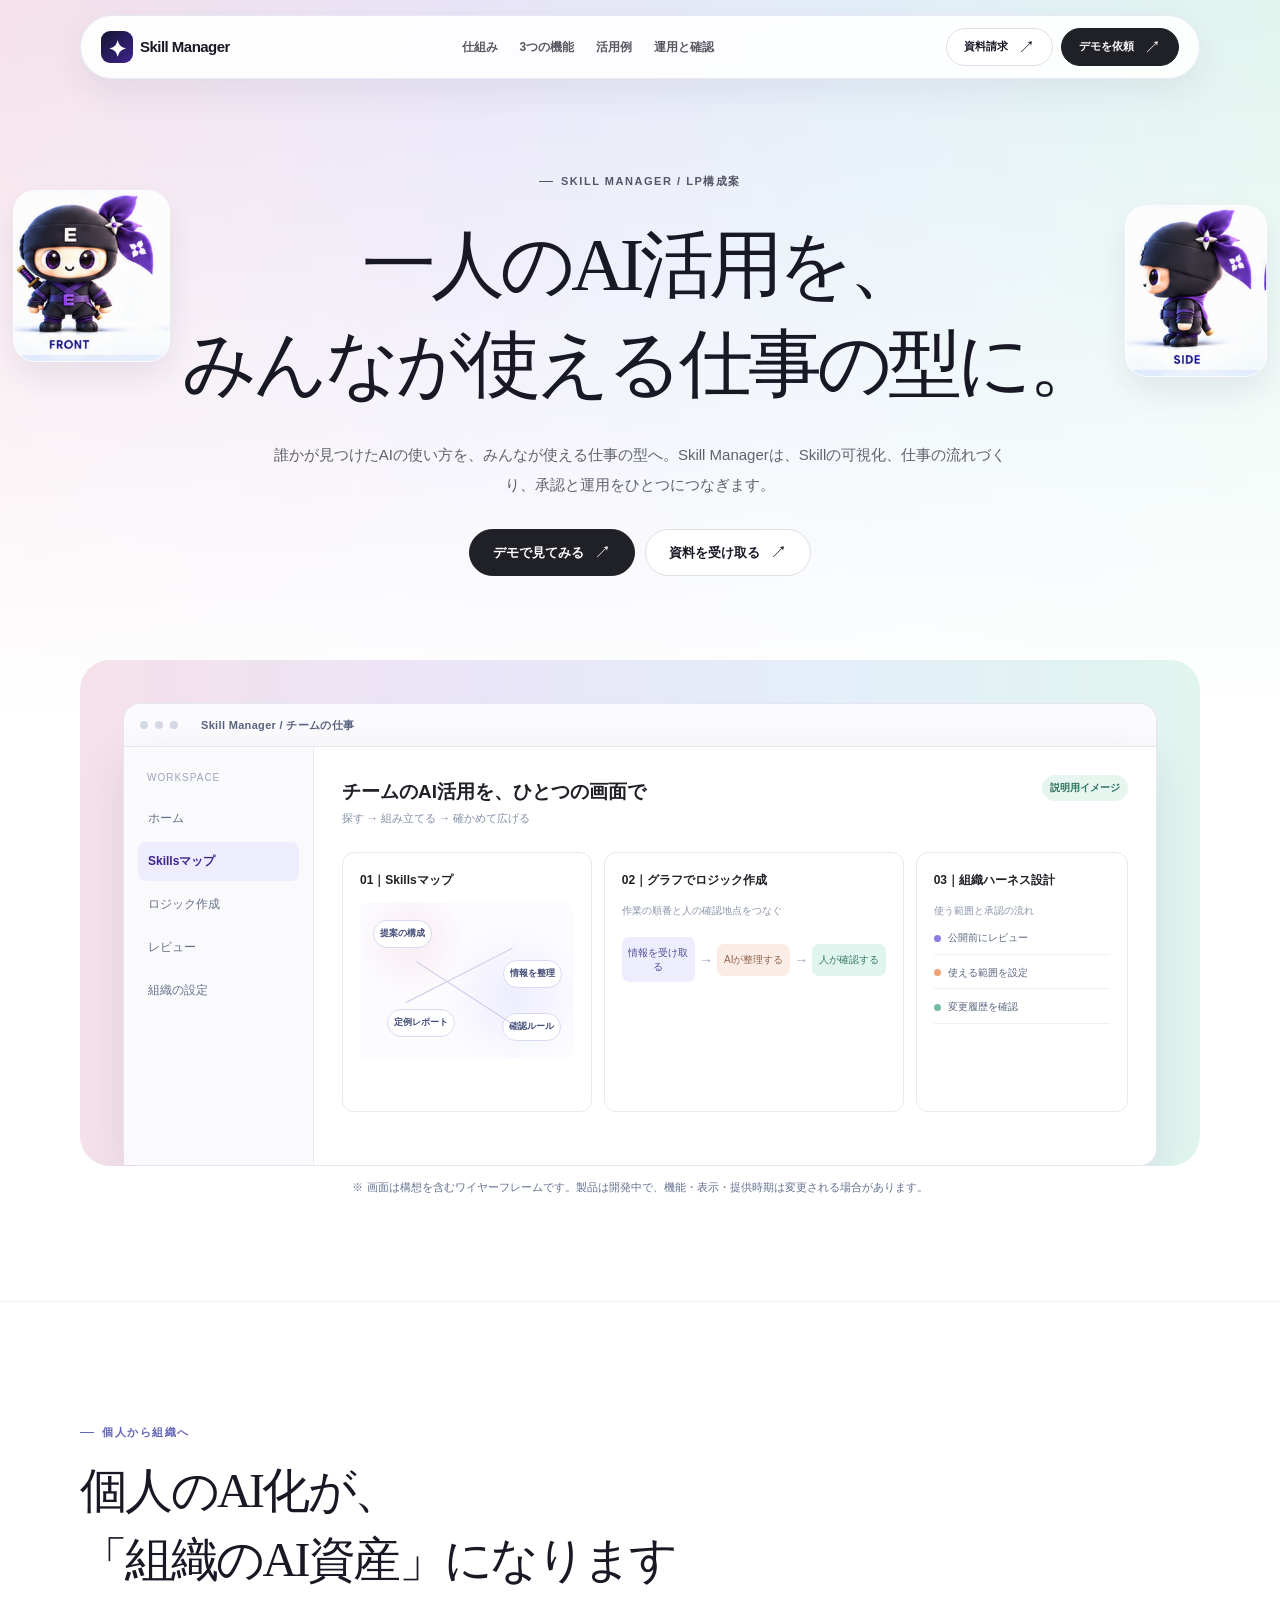
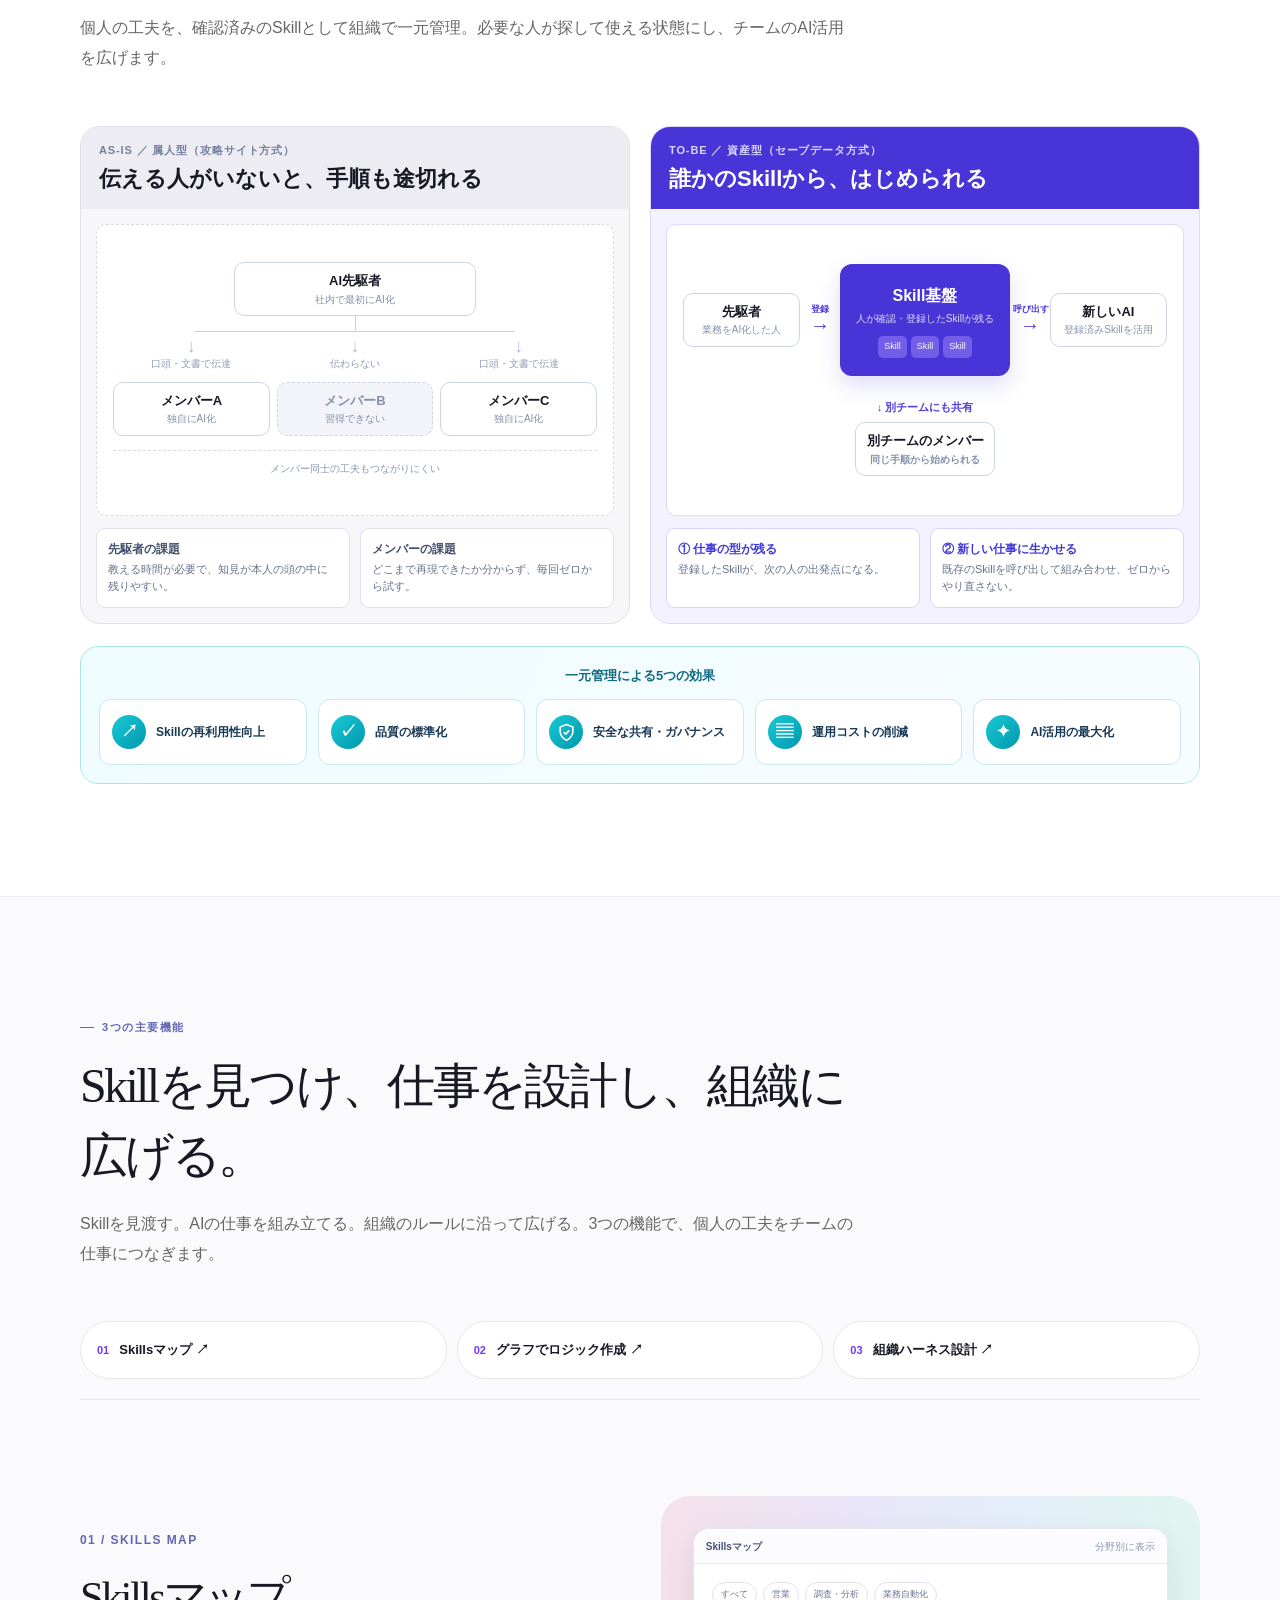
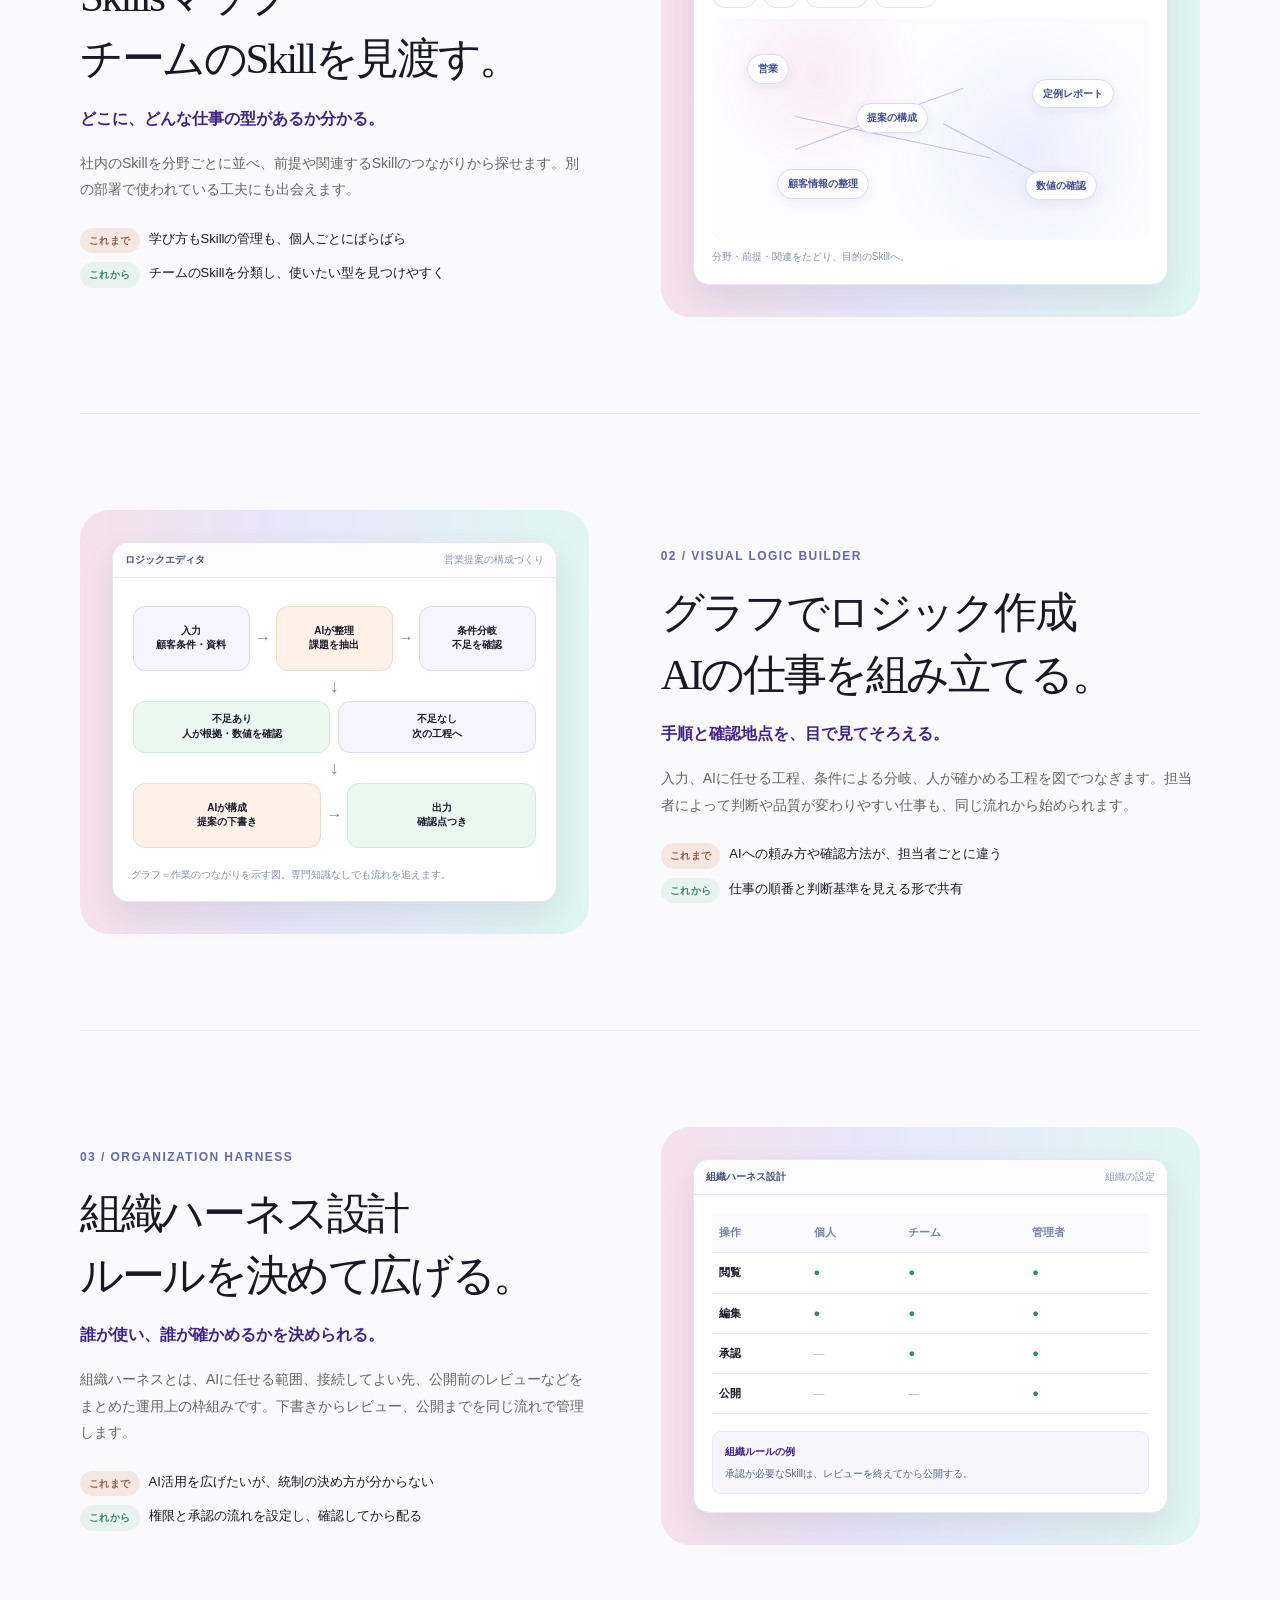
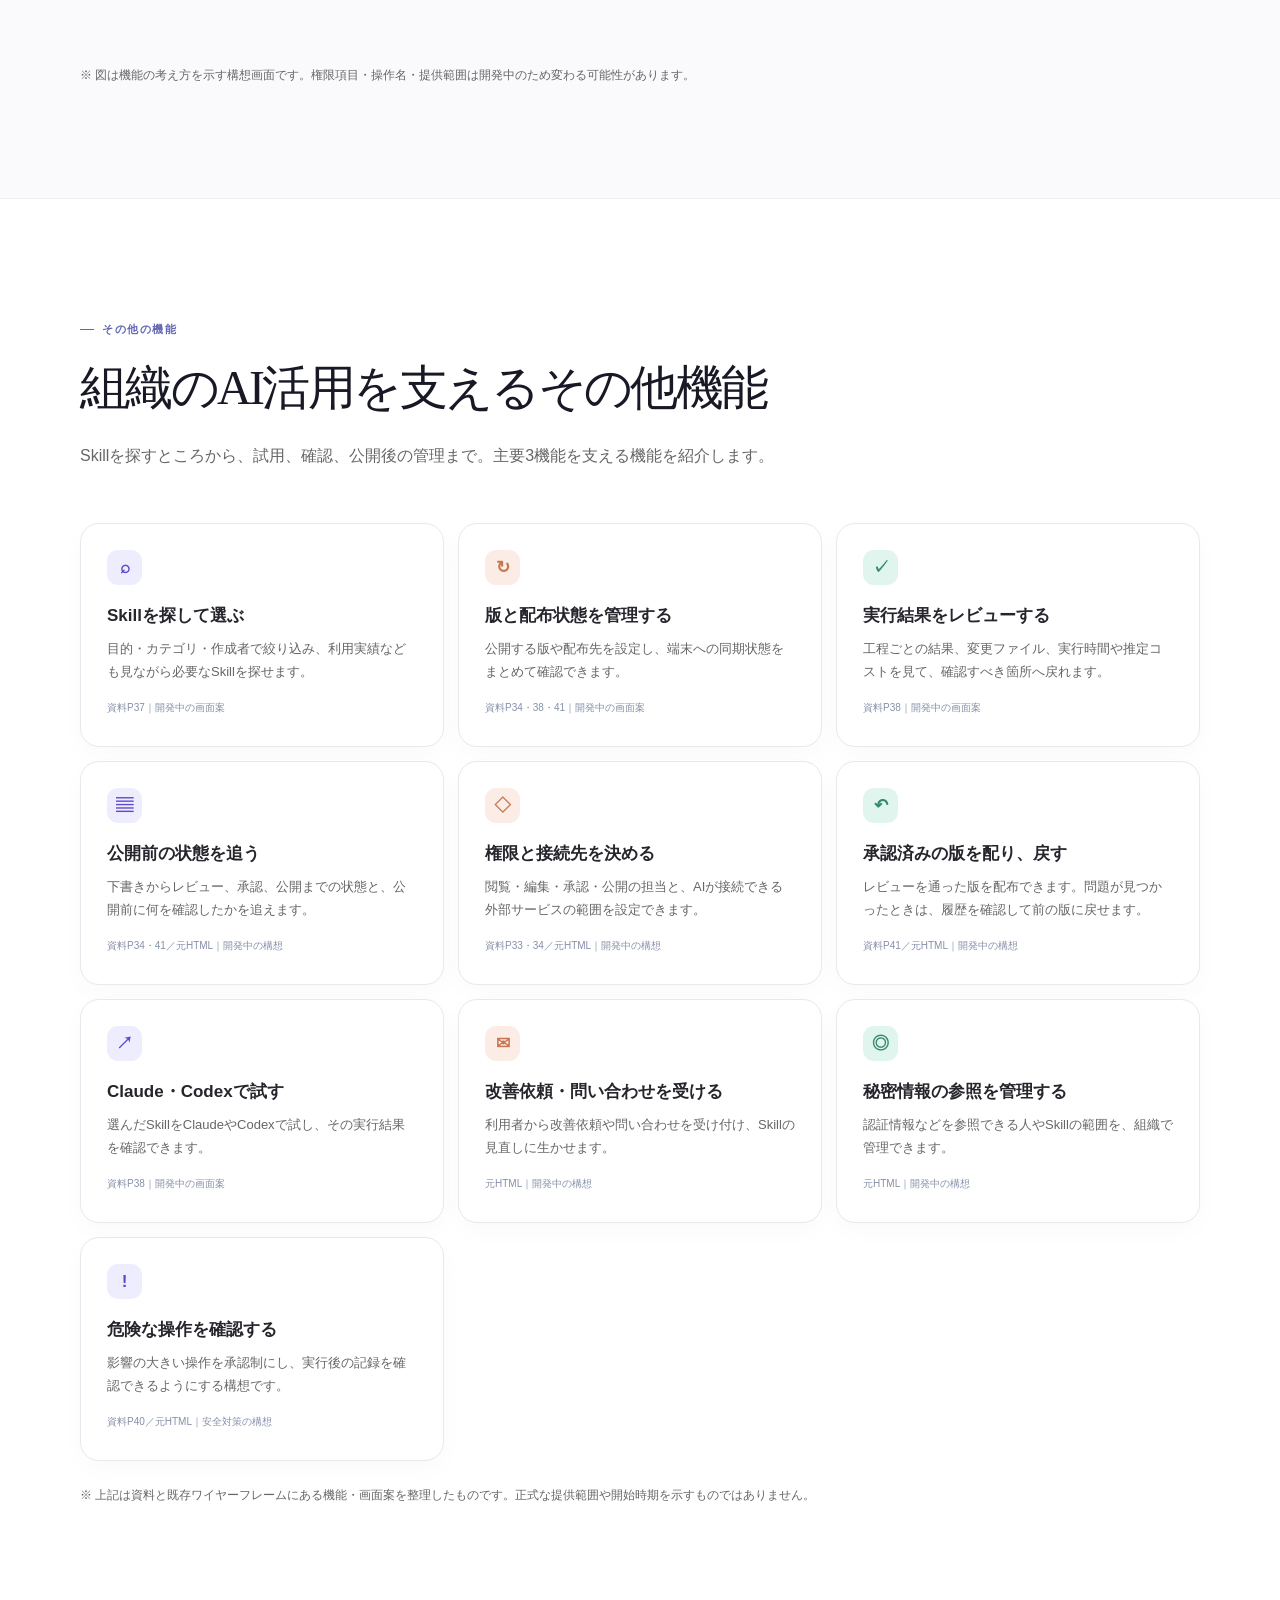
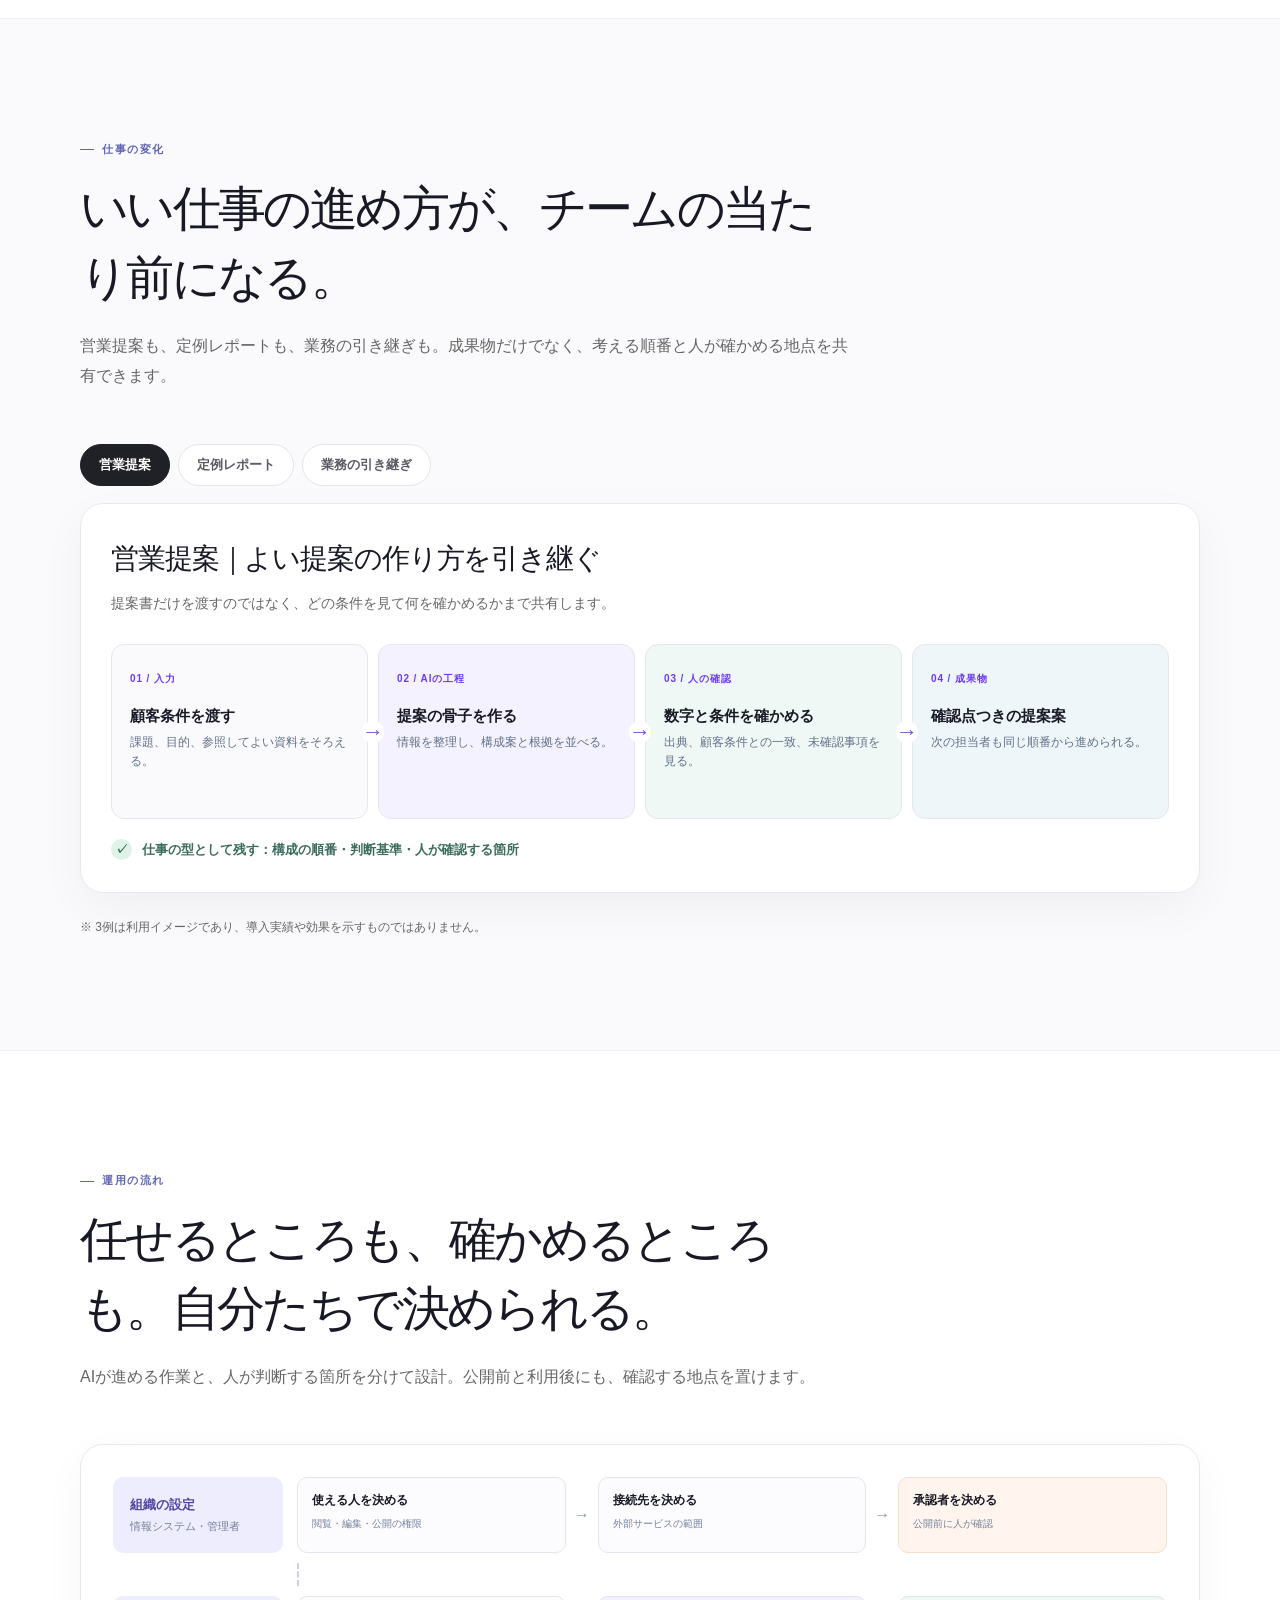
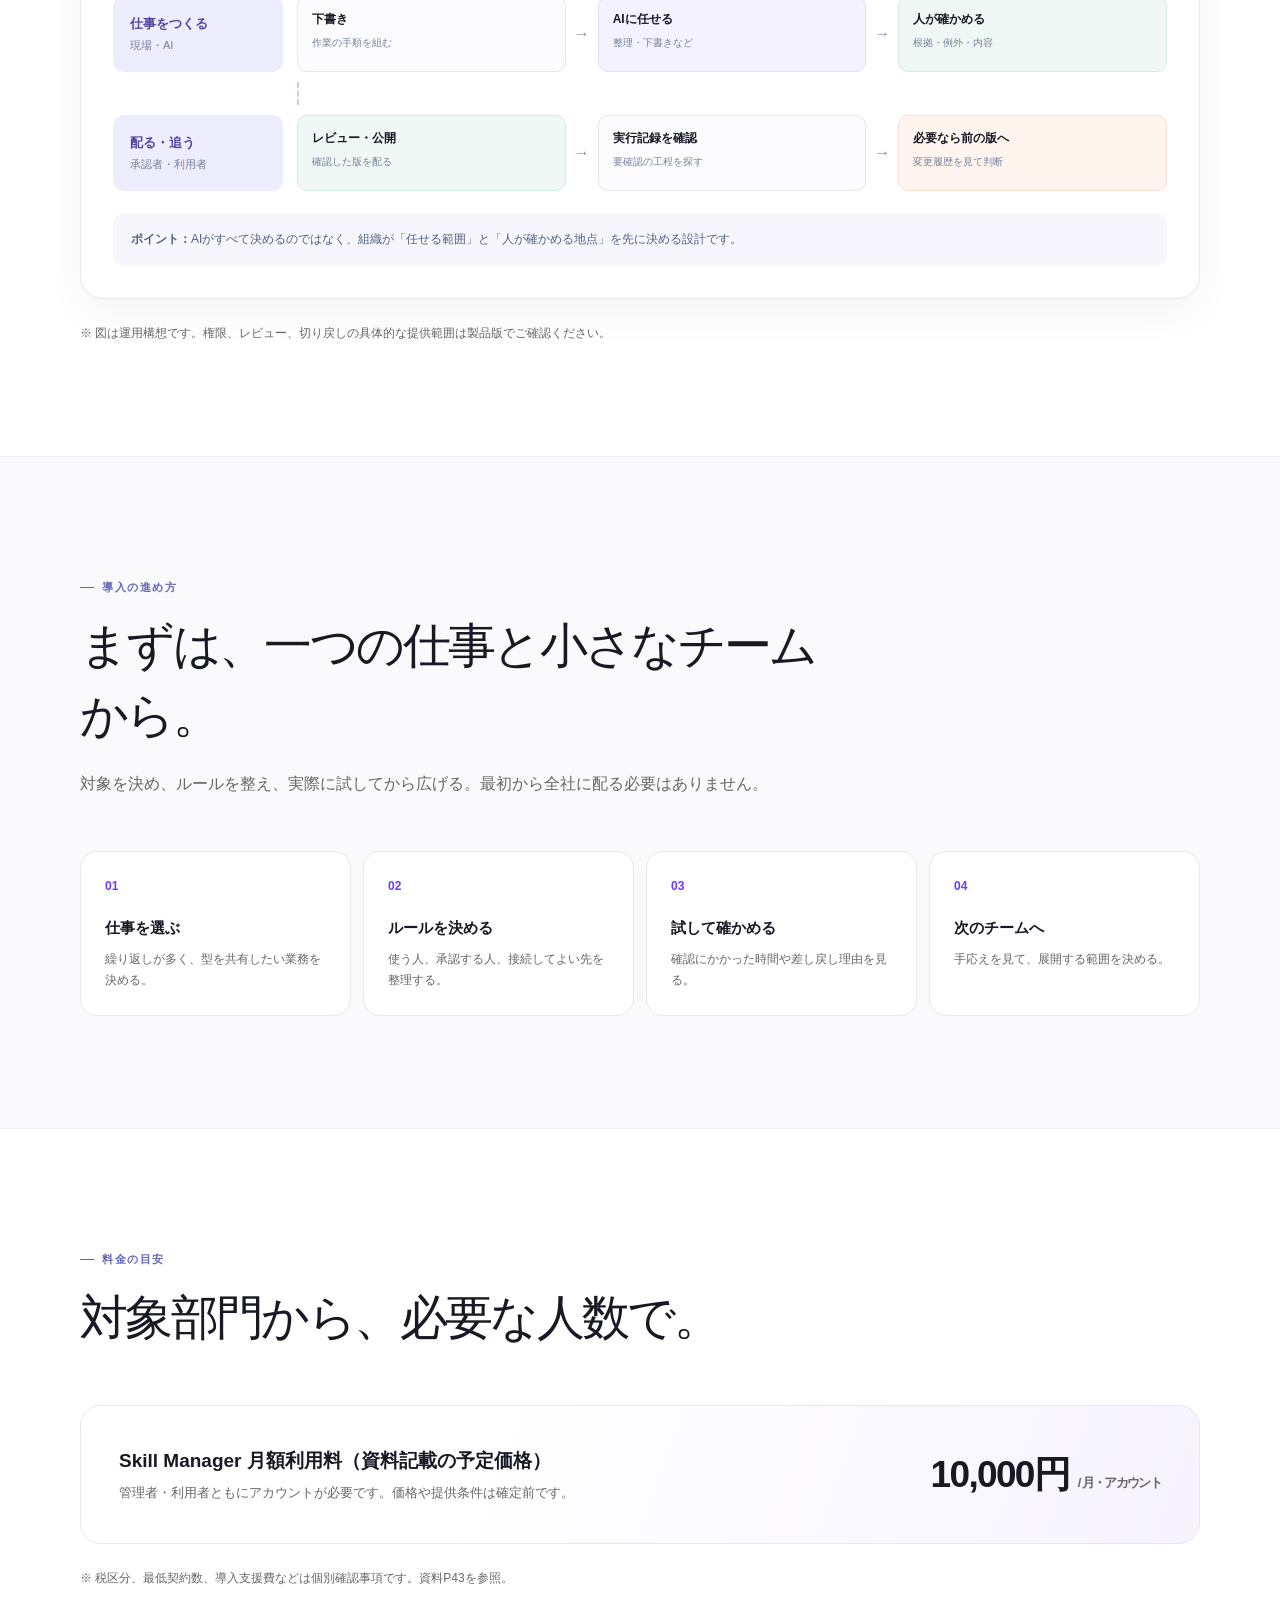
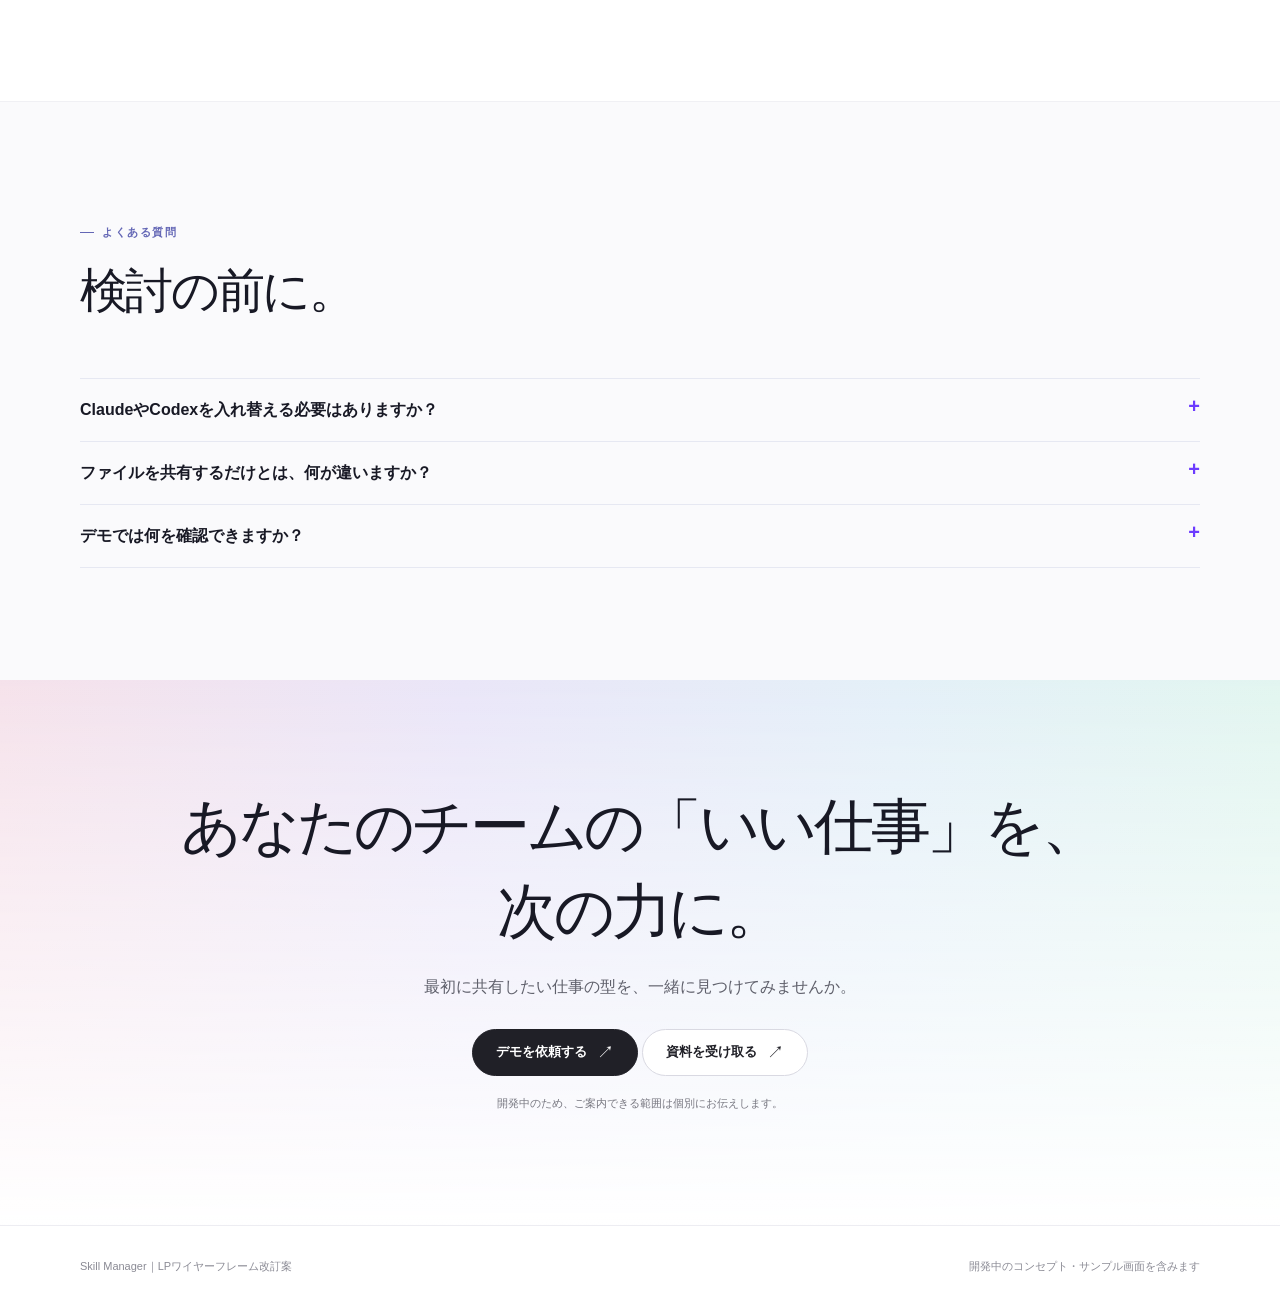
==== docs/skill-manager-lp-revised.html @ 6590eda2 "Add revised Skill Manager LP preview" ====
<!doctype html>
<html lang="ja">
<head>
  <meta charset="utf-8">
  <meta name="viewport" content="width=device-width, initial-scale=1">
  <meta name="description" content="Skill Managerは、チームのSkillを見渡し、AIの仕事の流れを組み立て、組織のルールに沿って運用するための管理基盤です。">
  <title>Skill Manager | LPワイヤーフレーム改訂案</title>
  <style>
    :root{--ink:#181925;--muted:#666;--blue:#6c3bff;--blue-dark:#3f238d;--lilac:#eeedfe;--peach:#fcece6;--mint:#e1f5ef;--sky:#e3eff8;--line:#e6e8f2;--surface:#fff;--soft:#fafafc;--shadow:0 18px 50px rgba(33,30,68,.07);--display:"Hiragino Mincho ProN","Yu Mincho","Noto Serif JP",serif;--field:linear-gradient(90deg,#f5e1ea 0%,#e9e5f8 36%,#e3eff8 70%,#e1f5ef 100%)}
    *{box-sizing:border-box}
    html{scroll-behavior:smooth;scroll-padding-top:82px}
    body{margin:0;color:var(--ink);background:#fff;font-family:Inter,"Noto Sans JP","Hiragino Kaku Gothic ProN",Meiryo,sans-serif;line-height:1.7}
    h1,h2,h3,h4,p,figure{margin:0}
    a{color:inherit;text-decoration:none}
    button{font:inherit}
    .wrap{width:min(1120px,calc(100% - 48px));margin-inline:auto}
    .eyebrow{display:inline-flex;align-items:center;gap:8px;color:var(--blue);font-size:12px;font-weight:800;letter-spacing:.13em;text-transform:uppercase}
    .eyebrow::before{content:"";width:18px;height:2px;background:currentColor}
    .muted{color:var(--muted)}
    .section{padding:112px 0;border-top:1px solid var(--line)}
    .section.soft{background:var(--soft)}
    .section-head{max-width:780px;margin-bottom:42px}
    .section-head h2{font-size:clamp(30px,3.8vw,52px);line-height:1.35;letter-spacing:-.04em;margin-top:14px}
    .section-head p{font-size:17px;color:var(--muted);margin-top:18px}
    .section-note{color:var(--muted);font-size:12px;margin-top:24px}
    .btn{display:inline-flex;align-items:center;justify-content:center;gap:10px;min-height:48px;padding:11px 20px;border-radius:11px;font-weight:800;font-size:14px;border:1px solid var(--line);background:#fff;transition:transform .2s,box-shadow .2s}
    .btn:hover{transform:translateY(-2px);box-shadow:0 8px 20px rgba(49,59,117,.12)}
    .btn.primary{background:var(--blue);border-color:var(--blue);color:#fff}
    .btn.primary:hover{background:var(--blue-dark)}
    .btn .arrow{font-size:18px;line-height:1}
    .nav{height:72px;background:rgba(255,255,255,.94);border-bottom:1px solid var(--line);position:sticky;top:0;z-index:10;backdrop-filter:blur(14px)}
    .nav-inner{height:100%;display:flex;align-items:center;justify-content:space-between;gap:20px}
    .brand{display:flex;align-items:center;gap:10px;font-size:18px;font-weight:900;white-space:nowrap}
    .brand-mark{width:29px;height:29px;border-radius:8px;background:linear-gradient(135deg,#2c3aa8 10%,#755fe2 70%,#b7a1f8);transform:rotate(14deg);display:inline-block;position:relative}
    .brand-mark::after{content:"✦";color:#fff;position:absolute;inset:0;display:grid;place-items:center;transform:rotate(-14deg);font-size:20px}
    .nav-links{display:flex;align-items:center;gap:30px;font-size:13px;font-weight:700;color:var(--muted)}
    .nav-links a:hover{color:var(--blue)}
    .mobile-nav{display:none;position:relative}
    .mobile-nav summary{list-style:none;cursor:pointer;width:38px;height:38px;border:1px solid var(--line);border-radius:9px;display:grid;place-items:center;background:#fff;color:var(--blue);font-size:20px;line-height:1}
    .mobile-nav summary::-webkit-details-marker{display:none}
    .mobile-nav nav{position:absolute;right:0;top:45px;min-width:190px;background:#fff;border:1px solid var(--line);border-radius:12px;box-shadow:var(--shadow);padding:9px;display:grid;gap:3px}
    .mobile-nav nav a{font-size:13px;font-weight:700;padding:8px 10px;border-radius:6px}
    .mobile-nav nav a:hover{background:var(--lilac)}
    .nav-actions{display:flex;align-items:center;gap:8px}
    .nav .btn{min-height:39px;padding:7px 14px;font-size:12px}
    .hero{overflow:hidden;padding:82px 0 96px;background:linear-gradient(150deg,#f8e9ee 0%,#f0edff 35%,#e7f3fb 68%,#e9f8ef 100%);position:relative}
    .hero::after{content:"";position:absolute;width:700px;height:700px;right:-340px;top:-350px;border:1px solid rgba(91,101,190,.14);border-radius:50%;box-shadow:0 0 0 70px rgba(255,255,255,.07),0 0 0 140px rgba(255,255,255,.05);pointer-events:none}
    .hero-copy{text-align:center;position:relative;z-index:1}
    .hero .eyebrow{justify-content:center}
    .hero h1{max-width:1040px;margin:16px auto 0;font-size:clamp(37px,5.6vw,78px);line-height:1.25;letter-spacing:-.055em;font-weight:900}
    .hero h1 span{background:linear-gradient(95deg,#384fc5,#9365d4 52%,#e48f70);background-clip:text;color:transparent}
    .hero-lead{font-size:clamp(15px,1.8vw,19px);max-width:790px;margin:24px auto 0;color:#425070}
    .hero-actions{display:flex;justify-content:center;gap:12px;flex-wrap:wrap;margin-top:28px}
    .hero-demo{margin-top:62px;position:relative;z-index:1;box-shadow:0 35px 90px rgba(65,72,145,.2)}
    .app-window{border:1px solid #d5daf0;border-radius:20px;background:#fff;overflow:hidden;box-shadow:var(--shadow)}
    .app-top{height:41px;background:#fafbfe;border-bottom:1px solid var(--line);display:flex;align-items:center;gap:7px;padding:0 16px}
    .app-dot{width:8px;height:8px;border-radius:50%;background:#d4d8e6}
    .app-top strong{margin-left:16px;font-size:11px;color:#59637f;letter-spacing:.03em}
    .app-shell{display:grid;grid-template-columns:190px minmax(0,1fr);min-height:420px}
    .app-side{background:#f7f8fd;border-right:1px solid var(--line);padding:22px 14px}
    .app-side .side-title{font-size:10px;color:#9ca5bb;letter-spacing:.1em;margin:0 9px 12px}
    .app-side div.item{padding:9px 10px;border-radius:8px;font-size:12px;color:#65708c;margin-bottom:4px}
    .app-side div.item.active{background:#e9eafd;color:var(--blue-dark);font-weight:800}
    .app-content{padding:28px;min-width:0}
    .app-content-header{display:flex;justify-content:space-between;gap:16px;align-items:start;margin-bottom:24px}
    .app-content-header h3{font-size:19px}
    .app-content-header p{font-size:11px;color:#8390a8}
    .demo-pill{font-size:10px;color:#2d715c;background:#e6f6ee;padding:4px 8px;border-radius:99px;font-weight:700;white-space:nowrap}
    .hero-preview-grid{display:grid;grid-template-columns:1fr 1.2fr .85fr;gap:12px;min-height:260px}
    .preview-panel{background:#fff;border:1px solid var(--line);border-radius:13px;padding:17px;min-width:0}
    .preview-panel h4{font-size:12px;margin-bottom:11px}
    .preview-sub{font-size:10px;color:#8a94aa;margin-bottom:10px}
    .map-mini{height:157px;background:radial-gradient(circle at 24% 25%,#fff1e8,transparent 28%),radial-gradient(circle at 70% 57%,#ededff,transparent 39%),#fbfbff;border-radius:9px;position:relative;overflow:hidden}
    .map-mini::before,.map-mini::after{content:"";position:absolute;width:120px;height:1px;background:#c8c8e8;transform:rotate(-27deg);top:73px;left:39px}
    .map-mini::after{transform:rotate(33deg);top:92px;left:47px}
    .map-mini b{position:absolute;font-size:9px;font-weight:700;color:#444d79;border:1px solid #d8daf2;background:#fff;padding:5px 6px;border-radius:99px;white-space:nowrap}
    .map-mini b:nth-child(1){top:18px;left:13px}.map-mini b:nth-child(2){top:58px;right:12px}.map-mini b:nth-child(3){bottom:22px;left:27px}.map-mini b:nth-child(4){bottom:18px;right:13px}
    .mini-flow{display:flex;align-items:center;gap:4px;margin-top:18px;overflow:hidden}
    .mini-flow span{background:#eef1fc;color:#485595;border-radius:7px;padding:9px 6px;font-size:10px;text-align:center;flex:1;line-height:1.35}
    .mini-flow span:nth-of-type(2){background:#fff0e7;color:#a46238}.mini-flow span:nth-of-type(3){background:#e9f7f2;color:#387a68}
    .mini-flow i{color:#9aa4bf;font-style:normal;font-size:14px}
    .approval-list{font-size:10px;color:#59657f;display:grid;gap:9px}
    .approval-list div{display:flex;align-items:center;gap:7px;border-bottom:1px solid #eef0f7;padding-bottom:7px}
    .approval-list em{width:7px;height:7px;border-radius:50%;background:#8d7be0;flex:none}
    .approval-list div:nth-child(2) em{background:#f0a271}.approval-list div:nth-child(3) em{background:#76bba2}
    .demo-caption{font-size:11px;color:#64718f;margin-top:12px;text-align:center}
    .asset-compare{display:grid;grid-template-columns:1fr 1fr;gap:18px}
    .asset-panel{border:1px solid #cad1e2;border-radius:17px;overflow:hidden;background:#f1f3f9;min-width:0}
    .asset-panel.future{border-color:#d0ccff;background:#f1efff}
    .asset-panel-head{padding:14px 18px;background:#e5e8f1}
    .asset-panel.future .asset-panel-head{background:#4139d9;color:#fff}
    .asset-panel-head span{display:block;font-size:11px;font-weight:900;letter-spacing:.08em;color:#73809e}
    .asset-panel.future .asset-panel-head span{color:#d9d6ff}
    .asset-panel-head h3{font-size:clamp(17px,2vw,22px);line-height:1.4;margin-top:4px}
    .asset-panel-body{padding:15px;display:grid;gap:12px}
    .asset-diagram{height:292px;border:1px dashed #cbd3e4;border-radius:10px;background:#fff;position:relative;padding:16px;display:flex;flex-direction:column;justify-content:center}
    .asset-panel.future .asset-diagram{border-style:solid;border-color:#d5d2ff}
    .asset-person{background:#fff;border:1px solid #cdd5e5;border-radius:10px;padding:9px 6px;text-align:center;min-width:0;line-height:1.35}
    .asset-person b{display:block;font-size:13px}.asset-person small{display:block;color:#8390a9;font-size:10px;margin-top:3px}
    .asset-origin{width:50%;margin:0 auto;position:relative}
    .asset-origin::after{content:"";position:absolute;left:50%;top:100%;height:15px;border-left:1px solid #c6cfdf}
    .asset-route-labels,.asset-members{display:grid;grid-template-columns:repeat(3,1fr);gap:7px;text-align:center}
    .asset-route-labels{margin:15px 0 9px;padding-top:6px;color:#8e9ab2;font-size:10px;position:relative}
    .asset-route-labels::before{content:"";position:absolute;top:0;left:17%;right:17%;border-top:1px solid #c6cfdf}
    .asset-route-labels span::before{content:"↓";display:block;font-size:18px;line-height:1;color:#b5bfd1}
    .asset-person.missing{background:#f2f4f9;border-style:dashed;color:#8491a9}
    .asset-disconnect{text-align:center;color:#8895ad;font-size:10px;margin-top:14px;padding-top:9px;border-top:1px dashed #d4dbe9}
    .asset-network{display:grid;grid-template-columns:minmax(0,1fr) 34px minmax(0,1.45fr) 34px minmax(0,1fr);align-items:center;gap:3px}
    .asset-arrow{text-align:center;color:#453bdf;font-size:20px;font-weight:900;line-height:1}
    .asset-arrow small{display:block;font-size:9px;font-weight:800;line-height:1.25;white-space:nowrap}
    .asset-arrow .mobile-arrow{display:none}
    .asset-hub{min-width:0;background:#4239de;color:#fff;border-radius:12px;padding:18px 6px;text-align:center;box-shadow:0 10px 22px rgba(64,54,212,.16)}
    .asset-hub b{display:block;font-size:16px}.asset-hub small{display:block;font-size:10px;color:#dfdcff}
    .asset-chips{display:flex;gap:4px;justify-content:center;margin-top:9px}
    .asset-chips span{font-size:9px;padding:3px 6px;border-radius:5px;background:#716af0}
    .asset-reuse{margin-top:22px;align-self:center;text-align:center;color:#453bdf;font-size:11px;font-weight:800}
    .asset-reuse .asset-person{margin-top:5px;min-width:140px;color:var(--ink)}
    .asset-callouts{display:grid;grid-template-columns:1fr 1fr;gap:10px}
    .asset-callouts div{background:#fff;border:1px solid #dce1ed;border-radius:9px;padding:11px;font-size:11px;color:#65728d;line-height:1.55}
    .asset-panel.future .asset-callouts div{border-color:#d8d4ff}
    .asset-callouts b{display:block;color:#44506b;font-size:12px;margin-bottom:3px}
    .asset-panel.future .asset-callouts b{color:#4139d9}
    .asset-summary{border-radius:9px;padding:12px 13px;background:#e0e5f0;color:#47536e;font-size:12px;font-weight:800;line-height:1.6}
    .asset-panel.future .asset-summary{background:#4139d9;color:#fff}
    .asset-benefits{margin-top:22px;padding:18px;border:1px solid #a9e4ed;border-radius:18px;background:linear-gradient(110deg,#effcff,#f7fcff)}
    .asset-benefits h3{margin:0 0 12px;text-align:center;color:#116b82;font-size:13px;font-weight:800}
    .asset-benefits ul{display:grid;grid-template-columns:repeat(5,minmax(0,1fr));gap:11px;padding:0;margin:0;list-style:none}
    .asset-benefits li{display:flex;align-items:center;gap:10px;min-height:66px;padding:11px 12px;border:1px solid #c9e8f0;border-radius:12px;background:#fff;color:#173956;font-size:12px;font-weight:700;line-height:1.45}
    .asset-benefits li span{width:34px;height:34px;flex:none;display:grid;place-items:center;border-radius:50%;background:linear-gradient(135deg,#19cad6,#0097ad);color:#fff;font-size:17px;font-weight:800}
    .asset-benefits li svg{width:19px;height:19px;stroke:currentColor;stroke-width:2;fill:none;stroke-linecap:round;stroke-linejoin:round}
    .feature-index{display:grid;grid-template-columns:repeat(3,1fr);gap:12px;margin-bottom:26px}
    .feature-index a{border:1px solid var(--line);background:#fff;border-radius:12px;padding:14px 16px;display:flex;gap:10px;align-items:center;font-size:13px;font-weight:800}
    .feature-index a:hover{border-color:var(--blue);color:var(--blue)}
    .feature-index span{font-size:11px;color:var(--blue)}
    .feature{display:grid;grid-template-columns:1fr 1.06fr;gap:54px;align-items:center;padding:70px 0;border-top:1px solid var(--line)}
    .feature.reverse .feature-copy{order:2}.feature.reverse .feature-visual{order:1}
    .feature-copy .number{font-size:12px;color:var(--blue);font-weight:900;letter-spacing:.12em}
    .feature-copy h3{font-size:clamp(27px,3.1vw,42px);line-height:1.32;letter-spacing:-.04em;margin-top:13px}
    .feature-copy .one-line{margin-top:14px;font-size:18px;font-weight:800;color:#4353a7}
    .feature-copy p{margin-top:17px;color:var(--muted);font-size:15px}
    .before-after{display:grid;gap:9px;margin-top:25px;font-size:13px}
    .before-after div{display:flex;gap:9px;align-items:start}
    .before-after b{min-width:58px;text-transform:uppercase;font-size:10px;letter-spacing:.04em;border-radius:5px;padding:4px 6px;text-align:center;background:#f4e7e2;color:#925f4a}
    .before-after div:last-child b{background:#e8f3ef;color:#3c826d}
    .feature-visual{border:1px solid #dde1ef;border-radius:24px;background:linear-gradient(135deg,#f3edff,#f6fbff);padding:28px;box-shadow:var(--shadow);min-width:0}
    .visual-window{border:1px solid #dfe3ee;border-radius:13px;background:#fff;box-shadow:0 14px 35px rgba(52,62,128,.12);overflow:hidden}
    .visual-bar{height:35px;padding:0 12px;background:#fafbff;border-bottom:1px solid var(--line);display:flex;align-items:center;justify-content:space-between;font-size:10px;color:#8e97ae}
    .visual-bar strong{font-size:10px;color:#46517d}
    .visual-inner{padding:18px;min-height:286px}
    .visual-inner .filter-row{display:flex;gap:6px;flex-wrap:wrap;margin-bottom:11px}
    .visual-inner .filter-row span{border:1px solid #dfe3f1;border-radius:99px;padding:4px 8px;font-size:9px;color:#6a7592}
    .map-large{height:221px;border-radius:9px;background:radial-gradient(circle at 25% 25%,#fff2e9 0 10%,transparent 28%),radial-gradient(circle at 70% 55%,#ecebff 0 16%,transparent 34%),#fbfcff;position:relative;overflow:hidden}
    .map-line{position:absolute;height:1px;background:#bfc3e9;transform-origin:left center}
    .map-line.a{width:46%;top:44%;left:19%;transform:rotate(12deg)}.map-line.b{width:41%;top:59%;left:19%;transform:rotate(-20deg)}.map-line.c{width:30%;top:47%;left:53%;transform:rotate(28deg)}
    .map-node{position:absolute;padding:5px 10px;border-radius:99px;background:#fff;border:1px solid #d9dcf4;box-shadow:0 3px 11px rgba(63,68,126,.08);color:#404d8c;font-size:10px;font-weight:800;white-space:nowrap}
    .map-node.a{top:16%;left:8%}.map-node.b{top:38%;left:33%}.map-node.c{top:68%;left:15%}.map-node.d{top:27%;right:8%}.map-node.e{bottom:18%;right:12%}
    .visual-help{font-size:10px;color:#8490ac;margin-top:8px}
    .graph-flow{display:grid;gap:6px;padding:10px 2px}
    .graph-row{display:flex;align-items:center;gap:5px}
    .graph-row .graph-node{flex:1;min-width:0}
    .graph-arrow{color:#7885ba;font-size:16px;font-weight:900;flex:none}
    .graph-down{text-align:center;color:#7885ba;font-size:18px;line-height:1}
    .graph-branches{display:grid;grid-template-columns:1fr 1fr;gap:8px}
    .graph-branches .graph-node{min-height:52px}
    .graph-node{min-height:65px;border-radius:12px;border:1px solid #d8dcf2;display:grid;place-items:center;text-align:center;font-size:10px;font-weight:800;line-height:1.45;background:#f6f6ff;padding:7px}
    .graph-node.orange{background:#fff1e8;border-color:#f1dac8}.graph-node.green{background:#ebf8f2;border-color:#cfebdb}
    .graph-label{text-align:center;color:#7d89a4;font-size:10px}
    .harness-table{width:100%;border-collapse:collapse;font-size:11px}
    .harness-table th,.harness-table td{padding:10px 7px;border-bottom:1px solid #e9ebf3;text-align:left}
    .harness-table th{color:#7a859f;font-weight:700;background:#fbfbfe}
    .harness-table td:first-child{font-weight:700}
    .check{color:#27916c;font-weight:900}.dash{color:#b3b7ca}
    .policy-row{margin-top:17px;background:#f7f6ff;border:1px solid #e8e7fb;border-radius:9px;padding:11px 12px;font-size:10px;color:#576288}
    .policy-row strong{display:block;color:var(--blue-dark);margin-bottom:4px}
    .support-grid{display:grid;grid-template-columns:repeat(3,1fr);gap:14px}
    .support-card{border:1px solid var(--line);border-radius:17px;background:#fff;padding:24px;min-height:225px}
    .support-icon{width:35px;height:35px;border-radius:10px;display:grid;place-items:center;background:var(--lilac);color:var(--blue);font-size:17px;font-weight:900;margin-bottom:16px}
    .support-card:nth-child(3n+2) .support-icon{background:var(--peach);color:#c47750}.support-card:nth-child(3n+3) .support-icon{background:var(--mint);color:#368871}
    .support-card h3{font-size:17px;margin-bottom:7px}.support-card p{font-size:13px;color:var(--muted)}
    .support-card small{display:block;margin-top:15px;color:#8590a8;font-size:10px}
    .case-tabs{display:flex;gap:8px;flex-wrap:wrap;margin-bottom:17px}
    .case-tabs button{cursor:pointer;background:#fff;border:1px solid var(--line);border-radius:99px;padding:8px 16px;color:#64708b;font-weight:800;font-size:13px}
    .case-tabs button[aria-selected="true"]{background:var(--blue);border-color:var(--blue);color:#fff}
    .case-panel{border:1px solid #dfe2f0;border-radius:20px;background:#fff;padding:30px;box-shadow:var(--shadow)}
    .case-panel[hidden]{display:none}
    .case-panel h3{font-size:23px;margin-bottom:8px}
    .case-panel>p{color:var(--muted);font-size:14px;margin-bottom:28px}
    .work-flow{display:grid;grid-template-columns:repeat(4,1fr);gap:10px}
    .work-step{position:relative;padding:18px;border:1px solid #dfe3f0;border-radius:13px;background:#fbfbff;min-height:175px}
    .work-step:nth-child(2){background:#f5f2ff}.work-step:nth-child(3){background:#ecf8f3}.work-step:nth-child(4){background:#edf5ff}
    .work-step:not(:last-child)::after{content:"→";position:absolute;right:-17px;top:44%;z-index:2;font-size:22px;font-weight:900;color:#7180b6;background:#fff;border-radius:50%;line-height:1}
    .work-step .step-no{font-size:10px;color:var(--blue);font-weight:900;letter-spacing:.09em}
    .work-step h4{font-size:15px;line-height:1.4;margin:14px 0 7px}.work-step p{font-size:12px;color:#62708a;line-height:1.6}
    .case-outcome{margin-top:20px;display:flex;gap:10px;align-items:start;color:#3b6c5d;font-size:13px;font-weight:800}
    .case-outcome::before{content:"✓";display:grid;place-items:center;width:21px;height:21px;border-radius:50%;background:#dff3e8;flex:none}
    .governance-diagram{background:#fff;border:1px solid var(--line);box-shadow:var(--shadow);border-radius:22px;padding:32px}
    .governance-lanes{display:grid;grid-template-columns:170px 1fr;gap:14px}
    .lane-name{background:#f2f3fb;border-radius:10px;padding:17px;display:flex;flex-direction:column;justify-content:center;font-size:13px;font-weight:900;color:#435293}
    .lane-name small{font-size:11px;font-weight:400;color:#75809a}
    .lane-flow{display:flex;align-items:stretch;gap:8px;min-width:0}
    .lane-box{flex:1;min-width:0;border:1px solid #dfe3ef;border-radius:10px;padding:14px;background:#fbfcff;font-size:12px;font-weight:800;line-height:1.45}
    .lane-box small{display:block;font-weight:400;color:#75809b;font-size:10px;margin-top:7px}
    .lane-flow .flow-arrow{align-self:center;color:#8791b1;font-weight:900}
    .lane-box.ai{background:#f4f3ff;border-color:#e2dffd}.lane-box.human{background:#eaf8f1;border-color:#d5eddf}.lane-box.alert{background:#fff3eb;border-color:#f5dfd0}
    .diagram-divider{height:23px;margin:10px 0 10px 184px;border-left:2px dashed #cbd0e6}
    .governance-callout{background:#f4f5fd;border-radius:12px;margin-top:22px;padding:16px 18px;color:#526080;font-size:12px}
    .start-grid{display:grid;grid-template-columns:repeat(4,1fr);gap:12px}
    .start-step{padding:21px;border:1px solid var(--line);border-radius:14px;background:#fff}
    .start-step b{display:block;color:var(--blue);font-size:12px;margin-bottom:18px}.start-step h3{font-size:15px;margin-bottom:8px}.start-step p{font-size:12px;color:var(--muted)}
    .price-card{display:flex;justify-content:space-between;gap:20px;align-items:center;padding:32px;border:1px solid var(--line);border-radius:18px;background:#fff}
    .price-card h3{font-size:19px}.price-card p{color:var(--muted);font-size:13px;margin-top:5px}
    .price-card strong{font-size:37px;line-height:1;white-space:nowrap}.price-card strong small{font-size:13px;color:var(--muted);font-weight:600}
    .faq-list{border-top:1px solid var(--line)}
    .faq-list details{border-bottom:1px solid var(--line);padding:17px 0}
    .faq-list summary{font-weight:800;cursor:pointer;list-style:none;padding-right:20px;position:relative}
    .faq-list summary::after{content:"+";position:absolute;right:0;top:0;color:var(--blue);font-size:20px;line-height:1}
    .faq-list details[open] summary::after{content:"−"}
    .faq-list p{font-size:13px;color:var(--muted);margin-top:10px}
    .contact{background:linear-gradient(135deg,#29368d,#5352b3 55%,#8668c7);color:#fff;padding:92px 0;text-align:center}
    .contact h2{font-size:clamp(31px,4vw,56px);line-height:1.3;letter-spacing:-.04em}
    .contact p{margin:18px auto 0;color:#e1e5ff;max-width:650px}
    .contact .btn{margin-top:28px;color:var(--blue-dark);border:0}
    .contact-note{font-size:11px!important;color:#c8cef5!important}
    footer{padding:31px 0;background:#f8f9fd;color:#7a849b;font-size:11px}
    footer .wrap{display:flex;justify-content:space-between;gap:12px;flex-wrap:wrap}
    @media(max-width:900px){.nav-links{display:none}.asset-compare{grid-template-columns:1fr}.mobile-nav{display:block}.hero-preview-grid{grid-template-columns:1fr 1fr}.hero-preview-grid .preview-panel:last-child{grid-column:1/3}.feature{gap:25px}.support-grid{grid-template-columns:repeat(2,1fr)}.work-step{min-height:190px}.governance-lanes{grid-template-columns:125px 1fr}.diagram-divider{margin-left:139px}}
    @media(max-width:680px){.wrap{width:min(100% - 30px,1120px)}html{scroll-padding-top:119px}.nav{height:111px}.nav-inner{flex-wrap:wrap;gap:7px;align-content:center}.brand{font-size:15px;margin-right:auto}.mobile-nav{order:2}.nav-actions{order:3;width:100%;display:grid;grid-template-columns:1fr 1fr;gap:8px}.nav .btn{font-size:11px;width:100%}.hero{padding:58px 0 66px}.hero h1{font-size:clamp(33px,9vw,49px)}.hero-lead{font-size:14px}.hero-demo{margin-top:40px}.app-shell{grid-template-columns:1fr;min-height:0}.app-side{display:none}.app-content{padding:15px}.hero-preview-grid{grid-template-columns:1fr;min-height:0}.hero-preview-grid .preview-panel:last-child{grid-column:auto}.map-mini{height:145px}.section{padding:72px 0}.section-head{margin-bottom:28px}.section-head h2{font-size:clamp(29px,7.8vw,40px)}.section-head p{font-size:14px}.asset-compare{grid-template-columns:1fr}.asset-panel-body{padding:12px}.asset-diagram{height:auto;min-height:290px}.asset-network{grid-template-columns:1fr;gap:5px}.asset-arrow .desktop-arrow{display:none}.asset-arrow .mobile-arrow{display:block}.asset-arrow small{white-space:normal}.asset-reuse{margin-top:16px}.asset-callouts{grid-template-columns:1fr}.feature-index{grid-template-columns:1fr;gap:8px}.feature{grid-template-columns:1fr;gap:23px;padding:48px 0}.feature.reverse .feature-copy,.feature.reverse .feature-visual{order:initial}.feature-copy h3{font-size:31px}.feature-visual{padding:15px}.support-grid{grid-template-columns:1fr}.support-card{min-height:0}.case-panel{padding:20px}.work-flow{grid-template-columns:1fr;gap:20px}.work-step{min-height:0}.work-step:not(:last-child)::after{top:auto;bottom:-26px;right:calc(50% - 11px);transform:rotate(90deg)}.governance-diagram{padding:15px}.governance-lanes{grid-template-columns:1fr;gap:8px}.lane-name{padding:9px 12px}.lane-flow{flex-direction:column;gap:5px}.lane-box{padding:10px 12px}.lane-box small{margin-top:2px}.lane-flow .flow-arrow{transform:rotate(90deg)}.diagram-divider{margin:9px 0 9px 22px;height:18px}.start-grid{grid-template-columns:1fr 1fr}.price-card{align-items:start;flex-direction:column}.price-card strong{font-size:31px}.contact{padding:70px 0}}
    @media(max-width:420px){.start-grid{grid-template-columns:1fr}.hero h1{font-size:clamp(25px,7vw,29px);line-height:1.4}.hero .btn{width:100%}.hero-actions{flex-direction:column}.feature-visual{padding:11px}.visual-inner{padding:12px}.harness-table{font-size:9px}.harness-table th,.harness-table td{padding:8px 3px}}
    @media(prefers-reduced-motion:reduce){html{scroll-behavior:auto}.btn{transition:none}}
    /* Atlas LP visual language: the existing sections, copy, links and diagrams stay in place. */
    body{font-family:Inter,"Hiragino Sans","Noto Sans JP",sans-serif;line-height:1.75}
    html{scroll-padding-top:100px}
    .eyebrow{color:#6366b5;font-size:11px;font-weight:700;letter-spacing:.14em}
    .eyebrow::before{width:14px;height:1px}
    .section{padding:112px 0;border-top:1px solid #f0f0f4}
    .section-head{margin-bottom:52px}
    .section-head h2,.contact h2{font-family:var(--display);font-weight:400;letter-spacing:-.055em}
    .section-head h2{font-size:clamp(34px,4vw,48px);line-height:1.45}
    .section-head p{color:#666;font-size:16px;line-height:1.9}
    .btn{min-height:47px;padding:11px 23px;border:1px solid #dedee5;border-radius:999px;font-size:13px;font-weight:600;box-shadow:none;transition:transform .2s,box-shadow .2s,background .2s}
    .btn:hover{box-shadow:0 9px 20px rgba(30,30,44,.1)}
    .btn.primary,.nav .btn.primary{background:#202027;border-color:#202027;color:#fff}
    .btn.primary:hover,.nav .btn.primary:hover{background:#3c3b45}
    .btn .arrow{font-size:17px;font-weight:400}
    .nav{width:min(1120px,calc(100% - 40px));height:64px;margin:15px auto -79px;top:15px;border:1px solid rgba(230,232,242,.92);border-radius:999px;background:rgba(255,255,255,.9);box-shadow:0 12px 34px rgba(45,42,68,.07)}
    .nav-inner{width:100%;padding:0 20px}
    .brand{gap:7px;color:#181925;font-size:15px;font-weight:800;letter-spacing:-.035em}
    .brand-mark{width:32px;height:32px;border-radius:9px;transform:none;background:linear-gradient(135deg,#141532,#3f238d)}
    .brand-mark::after{content:"✦";color:#fff;position:absolute;inset:0;display:grid;place-items:center;transform:none;font-size:22px}
    .nav-links{gap:22px;color:#585963;font-size:12px;font-weight:600}
    .nav-links a:hover{color:var(--blue)}
    .nav .btn{min-height:38px;padding:8px 17px;font-size:11px}
    .mobile-nav summary{color:#24242b;border-radius:50%}
    .mobile-nav nav{border-radius:18px;box-shadow:0 15px 40px rgba(30,30,44,.12)}
    .hero{padding:163px 0 103px;background:linear-gradient(to bottom,transparent 0,#fff 720px),var(--field)}
    .hero::before,.hero::after{content:"";position:absolute;display:block;width:155px;height:170px;border:1px solid rgba(255,255,255,.86);border-radius:22px;box-shadow:0 15px 34px rgba(40,35,81,.09);background-color:#f8faff;background-image:url("./assets/character-design-reference-v6.png");background-size:1039.5px 741.3px;background-repeat:no-repeat;pointer-events:none;opacity:.98}
    .hero::before{left:max(1%,calc((100vw - 1370px)/2));top:190px;background-position:-280px -374.5px}
    .hero::after{right:max(1%,calc((100vw - 1370px)/2));top:205px;width:140px;background-position:-427px -374.5px}
    .hero .eyebrow{color:#555568}
    .hero h1{max-width:960px;margin-top:25px;font-family:var(--display);font-size:clamp(48px,5.8vw,74px);font-weight:400;line-height:1.34;letter-spacing:-.065em}
    .hero h1 span{background:none;color:inherit}
    .hero-lead{max-width:740px;margin-top:26px;color:#60616b;font-size:15px;line-height:2}
    .hero-actions{gap:10px;margin-top:29px}
    .hero-demo.app-window{margin-top:84px;padding:43px 43px 0;border:0;border-radius:30px;background:var(--field);box-shadow:none;overflow:hidden}
    .hero-demo .app-top{height:43px;border:1px solid #e5e6ef;border-bottom:0;border-radius:17px 17px 0 0;background:#fbfbfd}
    .hero-demo .app-shell{border:1px solid #e5e6ef;border-radius:0 0 17px 17px;background:#fff;box-shadow:0 16px 45px rgba(46,40,83,.1)}
    .app-side{background:#fafafc}
    .app-side div.item.active{background:#eeedfe;color:#3f238d}
    .app-content-header h3,.preview-panel h4{color:#202027}
    .preview-panel{border-color:#e8e8ee;border-radius:12px}
    .map-mini,.map-large{background:radial-gradient(circle at 24% 25%,#f9ecf2,transparent 29%),radial-gradient(circle at 72% 60%,#eeedfe,transparent 41%),#fcfcff}
    .mini-flow span{background:#eeedfe;color:#504d93}
    .mini-flow span:nth-of-type(2){background:#fcece6;color:#90654f}
    .mini-flow span:nth-of-type(3){background:#e1f5ef;color:#397866}
    .asset-compare{gap:20px}
    .asset-panel{border-color:#dfe1e9;border-radius:20px;background:#f7f7fa}
    .asset-panel.future{border-color:#dcd8fc;background:#f4f2ff}
    .asset-panel-head{background:#ececf2}
    .asset-panel.future .asset-panel-head,.asset-panel.future .asset-summary,.asset-hub{background:#4934d7}
    .asset-panel-head h3{font-weight:700}
    .asset-diagram{border-color:#d6d9e7}
    .asset-panel.future .asset-diagram{border-color:#dedafb}
    .asset-arrow,.asset-reuse{color:#513bdc}
    .asset-chips span{background:#725ee8}
    .feature-index{gap:10px;margin-bottom:20px}
    .feature-index a{min-height:58px;border-color:#e8e8ee;border-radius:999px;font-weight:600;background:#fff;transition:background .2s,border-color .2s}
    .feature-index a:hover{background:#f4f2ff;border-color:#dcd5fa}
    .feature-index span{color:#6c3bff}
    .feature{gap:72px;padding:96px 0}
    .feature-copy .number{color:#6366b5;font-weight:700}
    .feature-copy h3{font-family:var(--display);font-weight:400;font-size:clamp(31px,3.35vw,43px);line-height:1.45;letter-spacing:-.055em}
    .feature-copy .one-line{color:#3f238d;font-size:16px;font-weight:600}
    .feature-copy p{font-size:14px;line-height:1.9}
    .before-after b{border-radius:999px;padding:4px 9px}
    .feature-visual{padding:32px;border:0;border-radius:29px;background:var(--field);box-shadow:none}
    .visual-window{border-color:#e6e6ee;border-radius:16px;box-shadow:0 14px 34px rgba(37,34,70,.09)}
    .visual-bar{background:#fcfcfe}
    .map-node,.graph-node{border-color:#dcdaf4}
    .graph-node{background:#f6f4ff}
    .policy-row{background:#f7f6fd}
    .support-grid{gap:14px}
    .support-card{min-height:224px;padding:26px;border-color:#e8e8ee;border-radius:19px;box-shadow:0 8px 24px rgba(30,30,44,.025)}
    .support-icon{border-radius:11px;color:#6047cc}
    .support-card h3{color:#25252c}
    .support-card p{line-height:1.75}
    .case-tabs button{padding:9px 18px;border-color:#e4e4eb;color:#595a63;font-weight:600}
    .case-tabs button[aria-selected="true"]{background:#202027;border-color:#202027}
    .case-panel{border-color:#e8e8ee;border-radius:23px;box-shadow:0 16px 45px rgba(30,30,44,.045)}
    .case-panel h3{font-family:var(--display);font-size:28px;font-weight:400;letter-spacing:-.04em}
    .work-step{background:#fafafc;border-color:#e6e6ee;border-radius:13px}
    .work-step:nth-child(2){background:#f5f2ff}
    .work-step:nth-child(3){background:#eff8f4}
    .work-step:nth-child(4){background:#eef6fa}
    .work-step:not(:last-child)::after{color:#6f5bd5}
    .governance-diagram{border-color:#e8e8ee;border-radius:23px;box-shadow:0 15px 42px rgba(30,30,44,.045)}
    .lane-name{background:#eeedfe;color:#5145a0}
    .lane-box{border-color:#e4e5ee;background:#fcfcfe}
    .lane-box.ai{background:#f4f2ff}
    .lane-box.human{background:#eff8f4}
    .lane-box.alert{background:#fff5ee}
    .governance-callout{background:#f7f6fd}
    .start-step{border-color:#e8e8ee;border-radius:17px;padding:24px}
    .start-step b{color:#6c3bff}
    .price-card{border-color:#e8e8ee;border-radius:21px;padding:38px;background:linear-gradient(110deg,#fff 35%,#f6f3ff)}
    .price-card strong{font-weight:600;letter-spacing:-.045em}
    .faq-list summary{font-weight:600}
    .contact{padding:105px 0 112px;background:linear-gradient(to bottom,rgba(255,255,255,.04),#fff 100%),var(--field);color:#181925}
    .contact h2{font-size:clamp(37px,4.8vw,60px);line-height:1.42}
    .contact p{color:#5f606b}
    .contact .btn{border:1px solid #d9d9e2;color:#202027;background:#fff}
    .contact .btn:first-of-type{background:#202027;border-color:#202027;color:#fff}
    .contact-note{color:#777780!important}
    footer{background:#fff;border-top:1px solid #ededf2;color:#8b8b95}
    @media(max-width:1080px){.hero::before,.hero::after{width:133px;height:146px;top:225px;opacity:.8;background-size:891px 635.4px}.hero::before{left:0;background-position:-240px -321px}.hero::after{right:0;width:120px;background-position:-366px -321px}}
    @media(max-width:900px){.hero::before,.hero::after{display:none}.nav{width:calc(100% - 30px)}.feature{gap:32px}}
    @media(max-width:900px){.asset-benefits ul{grid-template-columns:repeat(3,minmax(0,1fr))}}
    @media(max-width:680px){
      html{scroll-padding-top:140px}
      .nav{height:111px;top:8px;margin:8px auto -119px;border-radius:25px}
      .nav-inner{padding:10px 14px}
      .brand{font-size:14px}.brand-mark{width:30px;height:30px}
      .nav .btn{min-height:36px}
      .hero{padding:178px 0 68px}
      .hero h1{font-size:clamp(36px,9vw,48px);line-height:1.4}
      .hero-lead{font-size:14px;line-height:1.9}
      .hero-demo.app-window{margin-top:46px;padding:15px 15px 0;border-radius:20px}
      .section{padding:78px 0}
      .section-head{margin-bottom:33px}
      .section-head h2{font-size:clamp(32px,8vw,41px)}
      .feature{padding:58px 0}
      .feature-copy h3{font-size:clamp(31px,7.8vw,39px)}
      .feature-visual{padding:16px;border-radius:20px}
      .case-panel h3{font-size:25px}
      .contact{padding:78px 0 88px}
      .asset-benefits{padding:14px}
      .asset-benefits ul{grid-template-columns:repeat(2,minmax(0,1fr))}
      .asset-benefits li{min-height:72px;font-size:11px}
      .asset-benefits li:last-child{grid-column:1/-1}
    }
    @media(max-width:420px){.hero h1{font-size:clamp(32px,8.2vw,36px)}.hero-demo.app-window{padding:10px 10px 0}.feature-visual{padding:11px}}
  </style>
</head>
<body>
  <header class="nav">
    <div class="wrap nav-inner">
      <a class="brand" href="#top" aria-label="Skill Manager トップ"><span class="brand-mark" aria-hidden="true"></span>Skill Manager</a>
      <nav class="nav-links" aria-label="ページ内ナビゲーション"><a href="#concept">仕組み</a><a href="#features">3つの機能</a><a href="#cases">活用例</a><a href="#governance">運用と確認</a></nav>
      <details class="mobile-nav"><summary aria-label="ページ内メニューを開く">☰</summary><nav aria-label="モバイルのページ内ナビゲーション"><a href="#concept">仕組み</a><a href="#features">3つの機能</a><a href="#support">その他の機能</a><a href="#cases">活用例</a><a href="#governance">運用と確認</a><a href="#start">導入の流れ</a></nav></details>
      <div class="nav-actions"><a class="btn" href="https://skill-manager-lp.hbtatsu.workers.dev/request.html?type=material">資料請求 <span class="arrow" aria-hidden="true">↗</span></a><a class="btn primary" href="https://skill-manager-lp.hbtatsu.workers.dev/request.html?type=demo">デモを依頼 <span class="arrow" aria-hidden="true">↗</span></a></div>
    </div>
  </header>

  <main id="top">
    <section class="hero" aria-labelledby="hero-title">
      <div class="wrap">
        <div class="hero-copy">
          <span class="eyebrow">Skill Manager / LP構成案</span>
          <h1 id="hero-title">一人のAI活用を、<br><span>みんなが使える仕事の型に。</span></h1>
          <p class="hero-lead">誰かが見つけたAIの使い方を、みんなが使える仕事の型へ。Skill Managerは、Skillの可視化、仕事の流れづくり、承認と運用をひとつにつなぎます。</p>
          <div class="hero-actions"><a class="btn primary" href="https://skill-manager-lp.hbtatsu.workers.dev/request.html?type=demo">デモで見てみる <span class="arrow" aria-hidden="true">↗</span></a><a class="btn" href="https://skill-manager-lp.hbtatsu.workers.dev/request.html?type=material">資料を受け取る <span class="arrow" aria-hidden="true">↗</span></a></div>
        </div>
        <figure class="hero-demo app-window" aria-label="Skill Managerの3機能をまとめた説明用画面">
          <div class="app-top"><i class="app-dot"></i><i class="app-dot"></i><i class="app-dot"></i><strong>Skill Manager / チームの仕事</strong></div>
          <div class="app-shell">
            <aside class="app-side" aria-hidden="true"><p class="side-title">WORKSPACE</p><div class="item">ホーム</div><div class="item active">Skillsマップ</div><div class="item">ロジック作成</div><div class="item">レビュー</div><div class="item">組織の設定</div></aside>
            <div class="app-content">
              <div class="app-content-header"><div><h3>チームのAI活用を、ひとつの画面で</h3><p>探す → 組み立てる → 確かめて広げる</p></div><span class="demo-pill">説明用イメージ</span></div>
              <div class="hero-preview-grid">
                <div class="preview-panel"><h4>01｜Skillsマップ</h4><div class="map-mini" aria-hidden="true"><b>提案の構成</b><b>情報を整理</b><b>定例レポート</b><b>確認ルール</b></div></div>
                <div class="preview-panel"><h4>02｜グラフでロジック作成</h4><div class="preview-sub">作業の順番と人の確認地点をつなぐ</div><div class="mini-flow" aria-hidden="true"><span>情報を受け取る</span><i>→</i><span>AIが整理する</span><i>→</i><span>人が確認する</span></div></div>
                <div class="preview-panel"><h4>03｜組織ハーネス設計</h4><div class="preview-sub">使う範囲と承認の流れ</div><div class="approval-list" aria-hidden="true"><div><em></em>公開前にレビュー</div><div><em></em>使える範囲を設定</div><div><em></em>変更履歴を確認</div></div></div>
              </div>
            </div>
          </div>
        </figure>
        <p class="demo-caption">※ 画面は構想を含むワイヤーフレームです。製品は開発中で、機能・表示・提供時期は変更される場合があります。</p>
      </div>
    </section>

    <section id="concept" class="section" aria-labelledby="concept-title">
      <div class="wrap">
        <div class="section-head"><span class="eyebrow">個人から組織へ</span><h2 id="concept-title">個人のAI化が、<br>「組織のAI資産」になります</h2><p>個人の工夫を、確認済みのSkillとして組織で一元管理。必要な人が探して使える状態にし、チームのAI活用を広げます。</p></div>
        <div class="asset-compare">
          <article class="asset-panel">
            <div class="asset-panel-head"><span>AS-IS ／ 属人型（攻略サイト方式）</span><h3>伝える人がいないと、手順も途切れる</h3></div>
            <div class="asset-panel-body">
              <div class="asset-diagram" role="img" aria-label="AI先駆者からメンバーへ手順を伝えても、伝わらない人がいて、メンバー同士の工夫もつながらない図">
                <div class="asset-person asset-origin"><b>AI先駆者</b><small>社内で最初にAI化</small></div>
                <div class="asset-route-labels" aria-hidden="true"><span>口頭・文書で伝達</span><span>伝わらない</span><span>口頭・文書で伝達</span></div>
                <div class="asset-members"><div class="asset-person"><b>メンバーA</b><small>独自にAI化</small></div><div class="asset-person missing"><b>メンバーB</b><small>習得できない</small></div><div class="asset-person"><b>メンバーC</b><small>独自にAI化</small></div></div>
                <div class="asset-disconnect">メンバー同士の工夫もつながりにくい</div>
              </div>
              <div class="asset-callouts"><div><b>先駆者の課題</b>教える時間が必要で、知見が本人の頭の中に残りやすい。</div><div><b>メンバーの課題</b>どこまで再現できたか分からず、毎回ゼロから試す。</div></div>
            </div>
          </article>
          <article class="asset-panel future">
            <div class="asset-panel-head"><span>TO-BE ／ 資産型（セーブデータ方式）</span><h3>誰かのSkillから、はじめられる</h3></div>
            <div class="asset-panel-body">
              <div class="asset-diagram" role="img" aria-label="先駆者が確認済みのSkillを登録し、別チームのメンバーや新しいAIがSkill基盤から同じ手順を利用する図">
                <div class="asset-network">
                  <div class="asset-person"><b>先駆者</b><small>業務をAI化した人</small></div>
                  <div class="asset-arrow" aria-hidden="true"><small>登録</small><span class="desktop-arrow">→</span><span class="mobile-arrow">↓</span></div>
                  <div class="asset-hub"><b>Skill基盤</b><small>人が確認・登録したSkillが残る</small><div class="asset-chips"><span>Skill</span><span>Skill</span><span>Skill</span></div></div>
                  <div class="asset-arrow" aria-hidden="true"><small>呼び出す</small><span class="desktop-arrow">→</span><span class="mobile-arrow">↓</span></div>
                  <div class="asset-person"><b>新しいAI</b><small>登録済みSkillを活用</small></div>
                </div>
                <div class="asset-reuse"><span aria-hidden="true">↓</span> 別チームにも共有<div class="asset-person"><b>別チームのメンバー</b><small>同じ手順から始められる</small></div></div>
              </div>
              <div class="asset-callouts"><div><b>① 仕事の型が残る</b>登録したSkillが、次の人の出発点になる。</div><div><b>② 新しい仕事に生かせる</b>既存のSkillを呼び出して組み合わせ、ゼロからやり直さない。</div></div>
            </div>
          </article>
        </div>
        <div class="asset-benefits" aria-labelledby="asset-benefits-title">
          <h3 id="asset-benefits-title">一元管理による5つの効果</h3>
          <ul>
            <li><span aria-hidden="true">↗</span>Skillの再利用性向上</li>
            <li><span aria-hidden="true">✓</span>品質の標準化</li>
            <li><span aria-hidden="true"><svg viewBox="0 0 24 24"><path d="M12 2 20 5v6c0 5-3 8-8 11-5-3-8-6-8-11V5z"/><path d="m9 12 2 2 4-4"/></svg></span>安全な共有・ガバナンス</li>
            <li><span aria-hidden="true">▤</span>運用コストの削減</li>
            <li><span aria-hidden="true">✦</span>AI活用の最大化</li>
          </ul>
        </div>
      </div>
    </section>

    <section id="features" class="section soft" aria-labelledby="features-title">
      <div class="wrap">
        <div class="section-head"><span class="eyebrow">3つの主要機能</span><h2 id="features-title">Skillを見つけ、仕事を設計し、組織に広げる。</h2><p>Skillを見渡す。AIの仕事を組み立てる。組織のルールに沿って広げる。3つの機能で、個人の工夫をチームの仕事につなぎます。</p></div>
        <div class="feature-index"><a href="#feature-map"><span>01</span> Skillsマップ ↗</a><a href="#feature-graph"><span>02</span> グラフでロジック作成 ↗</a><a href="#feature-harness"><span>03</span> 組織ハーネス設計 ↗</a></div>

        <article id="feature-map" class="feature">
          <div class="feature-copy"><span class="number">01 / SKILLS MAP</span><h3>Skillsマップ<br>チームのSkillを見渡す。</h3><div class="one-line">どこに、どんな仕事の型があるか分かる。</div><p>社内のSkillを分野ごとに並べ、前提や関連するSkillのつながりから探せます。別の部署で使われている工夫にも出会えます。</p><div class="before-after"><div><b>これまで</b><span>学び方もSkillの管理も、個人ごとにばらばら</span></div><div><b>これから</b><span>チームのSkillを分類し、使いたい型を見つけやすく</span></div></div></div>
          <div class="feature-visual"><div class="visual-window"><div class="visual-bar"><strong>Skillsマップ</strong><span>分野別に表示</span></div><div class="visual-inner"><div class="filter-row"><span>すべて</span><span>営業</span><span>調査・分析</span><span>業務自動化</span></div><div class="map-large" aria-label="提案、情報整理、確認などのSkillの関係を示す図"><i class="map-line a"></i><i class="map-line b"></i><i class="map-line c"></i><span class="map-node a">営業</span><span class="map-node b">提案の構成</span><span class="map-node c">顧客情報の整理</span><span class="map-node d">定例レポート</span><span class="map-node e">数値の確認</span></div><p class="visual-help">分野・前提・関連をたどり、目的のSkillへ。</p></div></div></div>
        </article>

        <article id="feature-graph" class="feature reverse">
          <div class="feature-copy"><span class="number">02 / VISUAL LOGIC BUILDER</span><h3>グラフでロジック作成<br>AIの仕事を組み立てる。</h3><div class="one-line">手順と確認地点を、目で見てそろえる。</div><p>入力、AIに任せる工程、条件による分岐、人が確かめる工程を図でつなぎます。担当者によって判断や品質が変わりやすい仕事も、同じ流れから始められます。</p><div class="before-after"><div><b>これまで</b><span>AIへの頼み方や確認方法が、担当者ごとに違う</span></div><div><b>これから</b><span>仕事の順番と判断基準を見える形で共有</span></div></div></div>
          <div class="feature-visual"><div class="visual-window"><div class="visual-bar"><strong>ロジックエディタ</strong><span>営業提案の構成づくり</span></div><div class="visual-inner"><div class="graph-flow" role="img" aria-label="顧客条件を入力し、AIが課題を整理。不足があれば人が確認し、なければ次へ進む。AIが提案の下書きを作り、確認点つきで出力する流れ"><div class="graph-row"><div class="graph-node">入力<br>顧客条件・資料</div><span class="graph-arrow" aria-hidden="true">→</span><div class="graph-node orange">AIが整理<br>課題を抽出</div><span class="graph-arrow" aria-hidden="true">→</span><div class="graph-node">条件分岐<br>不足を確認</div></div><div class="graph-down" aria-hidden="true">↓</div><div class="graph-branches"><div class="graph-node green">不足あり<br>人が根拠・数値を確認</div><div class="graph-node">不足なし<br>次の工程へ</div></div><div class="graph-down" aria-hidden="true">↓</div><div class="graph-row"><div class="graph-node orange">AIが構成<br>提案の下書き</div><span class="graph-arrow" aria-hidden="true">→</span><div class="graph-node green">出力<br>確認点つき</div></div></div><p class="visual-help">グラフ＝作業のつながりを示す図。専門知識なしでも流れを追えます。</p></div></div></div>
        </article>

        <article id="feature-harness" class="feature">
          <div class="feature-copy"><span class="number">03 / ORGANIZATION HARNESS</span><h3>組織ハーネス設計<br>ルールを決めて広げる。</h3><div class="one-line">誰が使い、誰が確かめるかを決められる。</div><p>組織ハーネスとは、AIに任せる範囲、接続してよい先、公開前のレビューなどをまとめた運用上の枠組みです。下書きからレビュー、公開までを同じ流れで管理します。</p><div class="before-after"><div><b>これまで</b><span>AI活用を広げたいが、統制の決め方が分からない</span></div><div><b>これから</b><span>権限と承認の流れを設定し、確認してから配る</span></div></div></div>
          <div class="feature-visual"><div class="visual-window"><div class="visual-bar"><strong>組織ハーネス設計</strong><span>組織の設定</span></div><div class="visual-inner"><table class="harness-table" aria-label="役割ごとの権限設定例"><thead><tr><th>操作</th><th>個人</th><th>チーム</th><th>管理者</th></tr></thead><tbody><tr><td>閲覧</td><td class="check">●</td><td class="check">●</td><td class="check">●</td></tr><tr><td>編集</td><td class="check">●</td><td class="check">●</td><td class="check">●</td></tr><tr><td>承認</td><td class="dash">—</td><td class="check">●</td><td class="check">●</td></tr><tr><td>公開</td><td class="dash">—</td><td class="dash">—</td><td class="check">●</td></tr></tbody></table><div class="policy-row"><strong>組織ルールの例</strong>承認が必要なSkillは、レビューを終えてから公開する。</div></div></div></div>
        </article>
        <p class="section-note">※ 図は機能の考え方を示す構想画面です。権限項目・操作名・提供範囲は開発中のため変わる可能性があります。</p>
      </div>
    </section>

    <section id="support" class="section" aria-labelledby="support-title">
      <div class="wrap">
        <div class="section-head"><span class="eyebrow">その他の機能</span><h2 id="support-title">組織のAI活用を支えるその他機能</h2><p>Skillを探すところから、試用、確認、公開後の管理まで。主要3機能を支える機能を紹介します。</p></div>
        <div class="support-grid">
          <article class="support-card"><span class="support-icon" aria-hidden="true">⌕</span><h3>Skillを探して選ぶ</h3><p>目的・カテゴリ・作成者で絞り込み、利用実績なども見ながら必要なSkillを探せます。</p><small>資料P37｜開発中の画面案</small></article>
          <article class="support-card"><span class="support-icon" aria-hidden="true">↻</span><h3>版と配布状態を管理する</h3><p>公開する版や配布先を設定し、端末への同期状態をまとめて確認できます。</p><small>資料P34・38・41｜開発中の画面案</small></article>
          <article class="support-card"><span class="support-icon" aria-hidden="true">✓</span><h3>実行結果をレビューする</h3><p>工程ごとの結果、変更ファイル、実行時間や推定コストを見て、確認すべき箇所へ戻れます。</p><small>資料P38｜開発中の画面案</small></article>
          <article class="support-card"><span class="support-icon" aria-hidden="true">▤</span><h3>公開前の状態を追う</h3><p>下書きからレビュー、承認、公開までの状態と、公開前に何を確認したかを追えます。</p><small>資料P34・41／元HTML｜開発中の構想</small></article>
          <article class="support-card"><span class="support-icon" aria-hidden="true">◇</span><h3>権限と接続先を決める</h3><p>閲覧・編集・承認・公開の担当と、AIが接続できる外部サービスの範囲を設定できます。</p><small>資料P33・34／元HTML｜開発中の構想</small></article>
          <article class="support-card"><span class="support-icon" aria-hidden="true">↶</span><h3>承認済みの版を配り、戻す</h3><p>レビューを通った版を配布できます。問題が見つかったときは、履歴を確認して前の版に戻せます。</p><small>資料P41／元HTML｜開発中の構想</small></article>
          <article class="support-card"><span class="support-icon" aria-hidden="true">↗</span><h3>Claude・Codexで試す</h3><p>選んだSkillをClaudeやCodexで試し、その実行結果を確認できます。</p><small>資料P38｜開発中の画面案</small></article>
          <article class="support-card"><span class="support-icon" aria-hidden="true">✉</span><h3>改善依頼・問い合わせを受ける</h3><p>利用者から改善依頼や問い合わせを受け付け、Skillの見直しに生かせます。</p><small>元HTML｜開発中の構想</small></article>
          <article class="support-card"><span class="support-icon" aria-hidden="true">◎</span><h3>秘密情報の参照を管理する</h3><p>認証情報などを参照できる人やSkillの範囲を、組織で管理できます。</p><small>元HTML｜開発中の構想</small></article>
          <article class="support-card"><span class="support-icon" aria-hidden="true">!</span><h3>危険な操作を確認する</h3><p>影響の大きい操作を承認制にし、実行後の記録を確認できるようにする構想です。</p><small>資料P40／元HTML｜安全対策の構想</small></article>
        </div>
        <p class="section-note">※ 上記は資料と既存ワイヤーフレームにある機能・画面案を整理したものです。正式な提供範囲や開始時期を示すものではありません。</p>
      </div>
    </section>

    <section id="cases" class="section soft" aria-labelledby="cases-title">
      <div class="wrap">
        <div class="section-head"><span class="eyebrow">仕事の変化</span><h2 id="cases-title">いい仕事の進め方が、チームの当たり前になる。</h2><p>営業提案も、定例レポートも、業務の引き継ぎも。成果物だけでなく、考える順番と人が確かめる地点を共有できます。</p></div>
        <div class="case-tabs" role="tablist" aria-label="活用例"><button type="button" role="tab" aria-controls="case-sales" aria-selected="true" id="tab-sales">営業提案</button><button type="button" role="tab" aria-controls="case-report" aria-selected="false" id="tab-report" tabindex="-1">定例レポート</button><button type="button" role="tab" aria-controls="case-handoff" aria-selected="false" id="tab-handoff" tabindex="-1">業務の引き継ぎ</button></div>
        <article class="case-panel" id="case-sales" role="tabpanel" aria-labelledby="tab-sales"><h3>営業提案｜よい提案の作り方を引き継ぐ</h3><p>提案書だけを渡すのではなく、どの条件を見て何を確かめるかまで共有します。</p><div class="work-flow"><div class="work-step"><span class="step-no">01 / 入力</span><h4>顧客条件を渡す</h4><p>課題、目的、参照してよい資料をそろえる。</p></div><div class="work-step"><span class="step-no">02 / AIの工程</span><h4>提案の骨子を作る</h4><p>情報を整理し、構成案と根拠を並べる。</p></div><div class="work-step"><span class="step-no">03 / 人の確認</span><h4>数字と条件を確かめる</h4><p>出典、顧客条件との一致、未確認事項を見る。</p></div><div class="work-step"><span class="step-no">04 / 成果物</span><h4>確認点つきの提案案</h4><p>次の担当者も同じ順番から進められる。</p></div></div><div class="case-outcome">仕事の型として残す：構成の順番・判断基準・人が確認する箇所</div></article>
        <article class="case-panel" id="case-report" role="tabpanel" aria-labelledby="tab-report" hidden><h3>定例レポート｜見る数字と確認の順番をそろえる</h3><p>担当者ごとに集計の観点が変わりやすい業務を、共通の流れにします。</p><div class="work-flow"><div class="work-step"><span class="step-no">01 / 入力</span><h4>対象期間とデータ</h4><p>確認する指標と参照先を指定する。</p></div><div class="work-step"><span class="step-no">02 / AIの工程</span><h4>集計・変化を整理</h4><p>前回との違いと気づきをまとめる。</p></div><div class="work-step"><span class="step-no">03 / 人の確認</span><h4>事実と推測を分ける</h4><p>数値の出典と例外を確認する。</p></div><div class="work-step"><span class="step-no">04 / 成果物</span><h4>読みやすい定例報告</h4><p>同じ観点で次回も比較できる。</p></div></div><div class="case-outcome">仕事の型として残す：指標・集計手順・例外の確認方法</div></article>
        <article class="case-panel" id="case-handoff" role="tabpanel" aria-labelledby="tab-handoff" hidden><h3>業務の引き継ぎ｜手順と相談先を一緒に渡す</h3><p>資料はあるのに進められない状態を減らし、迷う箇所を見えるようにします。</p><div class="work-flow"><div class="work-step"><span class="step-no">01 / 入力</span><h4>依頼内容を受け取る</h4><p>対象、期限、前提条件を整理する。</p></div><div class="work-step"><span class="step-no">02 / AIの工程</span><h4>手順を案内する</h4><p>承認された順番で次の作業を示す。</p></div><div class="work-step"><span class="step-no">03 / 人の確認</span><h4>例外を相談する</h4><p>判断が必要なら、決めた担当者へ渡す。</p></div><div class="work-step"><span class="step-no">04 / 成果物</span><h4>引き継いだ業務を完了</h4><p>判断した理由も次回に残せる。</p></div></div><div class="case-outcome">仕事の型として残す：手順・確認する条件・相談先</div></article>
        <p class="section-note">※ 3例は利用イメージであり、導入実績や効果を示すものではありません。</p>
      </div>
    </section>

    <section id="governance" class="section" aria-labelledby="governance-title">
      <div class="wrap">
        <div class="section-head"><span class="eyebrow">運用の流れ</span><h2 id="governance-title">任せるところも、確かめるところも。自分たちで決められる。</h2><p>AIが進める作業と、人が判断する箇所を分けて設計。公開前と利用後にも、確認する地点を置けます。</p></div>
        <div class="governance-diagram" role="img" aria-label="管理者が権限と接続先を設定し、現場がSkillの手順を作成。人がレビューして公開。実行後は記録を確認して必要なら前の版を確認する流れ">
          <div class="governance-lanes"><div class="lane-name">組織の設定<small>情報システム・管理者</small></div><div class="lane-flow"><div class="lane-box">使える人を決める<small>閲覧・編集・公開の権限</small></div><span class="flow-arrow" aria-hidden="true">→</span><div class="lane-box">接続先を決める<small>外部サービスの範囲</small></div><span class="flow-arrow" aria-hidden="true">→</span><div class="lane-box alert">承認者を決める<small>公開前に人が確認</small></div></div></div>
          <div class="diagram-divider" aria-hidden="true"></div>
          <div class="governance-lanes"><div class="lane-name">仕事をつくる<small>現場・AI</small></div><div class="lane-flow"><div class="lane-box">下書き<small>作業の手順を組む</small></div><span class="flow-arrow" aria-hidden="true">→</span><div class="lane-box ai">AIに任せる<small>整理・下書きなど</small></div><span class="flow-arrow" aria-hidden="true">→</span><div class="lane-box human">人が確かめる<small>根拠・例外・内容</small></div></div></div>
          <div class="diagram-divider" aria-hidden="true"></div>
          <div class="governance-lanes"><div class="lane-name">配る・追う<small>承認者・利用者</small></div><div class="lane-flow"><div class="lane-box human">レビュー・公開<small>確認した版を配る</small></div><span class="flow-arrow" aria-hidden="true">→</span><div class="lane-box">実行記録を確認<small>要確認の工程を探す</small></div><span class="flow-arrow" aria-hidden="true">→</span><div class="lane-box alert">必要なら前の版へ<small>変更履歴を見て判断</small></div></div></div>
          <div class="governance-callout"><strong>ポイント：</strong>AIがすべて決めるのではなく、組織が「任せる範囲」と「人が確かめる地点」を先に決める設計です。</div>
        </div>
        <p class="section-note">※ 図は運用構想です。権限、レビュー、切り戻しの具体的な提供範囲は製品版でご確認ください。</p>
      </div>
    </section>

    <section id="start" class="section soft" aria-labelledby="start-title"><div class="wrap"><div class="section-head"><span class="eyebrow">導入の進め方</span><h2 id="start-title">まずは、一つの仕事と小さなチームから。</h2><p>対象を決め、ルールを整え、実際に試してから広げる。最初から全社に配る必要はありません。</p></div><div class="start-grid"><div class="start-step"><b>01</b><h3>仕事を選ぶ</h3><p>繰り返しが多く、型を共有したい業務を決める。</p></div><div class="start-step"><b>02</b><h3>ルールを決める</h3><p>使う人、承認する人、接続してよい先を整理する。</p></div><div class="start-step"><b>03</b><h3>試して確かめる</h3><p>確認にかかった時間や差し戻し理由を見る。</p></div><div class="start-step"><b>04</b><h3>次のチームへ</h3><p>手応えを見て、展開する範囲を決める。</p></div></div></div></section>

    <section id="pricing" class="section" aria-labelledby="pricing-title"><div class="wrap"><div class="section-head"><span class="eyebrow">料金の目安</span><h2 id="pricing-title">対象部門から、必要な人数で。</h2></div><div class="price-card"><div><h3>Skill Manager 月額利用料（資料記載の予定価格）</h3><p>管理者・利用者ともにアカウントが必要です。価格や提供条件は確定前です。</p></div><strong>10,000円 <small>/ 月・アカウント</small></strong></div><p class="section-note">※ 税区分、最低契約数、導入支援費などは個別確認事項です。資料P43を参照。</p></div></section>

    <section id="faq" class="section soft" aria-labelledby="faq-title"><div class="wrap"><div class="section-head"><span class="eyebrow">よくある質問</span><h2 id="faq-title">検討の前に。</h2></div><div class="faq-list"><details><summary>ClaudeやCodexを入れ替える必要はありますか？</summary><p>Skill Managerは、ClaudeやCodexで使うSkillを組織として管理する構想です。対象ツールとの具体的な連携・提供範囲は、デモ時に確認できます。</p></details><details><summary>ファイルを共有するだけとは、何が違いますか？</summary><p>手順の内容だけでなく、分野や関連、仕事の流れ、レビュー状態、公開する版まで同じ運用の中で扱うことを目指しています。</p></details><details><summary>デモでは何を確認できますか？</summary><p>開発中の画面と、現在ご案内できる機能・提供時期をご確認いただけます。詳細は申込後にご案内します。</p></details></div></div></section>

    <section id="contact" class="contact" aria-labelledby="contact-title"><div class="wrap"><h2 id="contact-title">あなたのチームの「いい仕事」を、<br>次の力に。</h2><p>最初に共有したい仕事の型を、一緒に見つけてみませんか。</p><a class="btn" href="https://skill-manager-lp.hbtatsu.workers.dev/request.html?type=demo">デモを依頼する <span class="arrow" aria-hidden="true">↗</span></a> <a class="btn" href="https://skill-manager-lp.hbtatsu.workers.dev/request.html?type=material">資料を受け取る <span class="arrow" aria-hidden="true">↗</span></a><p class="contact-note">開発中のため、ご案内できる範囲は個別にお伝えします。</p></div></section>
  </main>

  <footer><div class="wrap"><span>Skill Manager｜LPワイヤーフレーム改訂案</span><span>開発中のコンセプト・サンプル画面を含みます</span></div></footer>
  <script>
    (() => {
      const tabs = [...document.querySelectorAll('[role="tab"]')];
      const panels = tabs.map(tab => document.getElementById(tab.getAttribute('aria-controls')));
      function selectTab(index, focus = false) {
        tabs.forEach((tab, i) => {
          const active = i === index;
          tab.setAttribute('aria-selected', String(active));
          tab.tabIndex = active ? 0 : -1;
          panels[i].hidden = !active;
        });
        if (focus) tabs[index].focus();
      }
      tabs.forEach((tab, index) => {
        tab.addEventListener('click', () => selectTab(index));
        tab.addEventListener('keydown', event => {
          let next = index;
          if (event.key === 'ArrowRight') next = (index + 1) % tabs.length;
          else if (event.key === 'ArrowLeft') next = (index - 1 + tabs.length) % tabs.length;
          else if (event.key === 'Home') next = 0;
          else if (event.key === 'End') next = tabs.length - 1;
          else return;
          event.preventDefault();
          selectTab(next, true);
        });
      });
    })();
  </script>
</body>
</html>
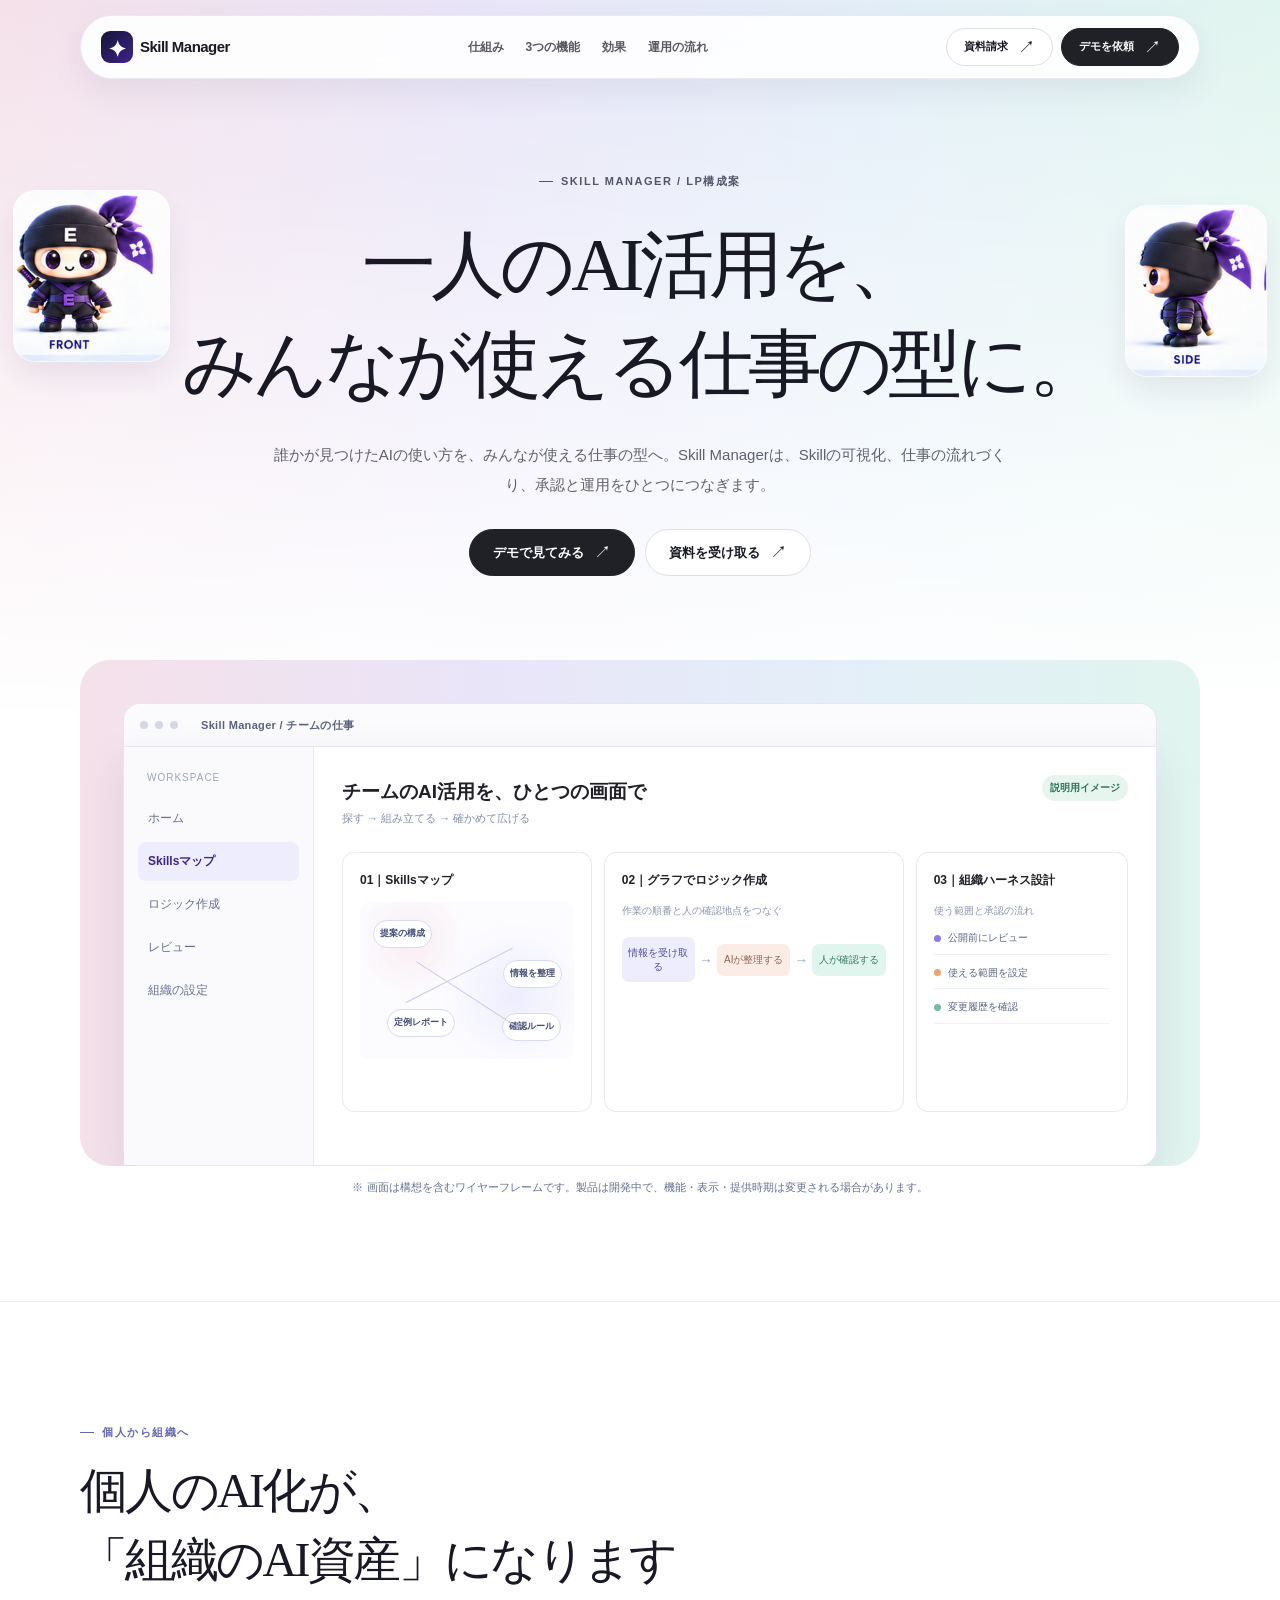
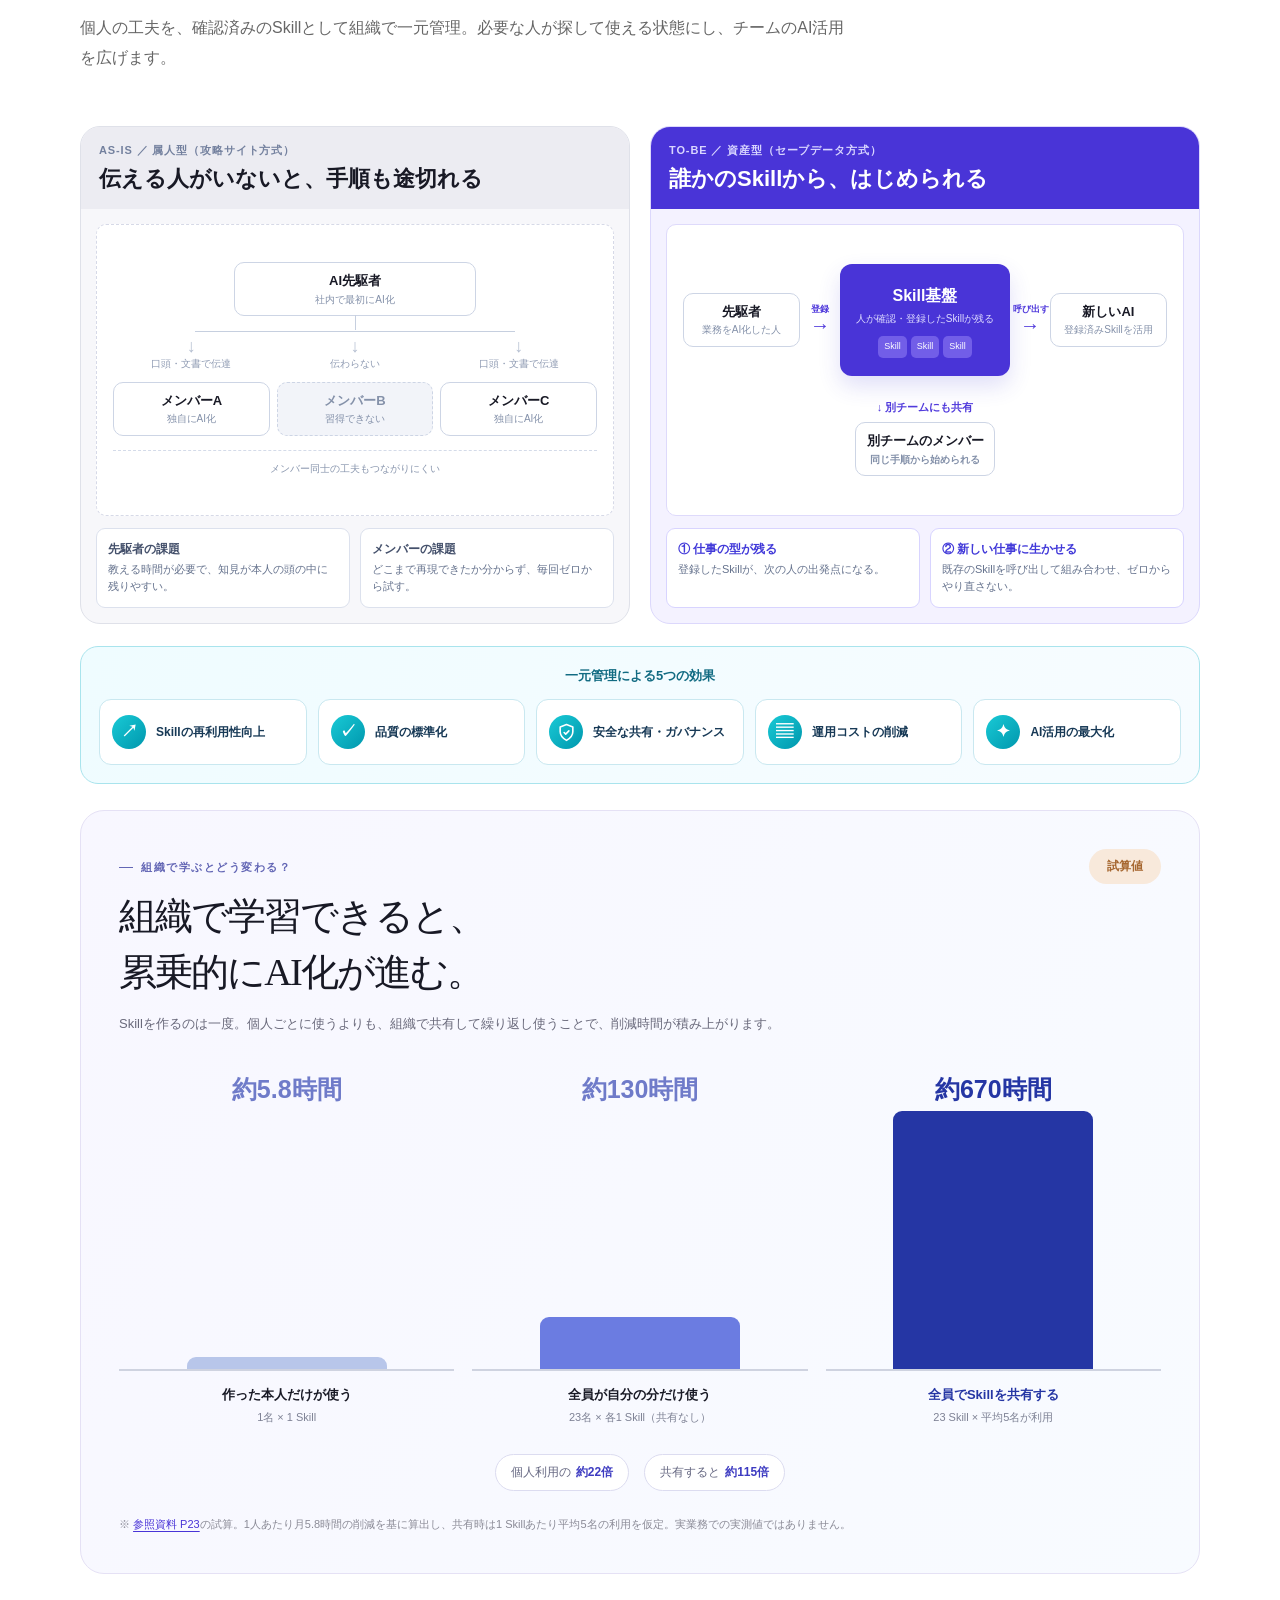
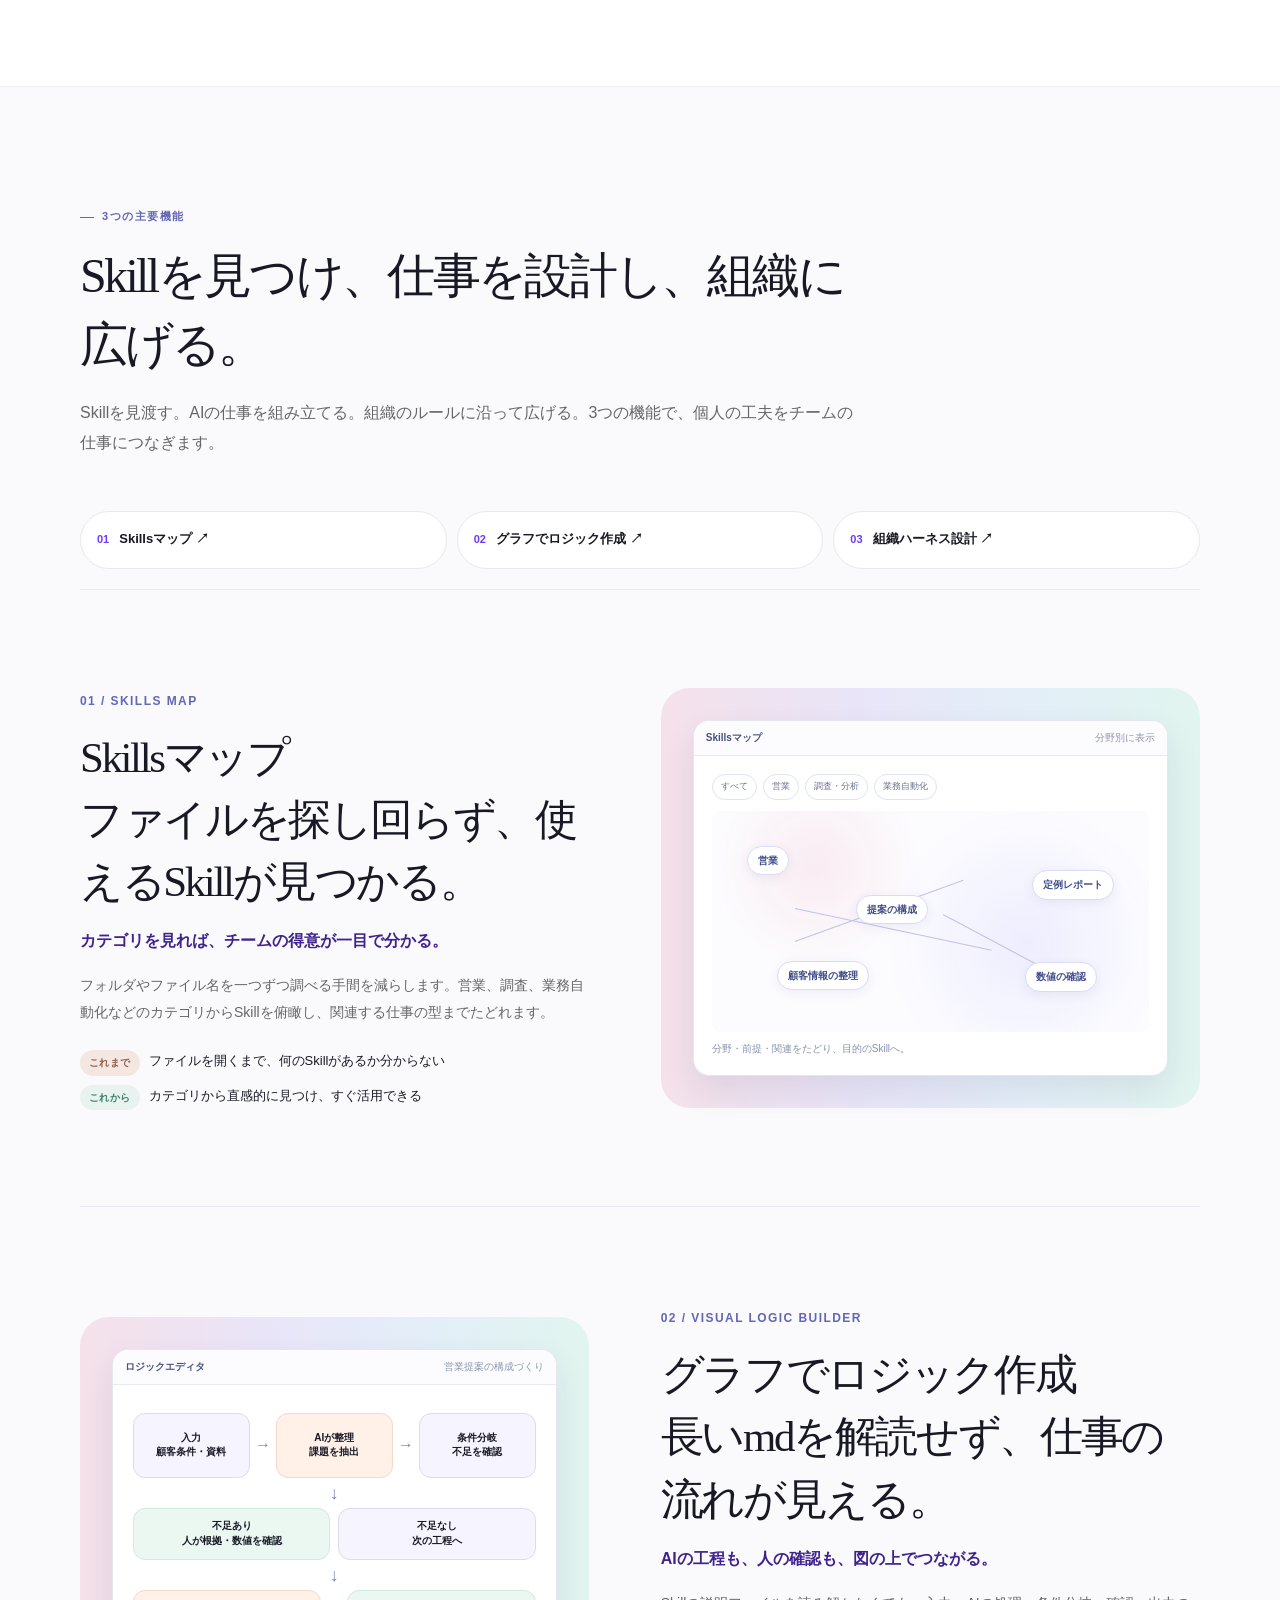
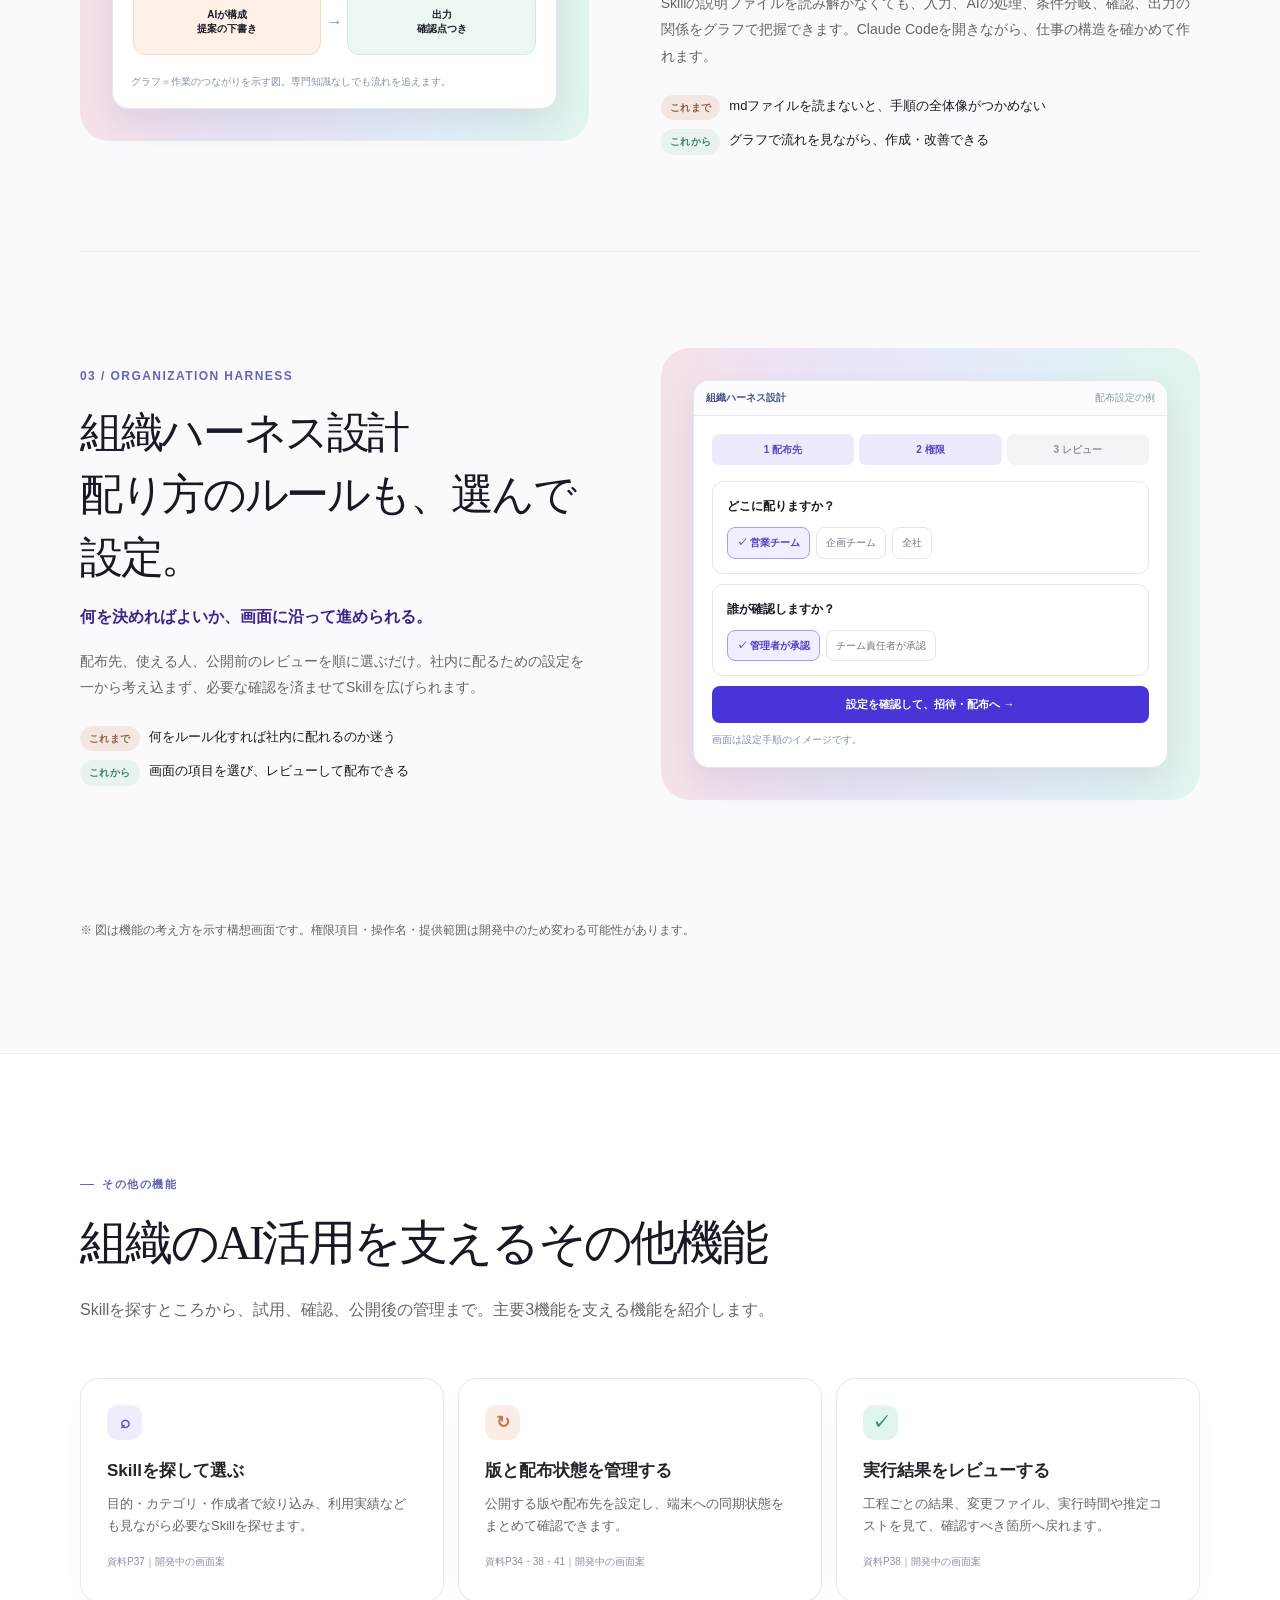
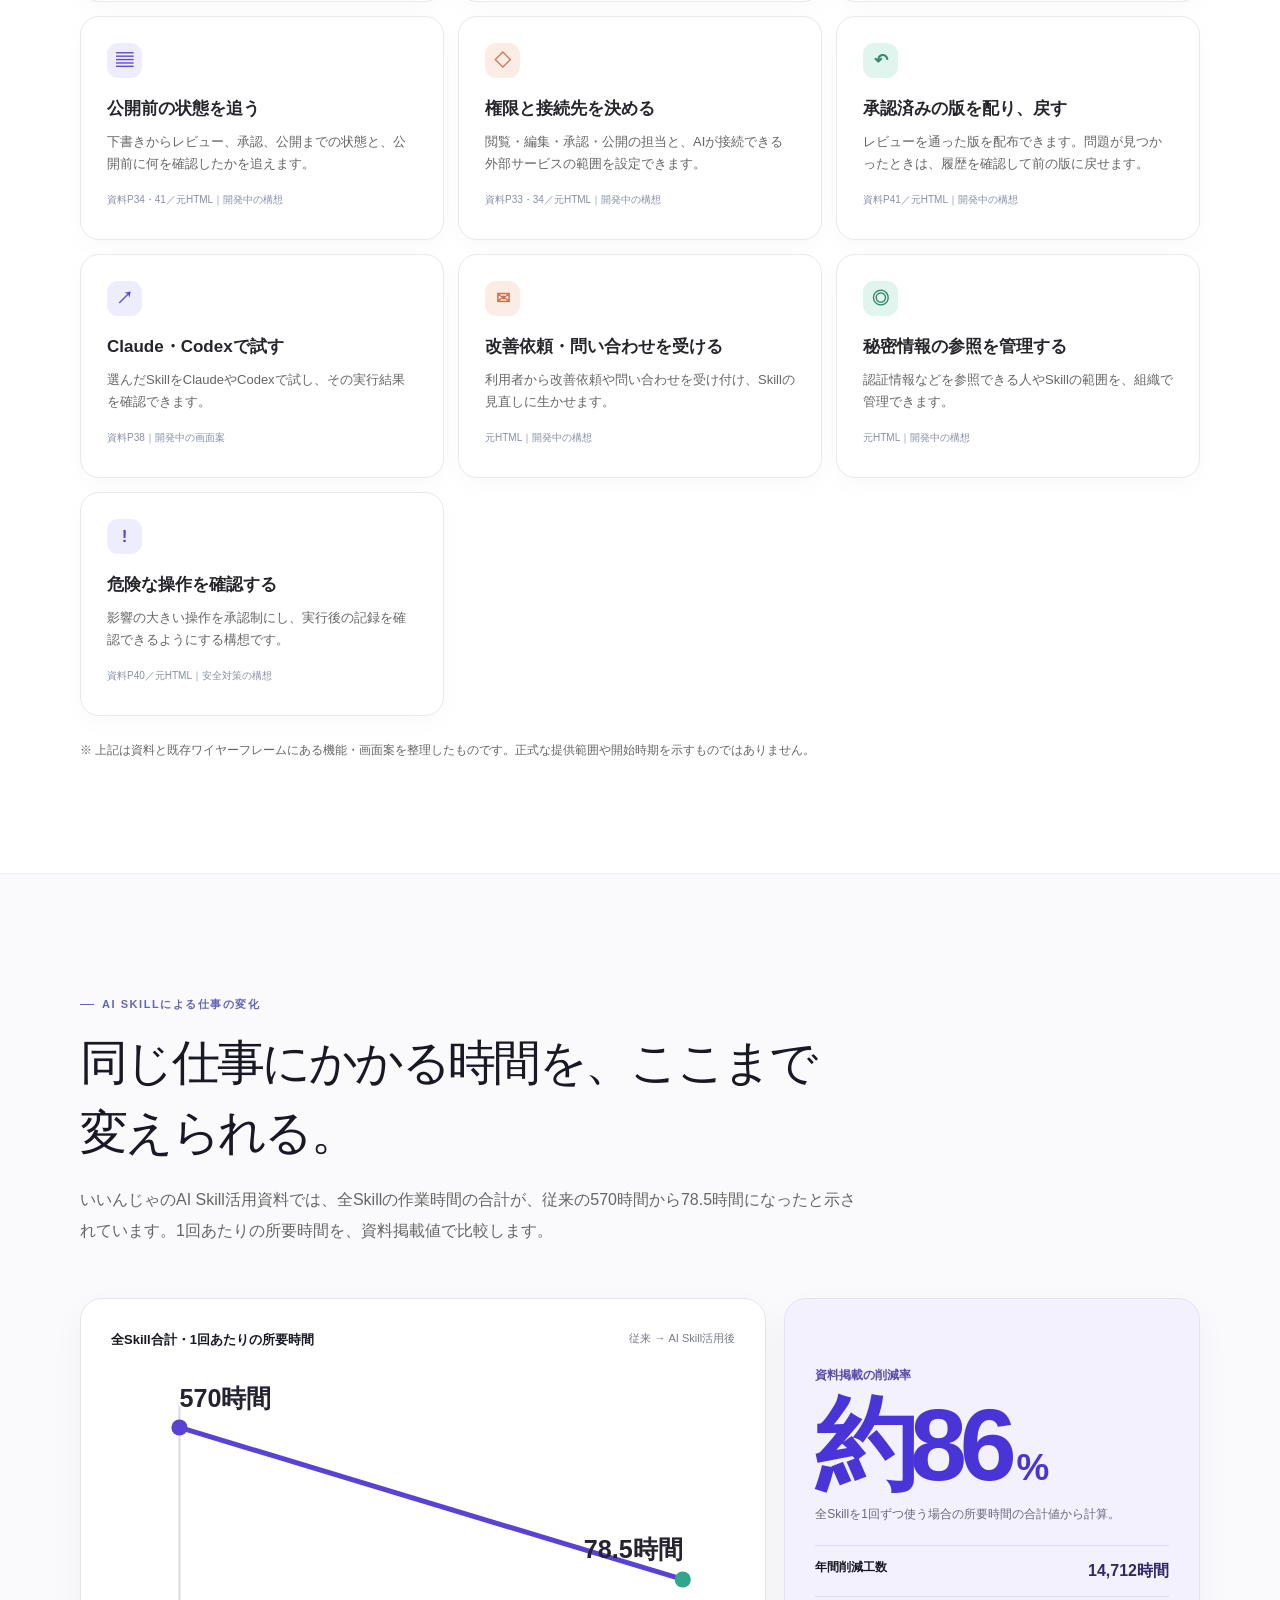
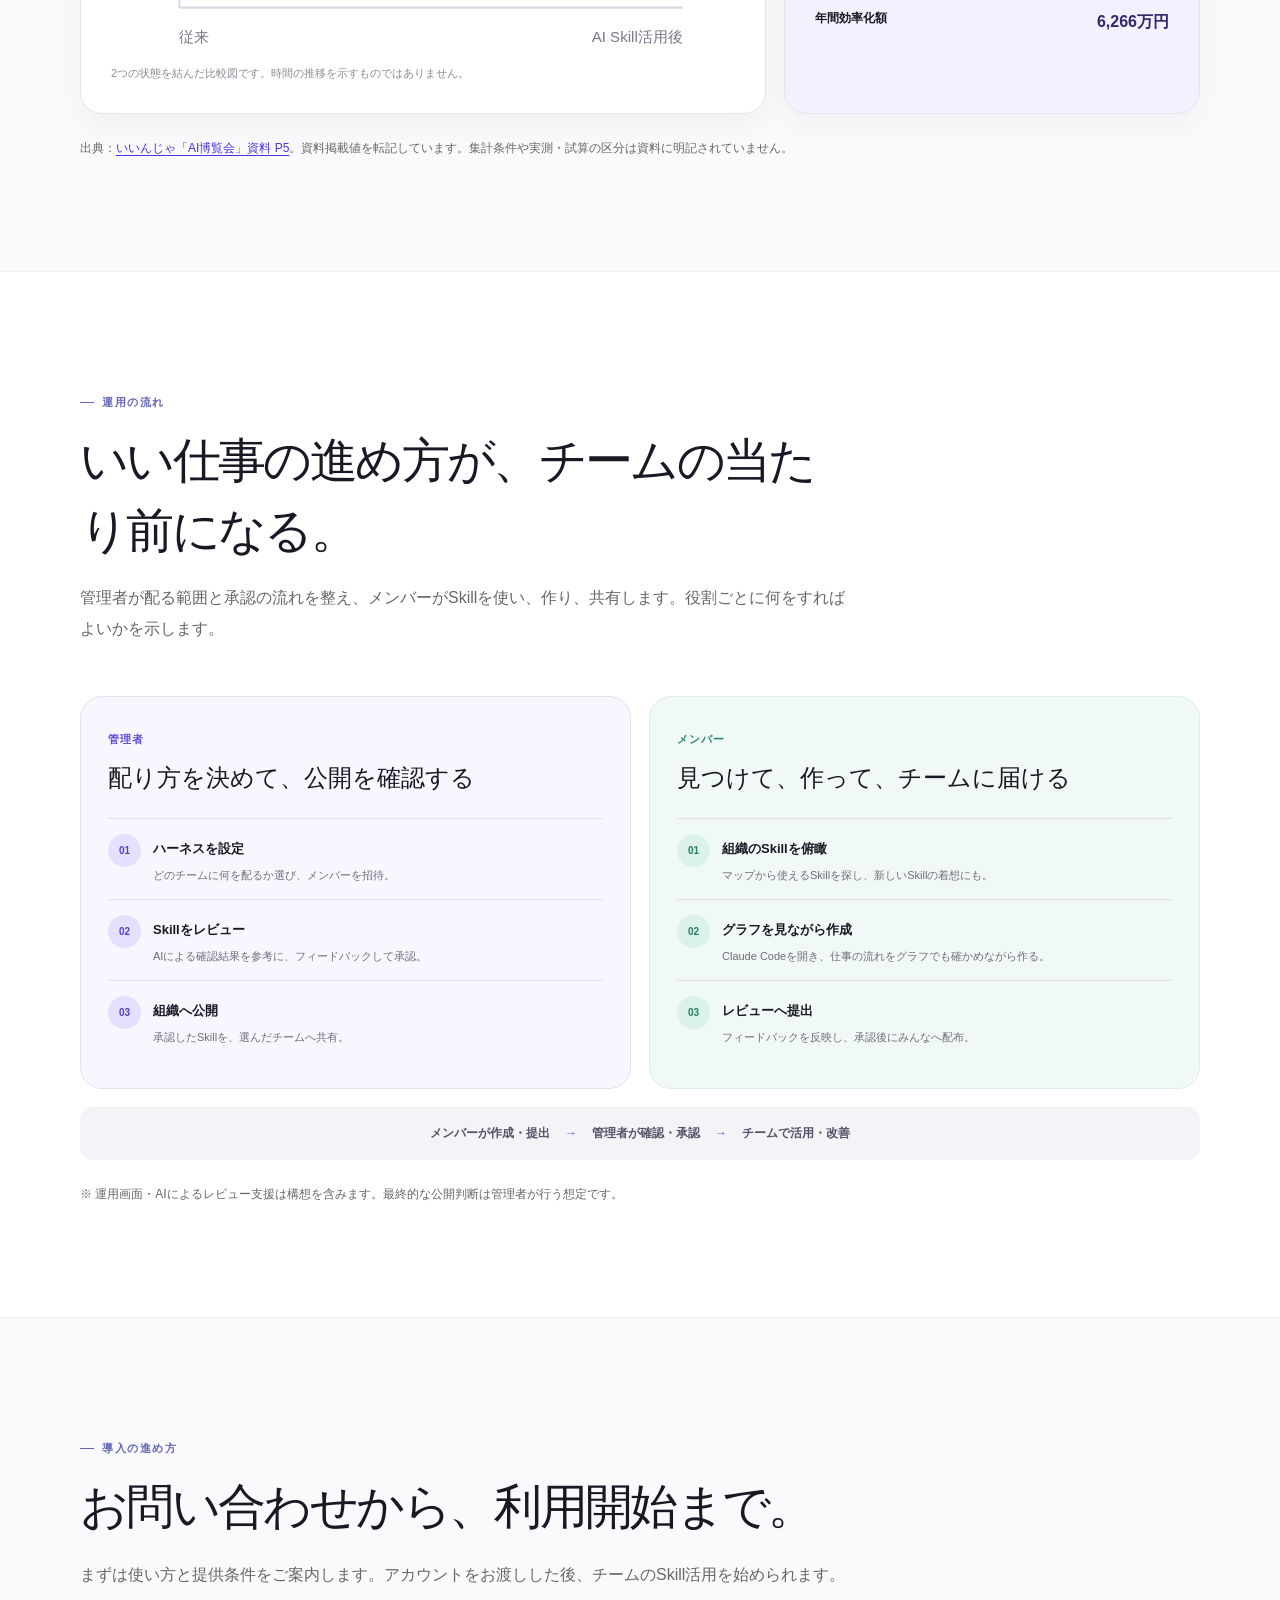
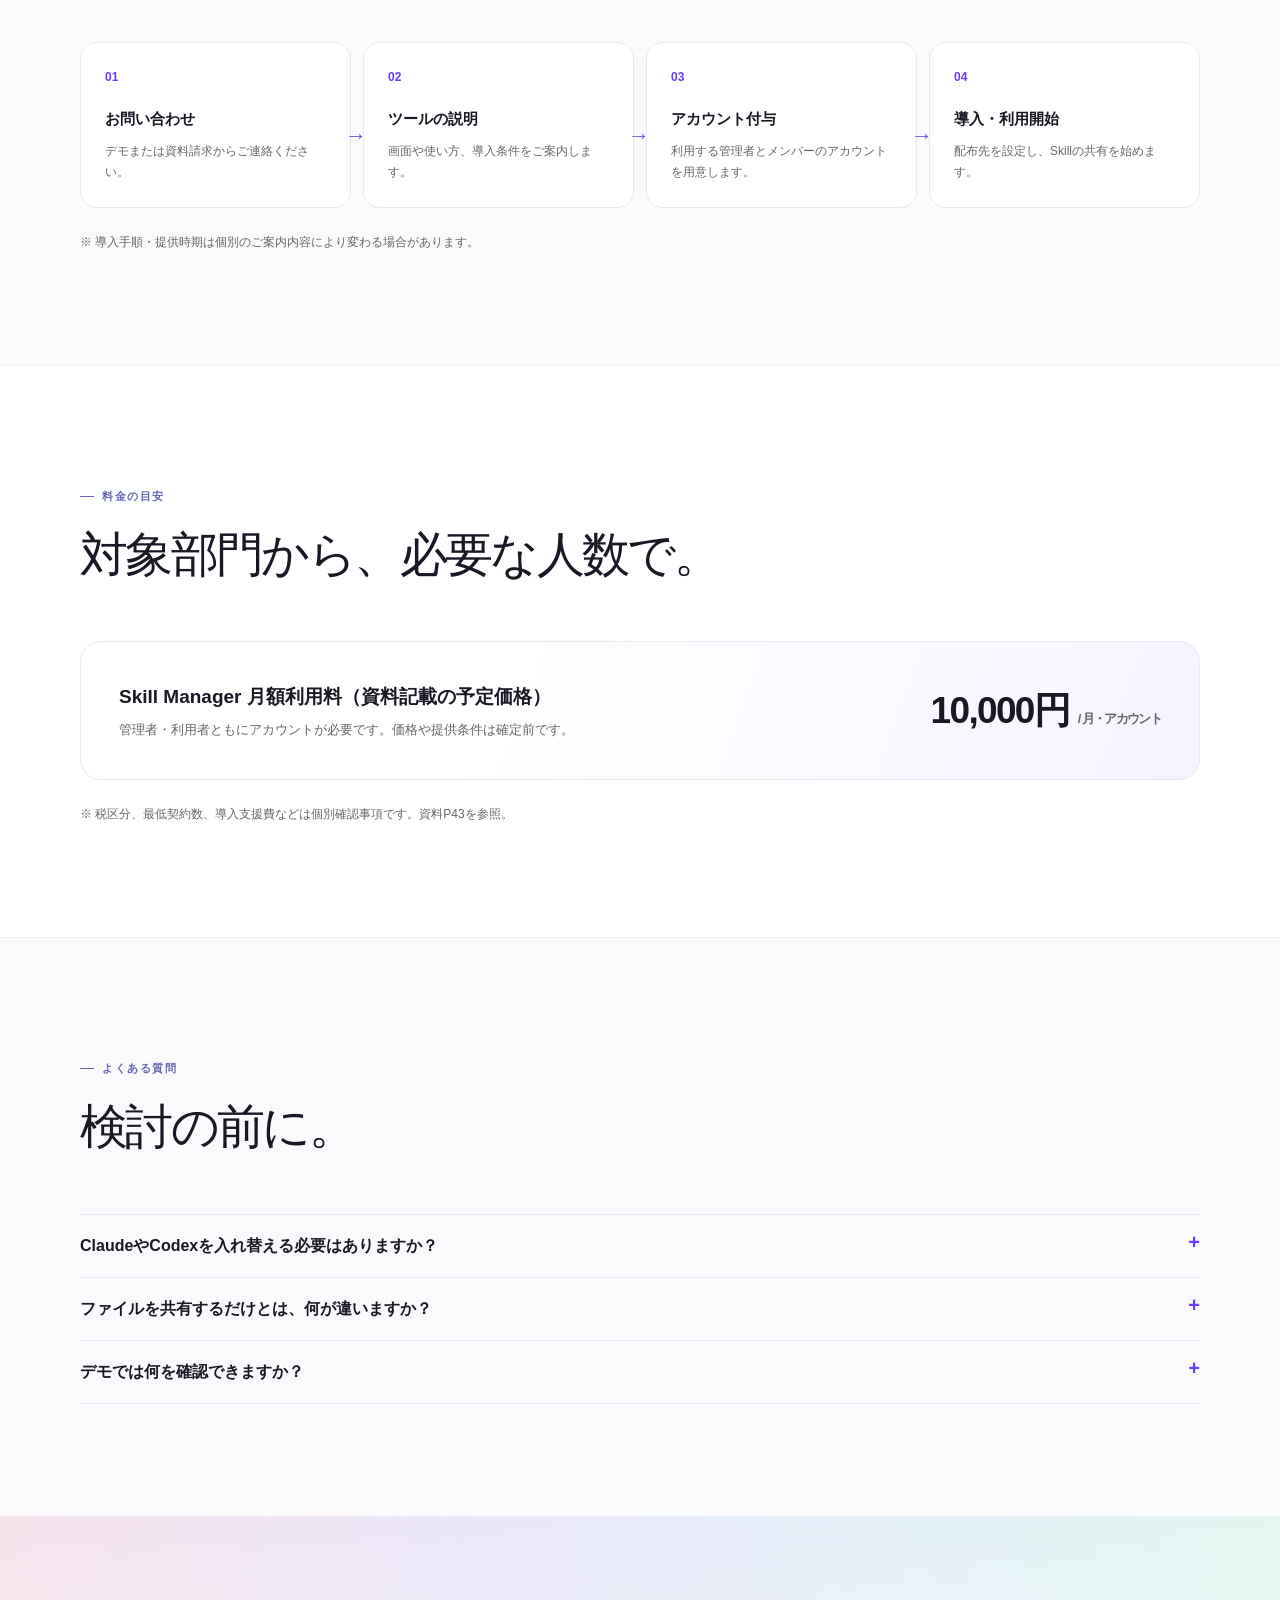
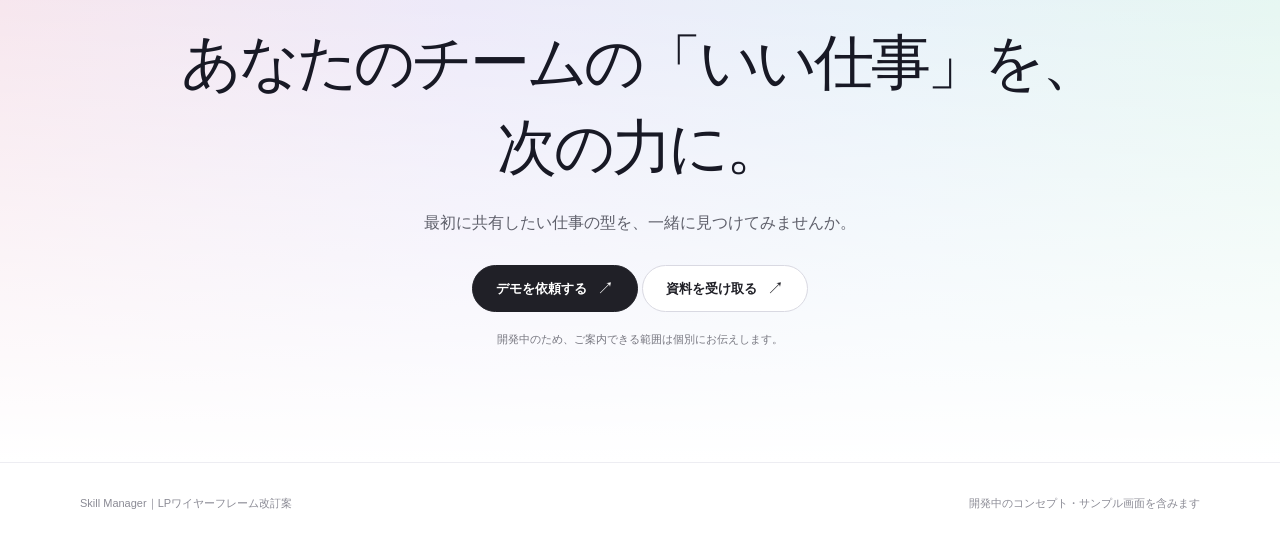
==== commit 841ab762: "Refine Skill Manager LP impact and onboarding flows" ====
--- a/docs/skill-manager-lp-revised.html
+++ b/docs/skill-manager-lp-revised.html
@@ -358,14 +358,26 @@
       .asset-benefits li:last-child{grid-column:1/-1}
     }
     @media(max-width:420px){.hero h1{font-size:clamp(32px,8.2vw,36px)}.hero-demo.app-window{padding:10px 10px 0}.feature-visual{padding:11px}}
+    .learning-impact{margin-top:26px;padding:38px;border-radius:24px;background:linear-gradient(120deg,#f8f7ff,#f8fbff);border:1px solid #e5e1f5}
+    .learning-impact-head{display:flex;justify-content:space-between;gap:20px;align-items:start}.learning-impact-head h3{font-family:var(--display);font-size:clamp(28px,3vw,39px);font-weight:400;letter-spacing:-.05em;line-height:1.45;margin:12px 0}.learning-impact-head p{font-size:13px;color:#69697b;max-width:670px}.estimate-tag{flex:none;padding:7px 18px;border-radius:99px;background:#f8e9db;color:#a66730;font-size:12px;font-weight:800}
+    .learning-bars{display:grid;grid-template-columns:repeat(3,minmax(0,1fr));gap:18px;align-items:end;margin-top:38px}.learning-bar-item{text-align:center;min-width:0}.learning-bar-item>strong{display:block;color:#6f7bc9;font-size:clamp(17px,2vw,25px);line-height:1.2;margin-bottom:7px}.learning-bar-track{height:260px;display:flex;align-items:end;justify-content:center;border-bottom:2px solid #cfd3e0}.learning-bar{display:block;width:min(100%,200px);border-radius:9px 9px 0 0}.learning-bar.one{height:3%;min-height:12px;background:#b8c6ea}.learning-bar.two{height:20%;background:#6b7ce1}.learning-bar.three{height:100%;background:#2536a4}.learning-bar-item.highlight>strong,.learning-bar-item.highlight>b{color:#2536a4}.learning-bar-item>b{display:block;font-size:13px;margin:13px 0 2px}.learning-bar-item small{display:block;font-size:11px;color:#7d8194;min-height:20px}
+    .learning-multipliers{display:flex;justify-content:center;gap:15px;flex-wrap:wrap;margin-top:26px}.learning-multipliers span{padding:7px 15px;border:1px solid #dcdcf0;border-radius:99px;background:#fff;font-size:12px;color:#666882}.learning-multipliers strong{color:#3d3bc1;margin-left:5px}.learning-source{font-size:11px;color:#8a8a96;margin-top:24px}.learning-source a{color:#4934d7;text-decoration:underline;text-underline-offset:3px}
+    .setup-progress{display:grid;grid-template-columns:repeat(3,1fr);gap:5px;margin-bottom:16px}.setup-progress span{padding:7px 3px;text-align:center;border-radius:7px;background:#f4f3f8;color:#9090a0;font-size:10px;font-weight:700}.setup-progress .done{background:#edeafe;color:#5a46c9}
+    .setup-card{padding:14px;border:1px solid #e6e4ef;border-radius:11px;margin-bottom:10px;background:#fff}.setup-card strong{display:block;font-size:12px;margin-bottom:10px}.setup-options{display:flex;flex-wrap:wrap;gap:6px}.setup-options span{font-size:10px;padding:6px 9px;border:1px solid #e5e4ec;border-radius:8px;color:#737586}.setup-options .selected{background:#f1efff;border-color:#a99afa;color:#533cc3;font-weight:700}.setup-ready{padding:9px 12px;background:#4934d7;color:#fff;border-radius:8px;font-size:11px;font-weight:700;text-align:center}
+    .impact-layout{display:grid;grid-template-columns:minmax(0,1.65fr) minmax(240px,1fr);gap:18px}.impact-chart,.impact-result{background:#fff;border:1px solid #e5e4ed;border-radius:22px;padding:30px;box-shadow:0 12px 34px rgba(30,30,44,.04)}.impact-chart-top{display:flex;justify-content:space-between;gap:12px;font-size:13px}.impact-chart-top span{font-size:11px;color:#777989}.impact-chart svg{display:block;width:100%;height:auto;margin-top:10px}.chart-axis{stroke:#d9d8e4;stroke-width:2}.chart-line{stroke:#5943d7;stroke-width:5;stroke-linecap:round}.chart-point-start{fill:#5943d7}.chart-point-end{fill:#32a68b}.chart-value{fill:#242331;font-size:25px;font-weight:800}.chart-label{fill:#777989;font-size:15px}.impact-chart>p{font-size:11px;color:#8b8b95}.impact-result{display:flex;flex-direction:column;justify-content:center;background:#f4f1ff}.impact-result>span{font-size:12px;color:#5b4bae;font-weight:700}.impact-result>strong{display:flex;align-items:baseline;gap:7px;font-size:clamp(64px,8vw,103px);line-height:1.15;letter-spacing:-.07em;color:#4934d7}.impact-result>strong small{font-size:.36em;letter-spacing:0}.impact-result>p{font-size:12px;color:#69667c;margin-bottom:20px}.impact-result>div{display:flex;justify-content:space-between;gap:10px;padding:11px 0;border-top:1px solid #ded8f9;font-size:12px}.impact-result>div strong{font-size:16px;color:#33286c}
+    .operation-flow{display:grid;grid-template-columns:1fr 1fr;gap:18px}.operation-lane{padding:27px;border:1px solid #e4e2ed;border-radius:22px;background:#f8f7ff}.operation-lane.member{background:#f1f9f6;border-color:#dceee6}.operation-role span{font-size:11px;letter-spacing:.1em;font-weight:800;color:#614bd4}.operation-lane.member .operation-role span{color:#278675}.operation-role h3{font-family:var(--display);font-size:24px;font-weight:400;line-height:1.45;margin:9px 0 22px}.operation-lane ol{list-style:none;padding:0;margin:0}.operation-lane li{display:flex;gap:12px;padding:15px 0;border-top:1px solid rgba(80,73,120,.13)}.operation-lane li>b{flex:none;width:33px;height:33px;border-radius:50%;display:grid;place-items:center;background:#e6e0ff;color:#5741bd;font-size:10px}.operation-lane.member li>b{background:#dbf2e8;color:#267d69}.operation-lane li strong{font-size:13px}.operation-lane li p{font-size:11px;color:#6c6d7b;line-height:1.65;margin-top:4px}.operation-bridge{display:flex;justify-content:center;gap:15px;align-items:center;flex-wrap:wrap;padding:16px;margin-top:18px;border-radius:12px;background:#f4f3f8;color:#565268;font-size:12px;font-weight:700}.operation-bridge span:nth-child(even){color:#624bd5}
+    .start-grid{list-style:none;padding:0;margin:0;counter-reset:none}.start-step{position:relative}.start-step:not(:last-child)::after{content:"→";position:absolute;right:-17px;top:50%;z-index:1;color:#6f5bd5;font-size:22px;font-weight:800;line-height:1}.section-note a{color:#4934d7;text-decoration:underline;text-underline-offset:3px}
+    @media(max-width:900px){.impact-layout{grid-template-columns:1fr}.operation-flow{grid-template-columns:1fr}}
+    @media(max-width:680px){.learning-impact{padding:21px}.learning-impact-head{display:block}.estimate-tag{display:inline-block;margin-top:13px}.learning-bars{gap:6px;margin-top:25px}.learning-bar-track{height:180px}.learning-bar-item>strong{font-size:14px}.learning-bar-item>b{font-size:10px}.learning-bar-item small{font-size:9px}.impact-chart,.impact-result{padding:20px}.impact-chart-top{display:block}.impact-chart-top span{display:block;margin-top:4px}.operation-lane{padding:20px}.start-step:not(:last-child)::after{display:none}}
+    @media(max-width:420px){.learning-bar-track{height:135px}.learning-multipliers{gap:6px}.learning-multipliers span{font-size:10px}.impact-result>div{display:block}.impact-result>div strong{display:block}}
   </style>
 </head>
 <body>
   <header class="nav">
     <div class="wrap nav-inner">
       <a class="brand" href="#top" aria-label="Skill Manager トップ"><span class="brand-mark" aria-hidden="true"></span>Skill Manager</a>
-      <nav class="nav-links" aria-label="ページ内ナビゲーション"><a href="#concept">仕組み</a><a href="#features">3つの機能</a><a href="#cases">活用例</a><a href="#governance">運用と確認</a></nav>
-      <details class="mobile-nav"><summary aria-label="ページ内メニューを開く">☰</summary><nav aria-label="モバイルのページ内ナビゲーション"><a href="#concept">仕組み</a><a href="#features">3つの機能</a><a href="#support">その他の機能</a><a href="#cases">活用例</a><a href="#governance">運用と確認</a><a href="#start">導入の流れ</a></nav></details>
+      <nav class="nav-links" aria-label="ページ内ナビゲーション"><a href="#concept">仕組み</a><a href="#features">3つの機能</a><a href="#cases">効果</a><a href="#governance">運用の流れ</a></nav>
+      <details class="mobile-nav"><summary aria-label="ページ内メニューを開く">☰</summary><nav aria-label="モバイルのページ内ナビゲーション"><a href="#concept">仕組み</a><a href="#features">3つの機能</a><a href="#support">その他の機能</a><a href="#cases">効果</a><a href="#governance">運用の流れ</a><a href="#start">導入の流れ</a></nav></details>
       <div class="nav-actions"><a class="btn" href="https://skill-manager-lp.hbtatsu.workers.dev/request.html?type=material">資料請求 <span class="arrow" aria-hidden="true">↗</span></a><a class="btn primary" href="https://skill-manager-lp.hbtatsu.workers.dev/request.html?type=demo">デモを依頼 <span class="arrow" aria-hidden="true">↗</span></a></div>
     </div>
   </header>
@@ -440,6 +452,16 @@
             <li><span aria-hidden="true">✦</span>AI活用の最大化</li>
           </ul>
         </div>
+        <div class="learning-impact" aria-labelledby="learning-impact-title">
+          <div class="learning-impact-head"><div><span class="eyebrow">組織で学ぶとどう変わる？</span><h3 id="learning-impact-title">組織で学習できると、<br>累乗的にAI化が進む。</h3><p>Skillを作るのは一度。個人ごとに使うよりも、組織で共有して繰り返し使うことで、削減時間が積み上がります。</p></div><span class="estimate-tag">試算値</span></div>
+          <div class="learning-bars" role="img" aria-label="Skill活用による月間の削減時間の試算。作った本人だけが使う場合は約5.8時間。23人がそれぞれ自分のSkillだけを使う場合は約130時間で約22倍。23人がSkillを共有し平均5名が利用する場合は約670時間で約115倍。">
+            <div class="learning-bar-item"><strong>約5.8時間</strong><div class="learning-bar-track"><span class="learning-bar one"></span></div><b>作った本人だけが使う</b><small>1名 × 1 Skill</small></div>
+            <div class="learning-bar-item"><strong>約130時間</strong><div class="learning-bar-track"><span class="learning-bar two"></span></div><b>全員が自分の分だけ使う</b><small>23名 × 各1 Skill（共有なし）</small></div>
+            <div class="learning-bar-item highlight"><strong>約670時間</strong><div class="learning-bar-track"><span class="learning-bar three"></span></div><b>全員でSkillを共有する</b><small>23 Skill × 平均5名が利用</small></div>
+          </div>
+          <div class="learning-multipliers"><span>個人利用の<strong>約22倍</strong></span><span>共有すると<strong>約115倍</strong></span></div>
+          <p class="learning-source">※ <a href="https://drive.google.com/file/d/1-tj0iSA2y7Q5AC6sXnNQajKhQ9J9zIAJ/view" target="_blank" rel="noopener noreferrer">参照資料 P23</a>の試算。1人あたり月5.8時間の削減を基に算出し、共有時は1 Skillあたり平均5名の利用を仮定。実業務での実測値ではありません。</p>
+        </div>
       </div>
     </section>
 
@@ -449,18 +471,18 @@
         <div class="feature-index"><a href="#feature-map"><span>01</span> Skillsマップ ↗</a><a href="#feature-graph"><span>02</span> グラフでロジック作成 ↗</a><a href="#feature-harness"><span>03</span> 組織ハーネス設計 ↗</a></div>
 
         <article id="feature-map" class="feature">
-          <div class="feature-copy"><span class="number">01 / SKILLS MAP</span><h3>Skillsマップ<br>チームのSkillを見渡す。</h3><div class="one-line">どこに、どんな仕事の型があるか分かる。</div><p>社内のSkillを分野ごとに並べ、前提や関連するSkillのつながりから探せます。別の部署で使われている工夫にも出会えます。</p><div class="before-after"><div><b>これまで</b><span>学び方もSkillの管理も、個人ごとにばらばら</span></div><div><b>これから</b><span>チームのSkillを分類し、使いたい型を見つけやすく</span></div></div></div>
+          <div class="feature-copy"><span class="number">01 / SKILLS MAP</span><h3>Skillsマップ<br>ファイルを探し回らず、使えるSkillが見つかる。</h3><div class="one-line">カテゴリを見れば、チームの得意が一目で分かる。</div><p>フォルダやファイル名を一つずつ調べる手間を減らします。営業、調査、業務自動化などのカテゴリからSkillを俯瞰し、関連する仕事の型までたどれます。</p><div class="before-after"><div><b>これまで</b><span>ファイルを開くまで、何のSkillがあるか分からない</span></div><div><b>これから</b><span>カテゴリから直感的に見つけ、すぐ活用できる</span></div></div></div>
           <div class="feature-visual"><div class="visual-window"><div class="visual-bar"><strong>Skillsマップ</strong><span>分野別に表示</span></div><div class="visual-inner"><div class="filter-row"><span>すべて</span><span>営業</span><span>調査・分析</span><span>業務自動化</span></div><div class="map-large" aria-label="提案、情報整理、確認などのSkillの関係を示す図"><i class="map-line a"></i><i class="map-line b"></i><i class="map-line c"></i><span class="map-node a">営業</span><span class="map-node b">提案の構成</span><span class="map-node c">顧客情報の整理</span><span class="map-node d">定例レポート</span><span class="map-node e">数値の確認</span></div><p class="visual-help">分野・前提・関連をたどり、目的のSkillへ。</p></div></div></div>
         </article>
 
         <article id="feature-graph" class="feature reverse">
-          <div class="feature-copy"><span class="number">02 / VISUAL LOGIC BUILDER</span><h3>グラフでロジック作成<br>AIの仕事を組み立てる。</h3><div class="one-line">手順と確認地点を、目で見てそろえる。</div><p>入力、AIに任せる工程、条件による分岐、人が確かめる工程を図でつなぎます。担当者によって判断や品質が変わりやすい仕事も、同じ流れから始められます。</p><div class="before-after"><div><b>これまで</b><span>AIへの頼み方や確認方法が、担当者ごとに違う</span></div><div><b>これから</b><span>仕事の順番と判断基準を見える形で共有</span></div></div></div>
+          <div class="feature-copy"><span class="number">02 / VISUAL LOGIC BUILDER</span><h3>グラフでロジック作成<br>長いmdを解読せず、仕事の流れが見える。</h3><div class="one-line">AIの工程も、人の確認も、図の上でつながる。</div><p>Skillの説明ファイルを読み解かなくても、入力、AIの処理、条件分岐、確認、出力の関係をグラフで把握できます。Claude Codeを開きながら、仕事の構造を確かめて作れます。</p><div class="before-after"><div><b>これまで</b><span>mdファイルを読まないと、手順の全体像がつかめない</span></div><div><b>これから</b><span>グラフで流れを見ながら、作成・改善できる</span></div></div></div>
           <div class="feature-visual"><div class="visual-window"><div class="visual-bar"><strong>ロジックエディタ</strong><span>営業提案の構成づくり</span></div><div class="visual-inner"><div class="graph-flow" role="img" aria-label="顧客条件を入力し、AIが課題を整理。不足があれば人が確認し、なければ次へ進む。AIが提案の下書きを作り、確認点つきで出力する流れ"><div class="graph-row"><div class="graph-node">入力<br>顧客条件・資料</div><span class="graph-arrow" aria-hidden="true">→</span><div class="graph-node orange">AIが整理<br>課題を抽出</div><span class="graph-arrow" aria-hidden="true">→</span><div class="graph-node">条件分岐<br>不足を確認</div></div><div class="graph-down" aria-hidden="true">↓</div><div class="graph-branches"><div class="graph-node green">不足あり<br>人が根拠・数値を確認</div><div class="graph-node">不足なし<br>次の工程へ</div></div><div class="graph-down" aria-hidden="true">↓</div><div class="graph-row"><div class="graph-node orange">AIが構成<br>提案の下書き</div><span class="graph-arrow" aria-hidden="true">→</span><div class="graph-node green">出力<br>確認点つき</div></div></div><p class="visual-help">グラフ＝作業のつながりを示す図。専門知識なしでも流れを追えます。</p></div></div></div>
         </article>
 
         <article id="feature-harness" class="feature">
-          <div class="feature-copy"><span class="number">03 / ORGANIZATION HARNESS</span><h3>組織ハーネス設計<br>ルールを決めて広げる。</h3><div class="one-line">誰が使い、誰が確かめるかを決められる。</div><p>組織ハーネスとは、AIに任せる範囲、接続してよい先、公開前のレビューなどをまとめた運用上の枠組みです。下書きからレビュー、公開までを同じ流れで管理します。</p><div class="before-after"><div><b>これまで</b><span>AI活用を広げたいが、統制の決め方が分からない</span></div><div><b>これから</b><span>権限と承認の流れを設定し、確認してから配る</span></div></div></div>
-          <div class="feature-visual"><div class="visual-window"><div class="visual-bar"><strong>組織ハーネス設計</strong><span>組織の設定</span></div><div class="visual-inner"><table class="harness-table" aria-label="役割ごとの権限設定例"><thead><tr><th>操作</th><th>個人</th><th>チーム</th><th>管理者</th></tr></thead><tbody><tr><td>閲覧</td><td class="check">●</td><td class="check">●</td><td class="check">●</td></tr><tr><td>編集</td><td class="check">●</td><td class="check">●</td><td class="check">●</td></tr><tr><td>承認</td><td class="dash">—</td><td class="check">●</td><td class="check">●</td></tr><tr><td>公開</td><td class="dash">—</td><td class="dash">—</td><td class="check">●</td></tr></tbody></table><div class="policy-row"><strong>組織ルールの例</strong>承認が必要なSkillは、レビューを終えてから公開する。</div></div></div></div>
+          <div class="feature-copy"><span class="number">03 / ORGANIZATION HARNESS</span><h3>組織ハーネス設計<br>配り方のルールも、選んで設定。</h3><div class="one-line">何を決めればよいか、画面に沿って進められる。</div><p>配布先、使える人、公開前のレビューを順に選ぶだけ。社内に配るための設定を一から考え込まず、必要な確認を済ませてSkillを広げられます。</p><div class="before-after"><div><b>これまで</b><span>何をルール化すれば社内に配れるのか迷う</span></div><div><b>これから</b><span>画面の項目を選び、レビューして配布できる</span></div></div></div>
+          <div class="feature-visual"><div class="visual-window"><div class="visual-bar"><strong>組織ハーネス設計</strong><span>配布設定の例</span></div><div class="visual-inner"><div class="setup-progress"><span class="done">1 配布先</span><span class="done">2 権限</span><span>3 レビュー</span></div><div class="setup-card"><strong>どこに配りますか？</strong><div class="setup-options"><span class="selected">✓ 営業チーム</span><span>企画チーム</span><span>全社</span></div></div><div class="setup-card"><strong>誰が確認しますか？</strong><div class="setup-options"><span class="selected">✓ 管理者が承認</span><span>チーム責任者が承認</span></div></div><div class="setup-ready">設定を確認して、招待・配布へ →</div><p class="visual-help">画面は設定手順のイメージです。</p></div></div></div>
         </article>
         <p class="section-note">※ 図は機能の考え方を示す構想画面です。権限項目・操作名・提供範囲は開発中のため変わる可能性があります。</p>
       </div>
@@ -487,31 +509,32 @@
 
     <section id="cases" class="section soft" aria-labelledby="cases-title">
       <div class="wrap">
-        <div class="section-head"><span class="eyebrow">仕事の変化</span><h2 id="cases-title">いい仕事の進め方が、チームの当たり前になる。</h2><p>営業提案も、定例レポートも、業務の引き継ぎも。成果物だけでなく、考える順番と人が確かめる地点を共有できます。</p></div>
-        <div class="case-tabs" role="tablist" aria-label="活用例"><button type="button" role="tab" aria-controls="case-sales" aria-selected="true" id="tab-sales">営業提案</button><button type="button" role="tab" aria-controls="case-report" aria-selected="false" id="tab-report" tabindex="-1">定例レポート</button><button type="button" role="tab" aria-controls="case-handoff" aria-selected="false" id="tab-handoff" tabindex="-1">業務の引き継ぎ</button></div>
-        <article class="case-panel" id="case-sales" role="tabpanel" aria-labelledby="tab-sales"><h3>営業提案｜よい提案の作り方を引き継ぐ</h3><p>提案書だけを渡すのではなく、どの条件を見て何を確かめるかまで共有します。</p><div class="work-flow"><div class="work-step"><span class="step-no">01 / 入力</span><h4>顧客条件を渡す</h4><p>課題、目的、参照してよい資料をそろえる。</p></div><div class="work-step"><span class="step-no">02 / AIの工程</span><h4>提案の骨子を作る</h4><p>情報を整理し、構成案と根拠を並べる。</p></div><div class="work-step"><span class="step-no">03 / 人の確認</span><h4>数字と条件を確かめる</h4><p>出典、顧客条件との一致、未確認事項を見る。</p></div><div class="work-step"><span class="step-no">04 / 成果物</span><h4>確認点つきの提案案</h4><p>次の担当者も同じ順番から進められる。</p></div></div><div class="case-outcome">仕事の型として残す：構成の順番・判断基準・人が確認する箇所</div></article>
-        <article class="case-panel" id="case-report" role="tabpanel" aria-labelledby="tab-report" hidden><h3>定例レポート｜見る数字と確認の順番をそろえる</h3><p>担当者ごとに集計の観点が変わりやすい業務を、共通の流れにします。</p><div class="work-flow"><div class="work-step"><span class="step-no">01 / 入力</span><h4>対象期間とデータ</h4><p>確認する指標と参照先を指定する。</p></div><div class="work-step"><span class="step-no">02 / AIの工程</span><h4>集計・変化を整理</h4><p>前回との違いと気づきをまとめる。</p></div><div class="work-step"><span class="step-no">03 / 人の確認</span><h4>事実と推測を分ける</h4><p>数値の出典と例外を確認する。</p></div><div class="work-step"><span class="step-no">04 / 成果物</span><h4>読みやすい定例報告</h4><p>同じ観点で次回も比較できる。</p></div></div><div class="case-outcome">仕事の型として残す：指標・集計手順・例外の確認方法</div></article>
-        <article class="case-panel" id="case-handoff" role="tabpanel" aria-labelledby="tab-handoff" hidden><h3>業務の引き継ぎ｜手順と相談先を一緒に渡す</h3><p>資料はあるのに進められない状態を減らし、迷う箇所を見えるようにします。</p><div class="work-flow"><div class="work-step"><span class="step-no">01 / 入力</span><h4>依頼内容を受け取る</h4><p>対象、期限、前提条件を整理する。</p></div><div class="work-step"><span class="step-no">02 / AIの工程</span><h4>手順を案内する</h4><p>承認された順番で次の作業を示す。</p></div><div class="work-step"><span class="step-no">03 / 人の確認</span><h4>例外を相談する</h4><p>判断が必要なら、決めた担当者へ渡す。</p></div><div class="work-step"><span class="step-no">04 / 成果物</span><h4>引き継いだ業務を完了</h4><p>判断した理由も次回に残せる。</p></div></div><div class="case-outcome">仕事の型として残す：手順・確認する条件・相談先</div></article>
-        <p class="section-note">※ 3例は利用イメージであり、導入実績や効果を示すものではありません。</p>
+        <div class="section-head"><span class="eyebrow">AI Skillによる仕事の変化</span><h2 id="cases-title">同じ仕事にかかる時間を、ここまで変えられる。</h2><p>いいんじゃのAI Skill活用資料では、全Skillの作業時間の合計が、従来の570時間から78.5時間になったと示されています。1回あたりの所要時間を、資料掲載値で比較します。</p></div>
+        <div class="impact-layout">
+          <div class="impact-chart" role="img" aria-label="全Skillの作業時間の合計。従来は1回あたり570時間、AI Skill活用後は78.5時間で、約86パーセント削減。資料掲載値の2点比較。時系列推移ではありません。">
+            <div class="impact-chart-top"><strong>全Skill合計・1回あたりの所要時間</strong><span>従来 → AI Skill活用後</span></div>
+            <svg viewBox="0 0 620 300" aria-hidden="true" focusable="false"><line x1="68" y1="244" x2="568" y2="244" class="chart-axis"/><line x1="68" y1="44" x2="68" y2="244" class="chart-axis"/><line x1="68" y1="65" x2="568" y2="216" class="chart-line"/><circle cx="68" cy="65" r="8" class="chart-point-start"/><circle cx="568" cy="216" r="8" class="chart-point-end"/><text x="68" y="45" class="chart-value">570時間</text><text x="568" y="195" text-anchor="end" class="chart-value">78.5時間</text><text x="68" y="278" class="chart-label">従来</text><text x="568" y="278" text-anchor="end" class="chart-label">AI Skill活用後</text></svg>
+            <p>2つの状態を結んだ比較図です。時間の推移を示すものではありません。</p>
+          </div>
+          <div class="impact-result"><span>資料掲載の削減率</span><strong>約86<small>%</small></strong><p>全Skillを1回ずつ使う場合の所要時間の合計値から計算。</p><div><b>年間削減工数</b><strong>14,712時間</strong></div><div><b>年間効率化額</b><strong>6,266万円</strong></div></div>
+        </div>
+        <p class="section-note">出典：<a href="https://www.figma.com/slides/As03xyTjrAVrwjZDCvDXG8/AI%E5%8D%9A%E8%A6%A7%E4%BC%9A?node-id=1-875" target="_blank" rel="noopener noreferrer">いいんじゃ「AI博覧会」資料 P5</a>。資料掲載値を転記しています。集計条件や実測・試算の区分は資料に明記されていません。</p>
       </div>
     </section>
 
     <section id="governance" class="section" aria-labelledby="governance-title">
       <div class="wrap">
-        <div class="section-head"><span class="eyebrow">運用の流れ</span><h2 id="governance-title">任せるところも、確かめるところも。自分たちで決められる。</h2><p>AIが進める作業と、人が判断する箇所を分けて設計。公開前と利用後にも、確認する地点を置けます。</p></div>
-        <div class="governance-diagram" role="img" aria-label="管理者が権限と接続先を設定し、現場がSkillの手順を作成。人がレビューして公開。実行後は記録を確認して必要なら前の版を確認する流れ">
-          <div class="governance-lanes"><div class="lane-name">組織の設定<small>情報システム・管理者</small></div><div class="lane-flow"><div class="lane-box">使える人を決める<small>閲覧・編集・公開の権限</small></div><span class="flow-arrow" aria-hidden="true">→</span><div class="lane-box">接続先を決める<small>外部サービスの範囲</small></div><span class="flow-arrow" aria-hidden="true">→</span><div class="lane-box alert">承認者を決める<small>公開前に人が確認</small></div></div></div>
-          <div class="diagram-divider" aria-hidden="true"></div>
-          <div class="governance-lanes"><div class="lane-name">仕事をつくる<small>現場・AI</small></div><div class="lane-flow"><div class="lane-box">下書き<small>作業の手順を組む</small></div><span class="flow-arrow" aria-hidden="true">→</span><div class="lane-box ai">AIに任せる<small>整理・下書きなど</small></div><span class="flow-arrow" aria-hidden="true">→</span><div class="lane-box human">人が確かめる<small>根拠・例外・内容</small></div></div></div>
-          <div class="diagram-divider" aria-hidden="true"></div>
-          <div class="governance-lanes"><div class="lane-name">配る・追う<small>承認者・利用者</small></div><div class="lane-flow"><div class="lane-box human">レビュー・公開<small>確認した版を配る</small></div><span class="flow-arrow" aria-hidden="true">→</span><div class="lane-box">実行記録を確認<small>要確認の工程を探す</small></div><span class="flow-arrow" aria-hidden="true">→</span><div class="lane-box alert">必要なら前の版へ<small>変更履歴を見て判断</small></div></div></div>
-          <div class="governance-callout"><strong>ポイント：</strong>AIがすべて決めるのではなく、組織が「任せる範囲」と「人が確かめる地点」を先に決める設計です。</div>
-        </div>
-        <p class="section-note">※ 図は運用構想です。権限、レビュー、切り戻しの具体的な提供範囲は製品版でご確認ください。</p>
+        <div class="section-head"><span class="eyebrow">運用の流れ</span><h2 id="governance-title">いい仕事の進め方が、チームの当たり前になる。</h2><p>管理者が配る範囲と承認の流れを整え、メンバーがSkillを使い、作り、共有します。役割ごとに何をすればよいかを示します。</p></div>
+        <div class="operation-flow">
+          <article class="operation-lane"><div class="operation-role"><span>管理者</span><h3>配り方を決めて、公開を確認する</h3></div><ol><li><b>01</b><div><strong>ハーネスを設定</strong><p>どのチームに何を配るか選び、メンバーを招待。</p></div></li><li><b>02</b><div><strong>Skillをレビュー</strong><p>AIによる確認結果を参考に、フィードバックして承認。</p></div></li><li><b>03</b><div><strong>組織へ公開</strong><p>承認したSkillを、選んだチームへ共有。</p></div></li></ol></article>
+          <article class="operation-lane member"><div class="operation-role"><span>メンバー</span><h3>見つけて、作って、チームに届ける</h3></div><ol><li><b>01</b><div><strong>組織のSkillを俯瞰</strong><p>マップから使えるSkillを探し、新しいSkillの着想にも。</p></div></li><li><b>02</b><div><strong>グラフを見ながら作成</strong><p>Claude Codeを開き、仕事の流れをグラフでも確かめながら作る。</p></div></li><li><b>03</b><div><strong>レビューへ提出</strong><p>フィードバックを反映し、承認後にみんなへ配布。</p></div></li></ol></article>
+        </div>
+        <div class="operation-bridge"><span>メンバーが作成・提出</span><span aria-hidden="true">→</span><span>管理者が確認・承認</span><span aria-hidden="true">→</span><span>チームで活用・改善</span></div>
+        <p class="section-note">※ 運用画面・AIによるレビュー支援は構想を含みます。最終的な公開判断は管理者が行う想定です。</p>
       </div>
     </section>
 
-    <section id="start" class="section soft" aria-labelledby="start-title"><div class="wrap"><div class="section-head"><span class="eyebrow">導入の進め方</span><h2 id="start-title">まずは、一つの仕事と小さなチームから。</h2><p>対象を決め、ルールを整え、実際に試してから広げる。最初から全社に配る必要はありません。</p></div><div class="start-grid"><div class="start-step"><b>01</b><h3>仕事を選ぶ</h3><p>繰り返しが多く、型を共有したい業務を決める。</p></div><div class="start-step"><b>02</b><h3>ルールを決める</h3><p>使う人、承認する人、接続してよい先を整理する。</p></div><div class="start-step"><b>03</b><h3>試して確かめる</h3><p>確認にかかった時間や差し戻し理由を見る。</p></div><div class="start-step"><b>04</b><h3>次のチームへ</h3><p>手応えを見て、展開する範囲を決める。</p></div></div></div></section>
+    <section id="start" class="section soft" aria-labelledby="start-title"><div class="wrap"><div class="section-head"><span class="eyebrow">導入の進め方</span><h2 id="start-title">お問い合わせから、利用開始まで。</h2><p>まずは使い方と提供条件をご案内します。アカウントをお渡しした後、チームのSkill活用を始められます。</p></div><ol class="start-grid"><li class="start-step"><b>01</b><h3>お問い合わせ</h3><p>デモまたは資料請求からご連絡ください。</p></li><li class="start-step"><b>02</b><h3>ツールの説明</h3><p>画面や使い方、導入条件をご案内します。</p></li><li class="start-step"><b>03</b><h3>アカウント付与</h3><p>利用する管理者とメンバーのアカウントを用意します。</p></li><li class="start-step"><b>04</b><h3>導入・利用開始</h3><p>配布先を設定し、Skillの共有を始めます。</p></li></ol><p class="section-note">※ 導入手順・提供時期は個別のご案内内容により変わる場合があります。</p></div></section>
 
     <section id="pricing" class="section" aria-labelledby="pricing-title"><div class="wrap"><div class="section-head"><span class="eyebrow">料金の目安</span><h2 id="pricing-title">対象部門から、必要な人数で。</h2></div><div class="price-card"><div><h3>Skill Manager 月額利用料（資料記載の予定価格）</h3><p>管理者・利用者ともにアカウントが必要です。価格や提供条件は確定前です。</p></div><strong>10,000円 <small>/ 月・アカウント</small></strong></div><p class="section-note">※ 税区分、最低契約数、導入支援費などは個別確認事項です。資料P43を参照。</p></div></section>
 
@@ -521,33 +544,5 @@
   </main>
 
   <footer><div class="wrap"><span>Skill Manager｜LPワイヤーフレーム改訂案</span><span>開発中のコンセプト・サンプル画面を含みます</span></div></footer>
-  <script>
-    (() => {
-      const tabs = [...document.querySelectorAll('[role="tab"]')];
-      const panels = tabs.map(tab => document.getElementById(tab.getAttribute('aria-controls')));
-      function selectTab(index, focus = false) {
-        tabs.forEach((tab, i) => {
-          const active = i === index;
-          tab.setAttribute('aria-selected', String(active));
-          tab.tabIndex = active ? 0 : -1;
-          panels[i].hidden = !active;
-        });
-        if (focus) tabs[index].focus();
-      }
-      tabs.forEach((tab, index) => {
-        tab.addEventListener('click', () => selectTab(index));
-        tab.addEventListener('keydown', event => {
-          let next = index;
-          if (event.key === 'ArrowRight') next = (index + 1) % tabs.length;
-          else if (event.key === 'ArrowLeft') next = (index - 1 + tabs.length) % tabs.length;
-          else if (event.key === 'Home') next = 0;
-          else if (event.key === 'End') next = tabs.length - 1;
-          else return;
-          event.preventDefault();
-          selectTab(next, true);
-        });
-      });
-    })();
-  </script>
 </body>
 </html>
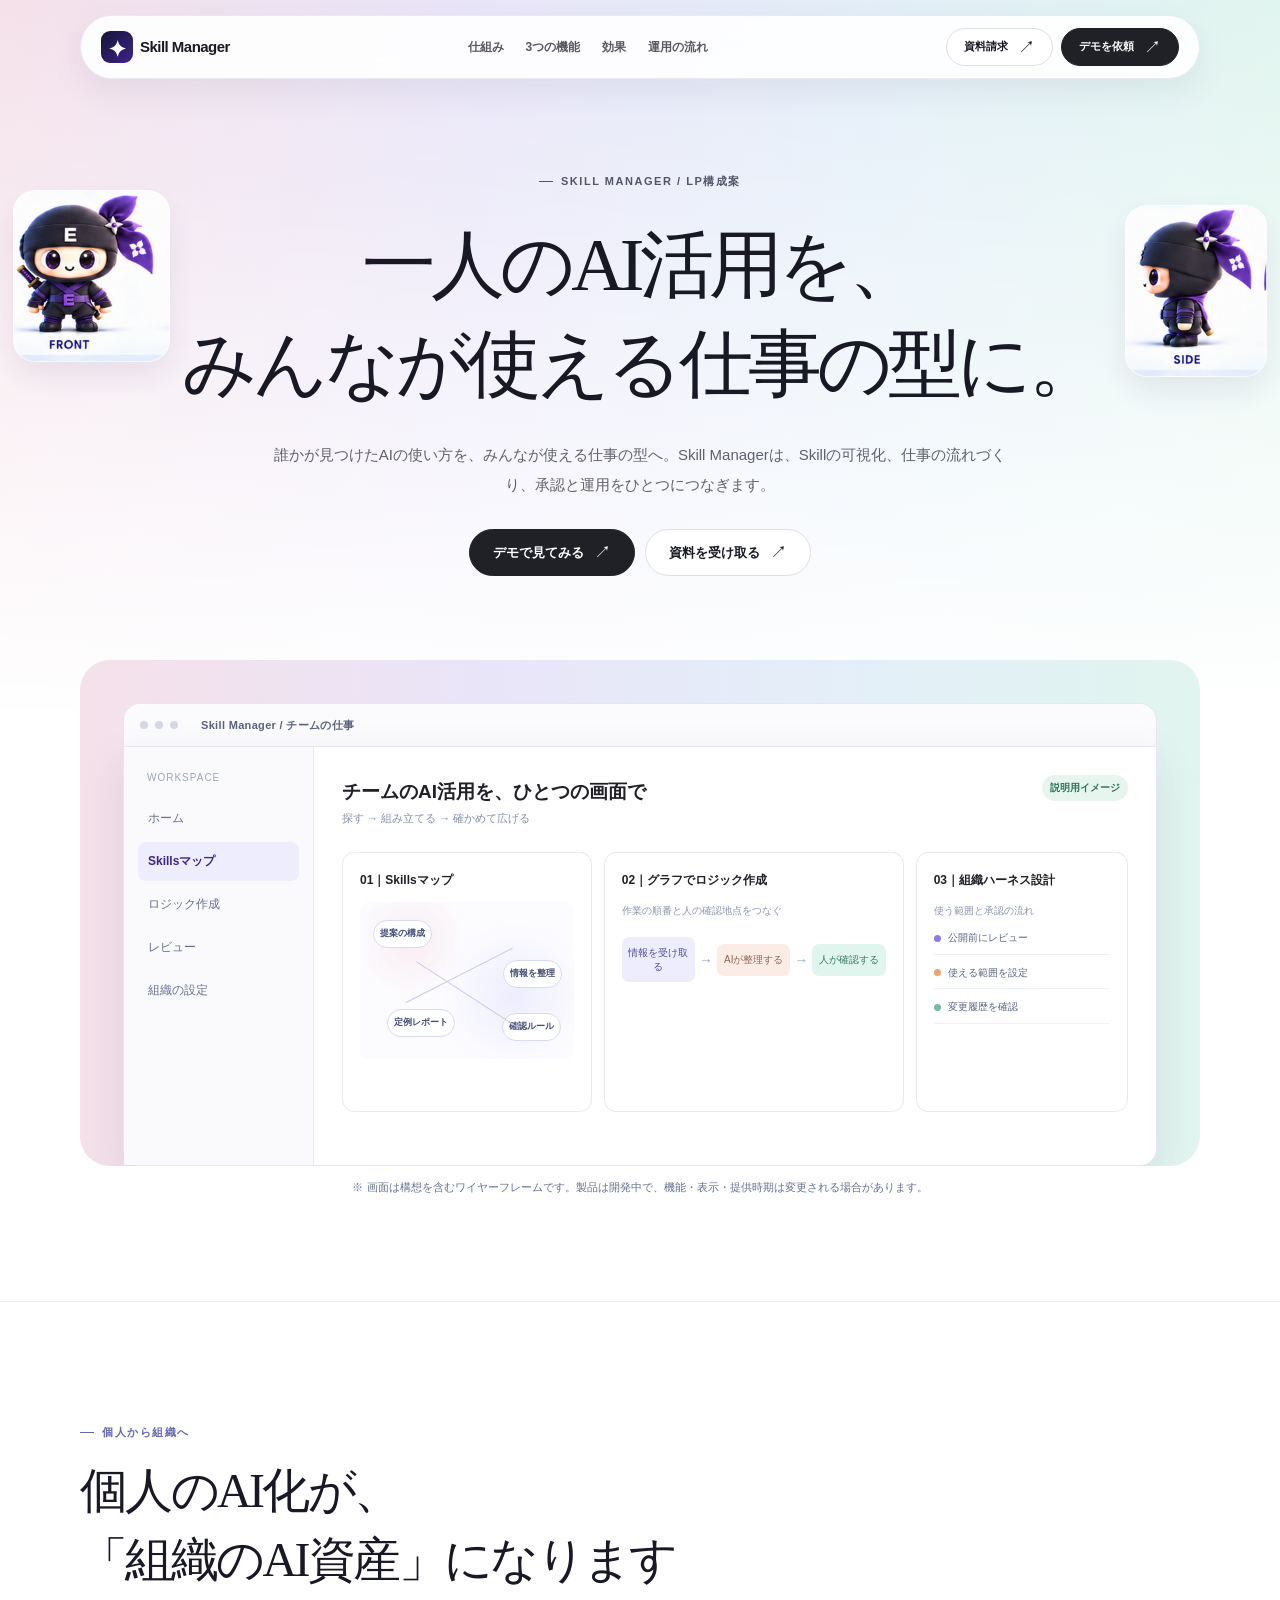
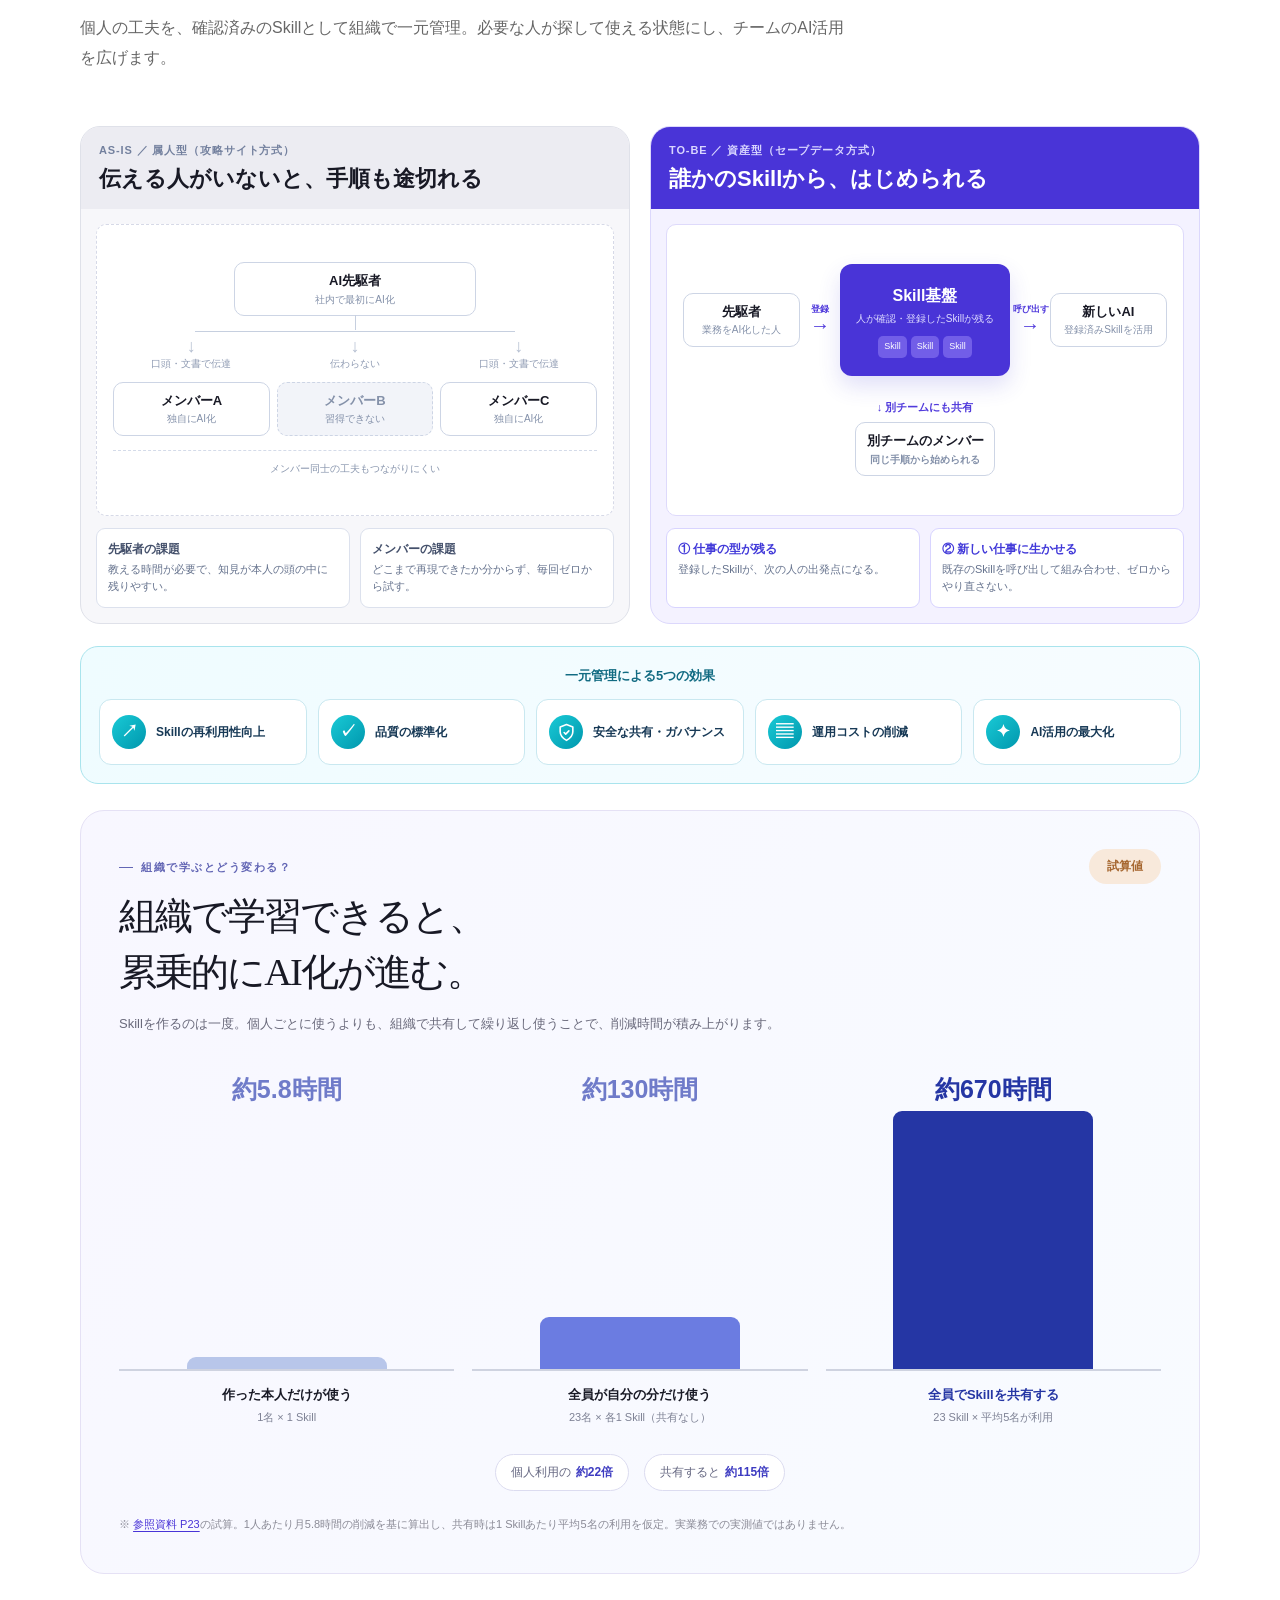
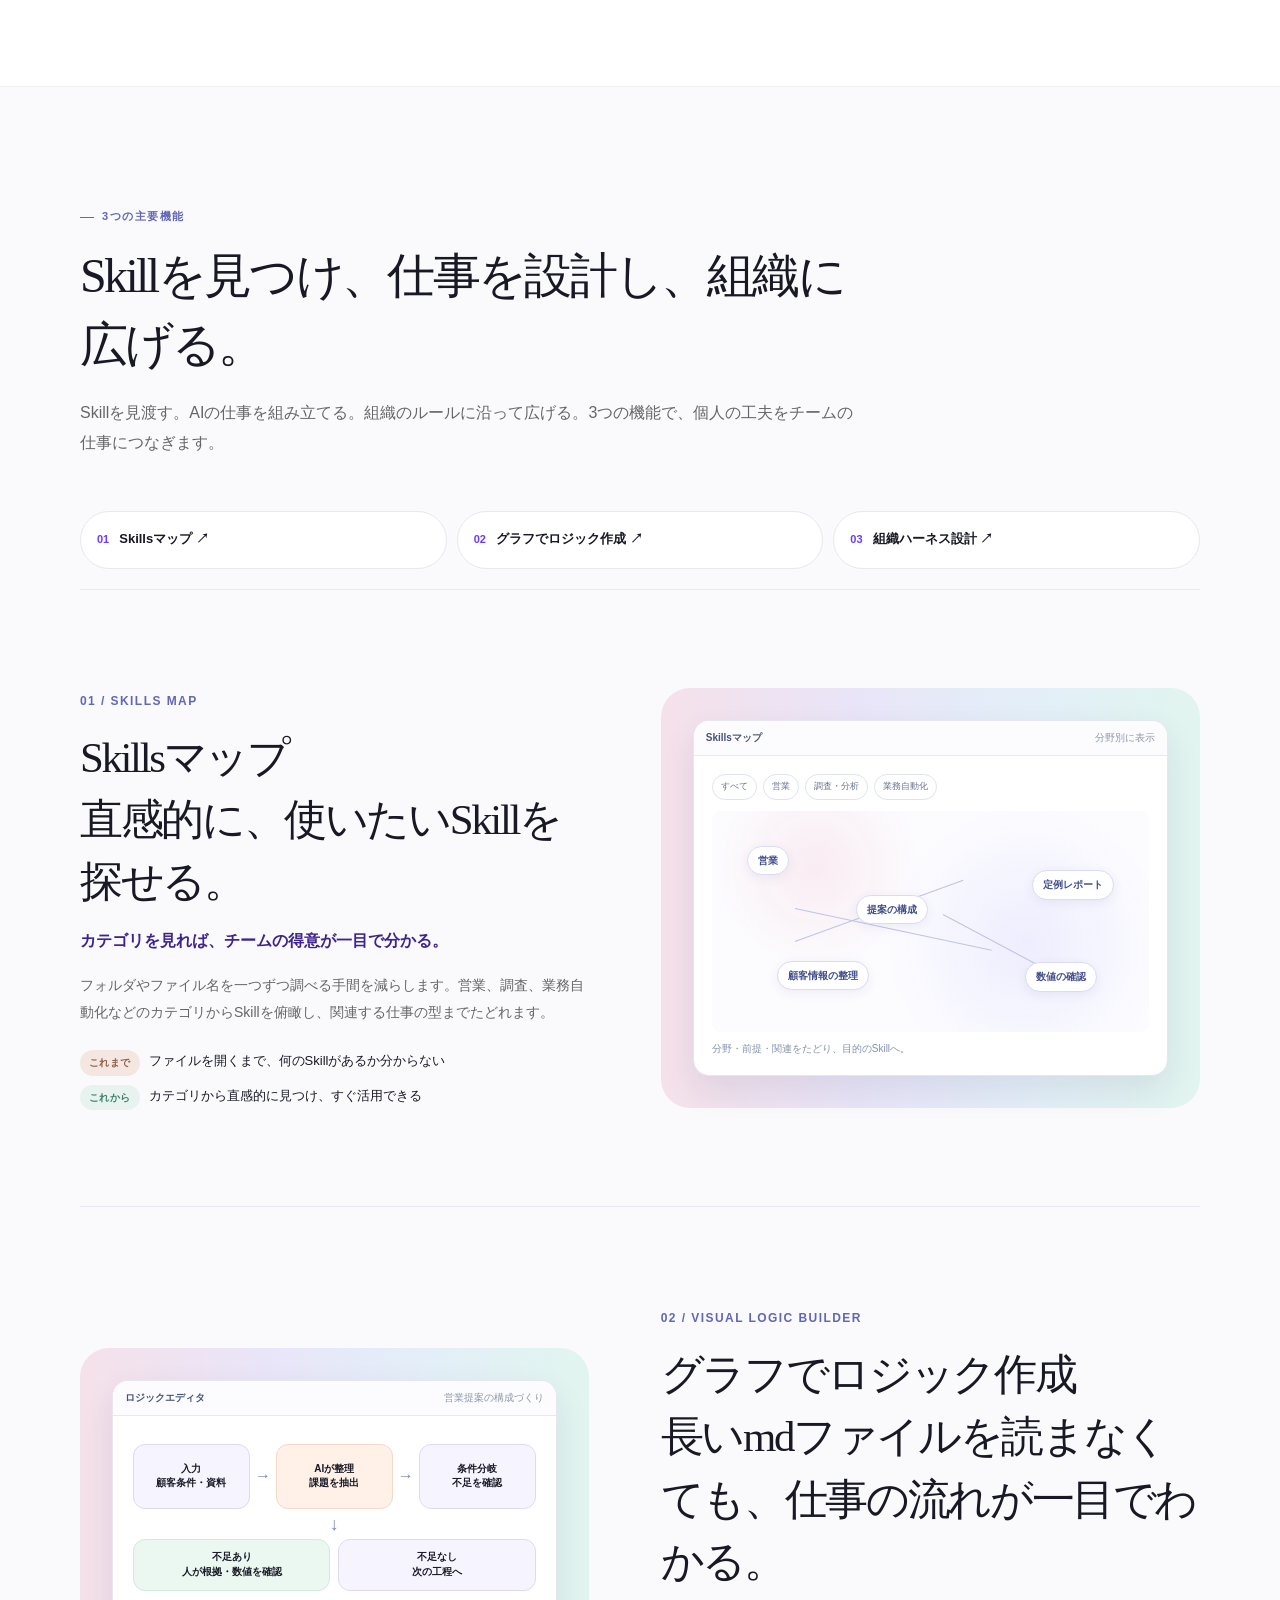
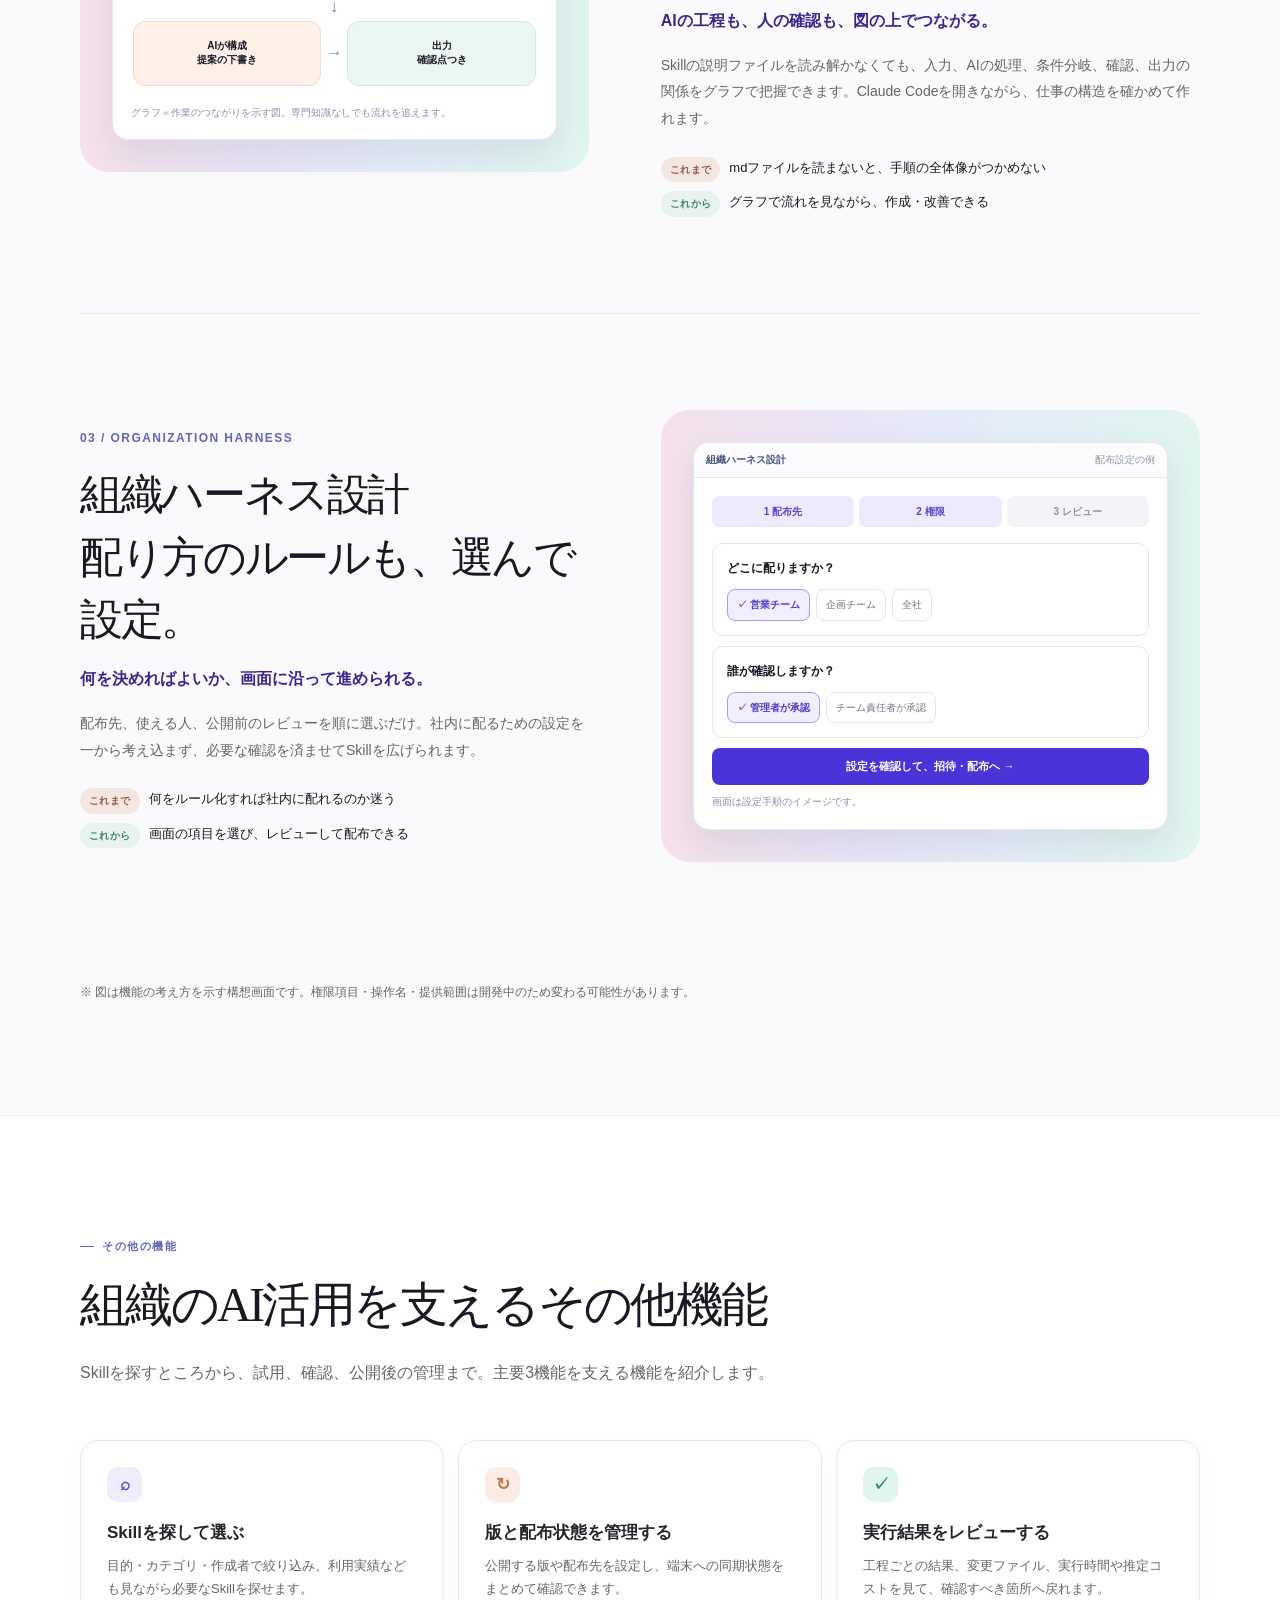
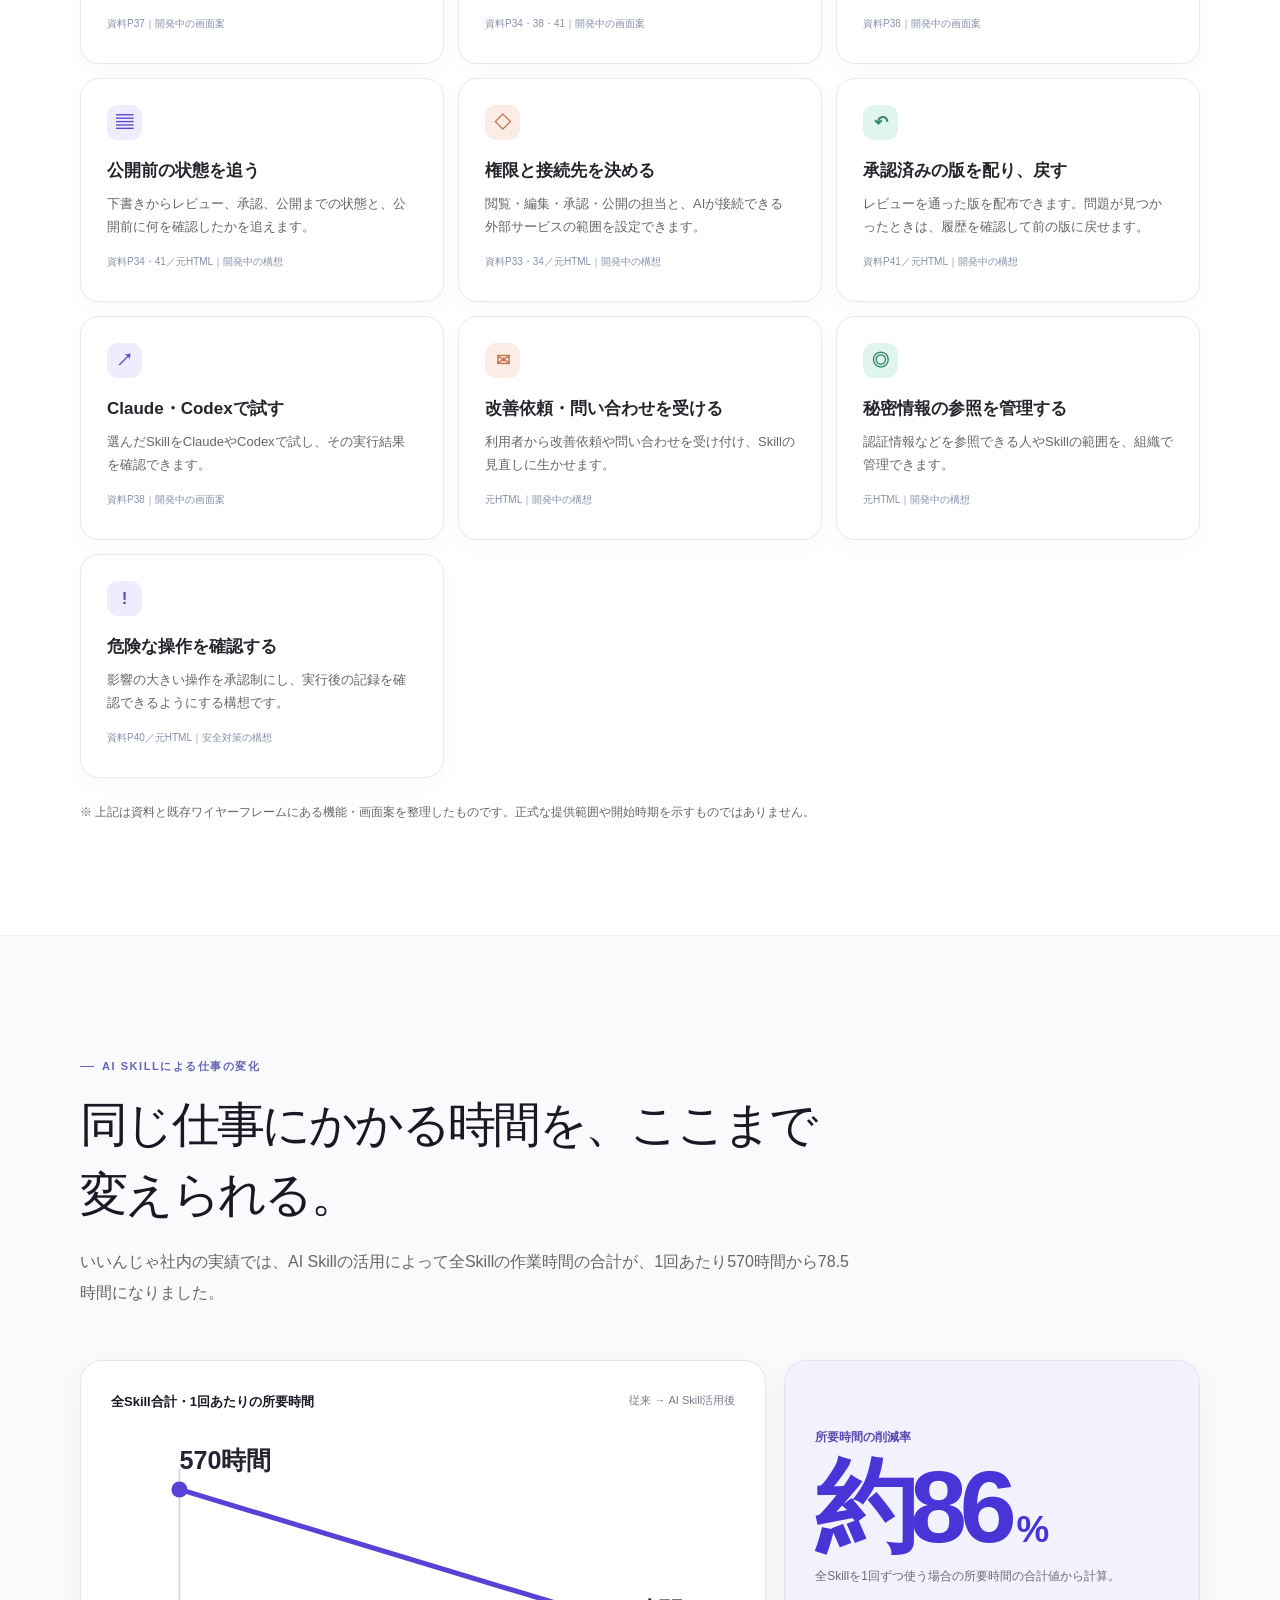
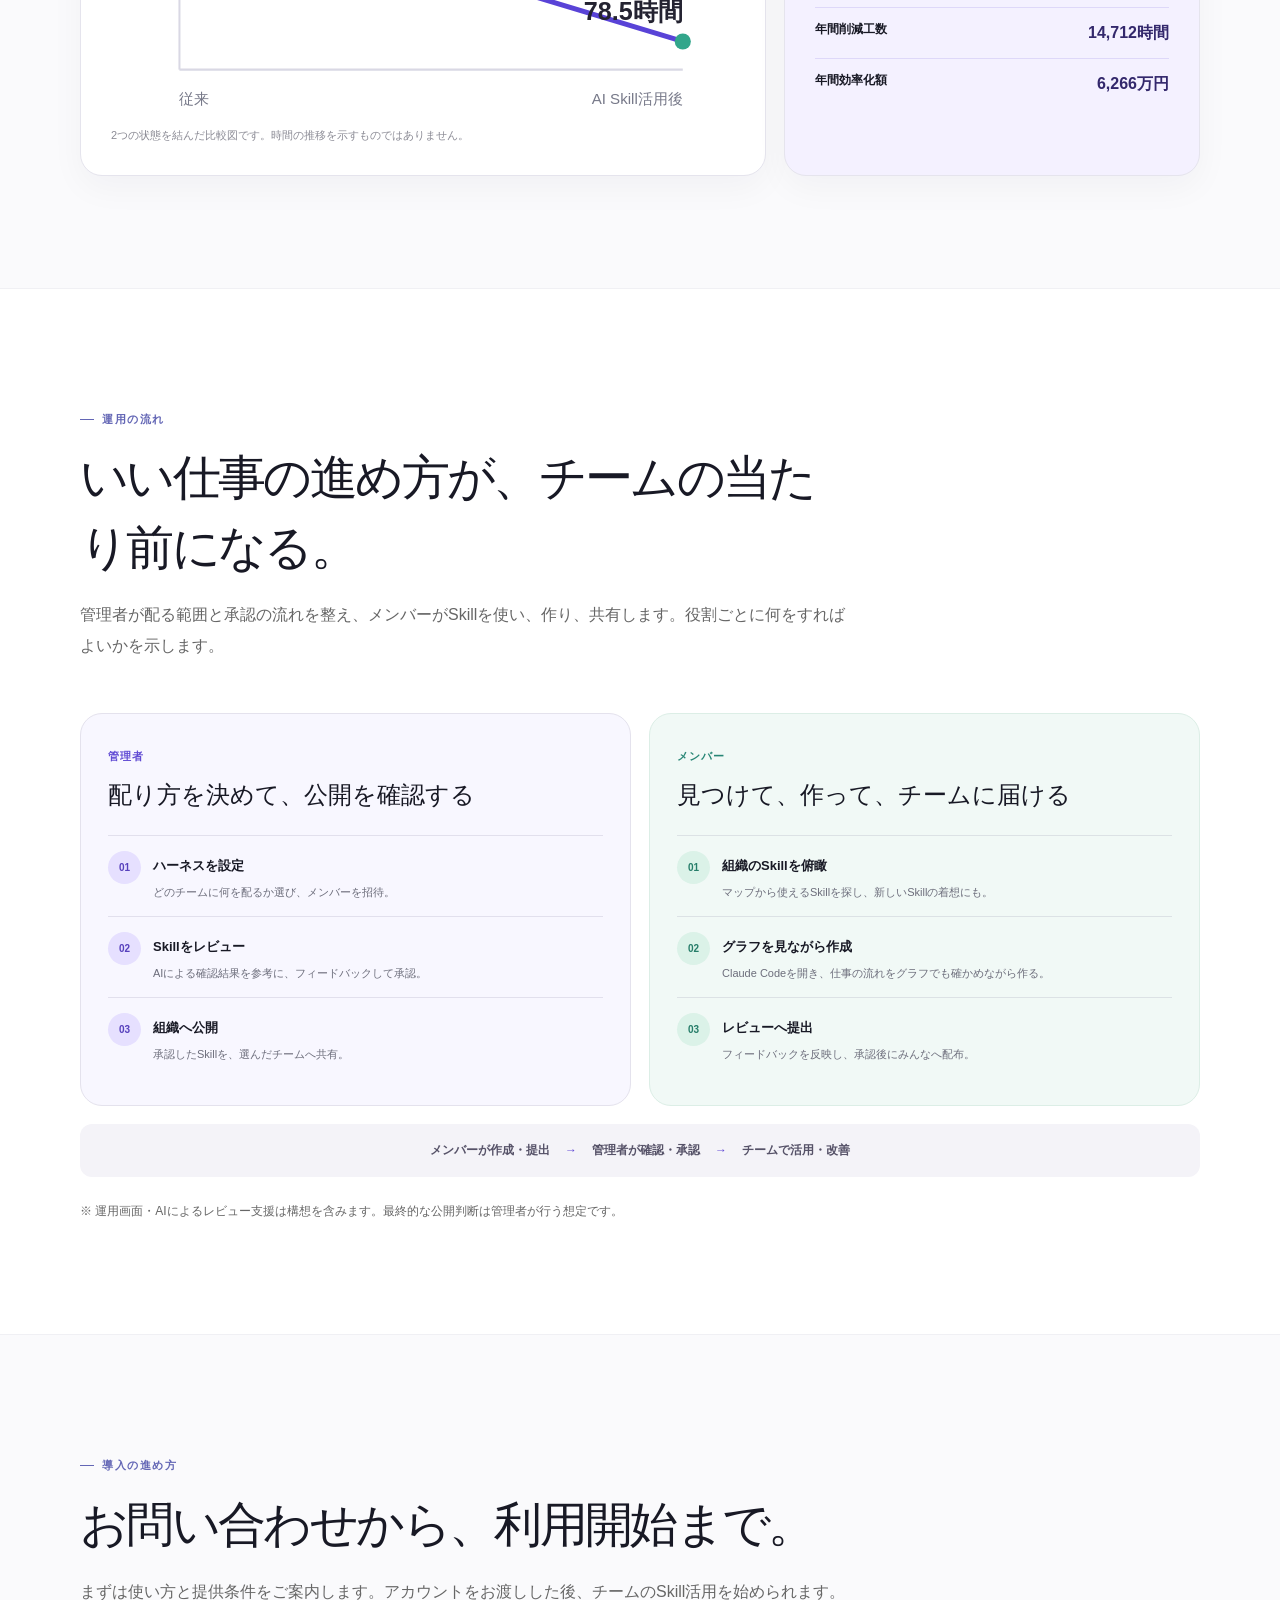
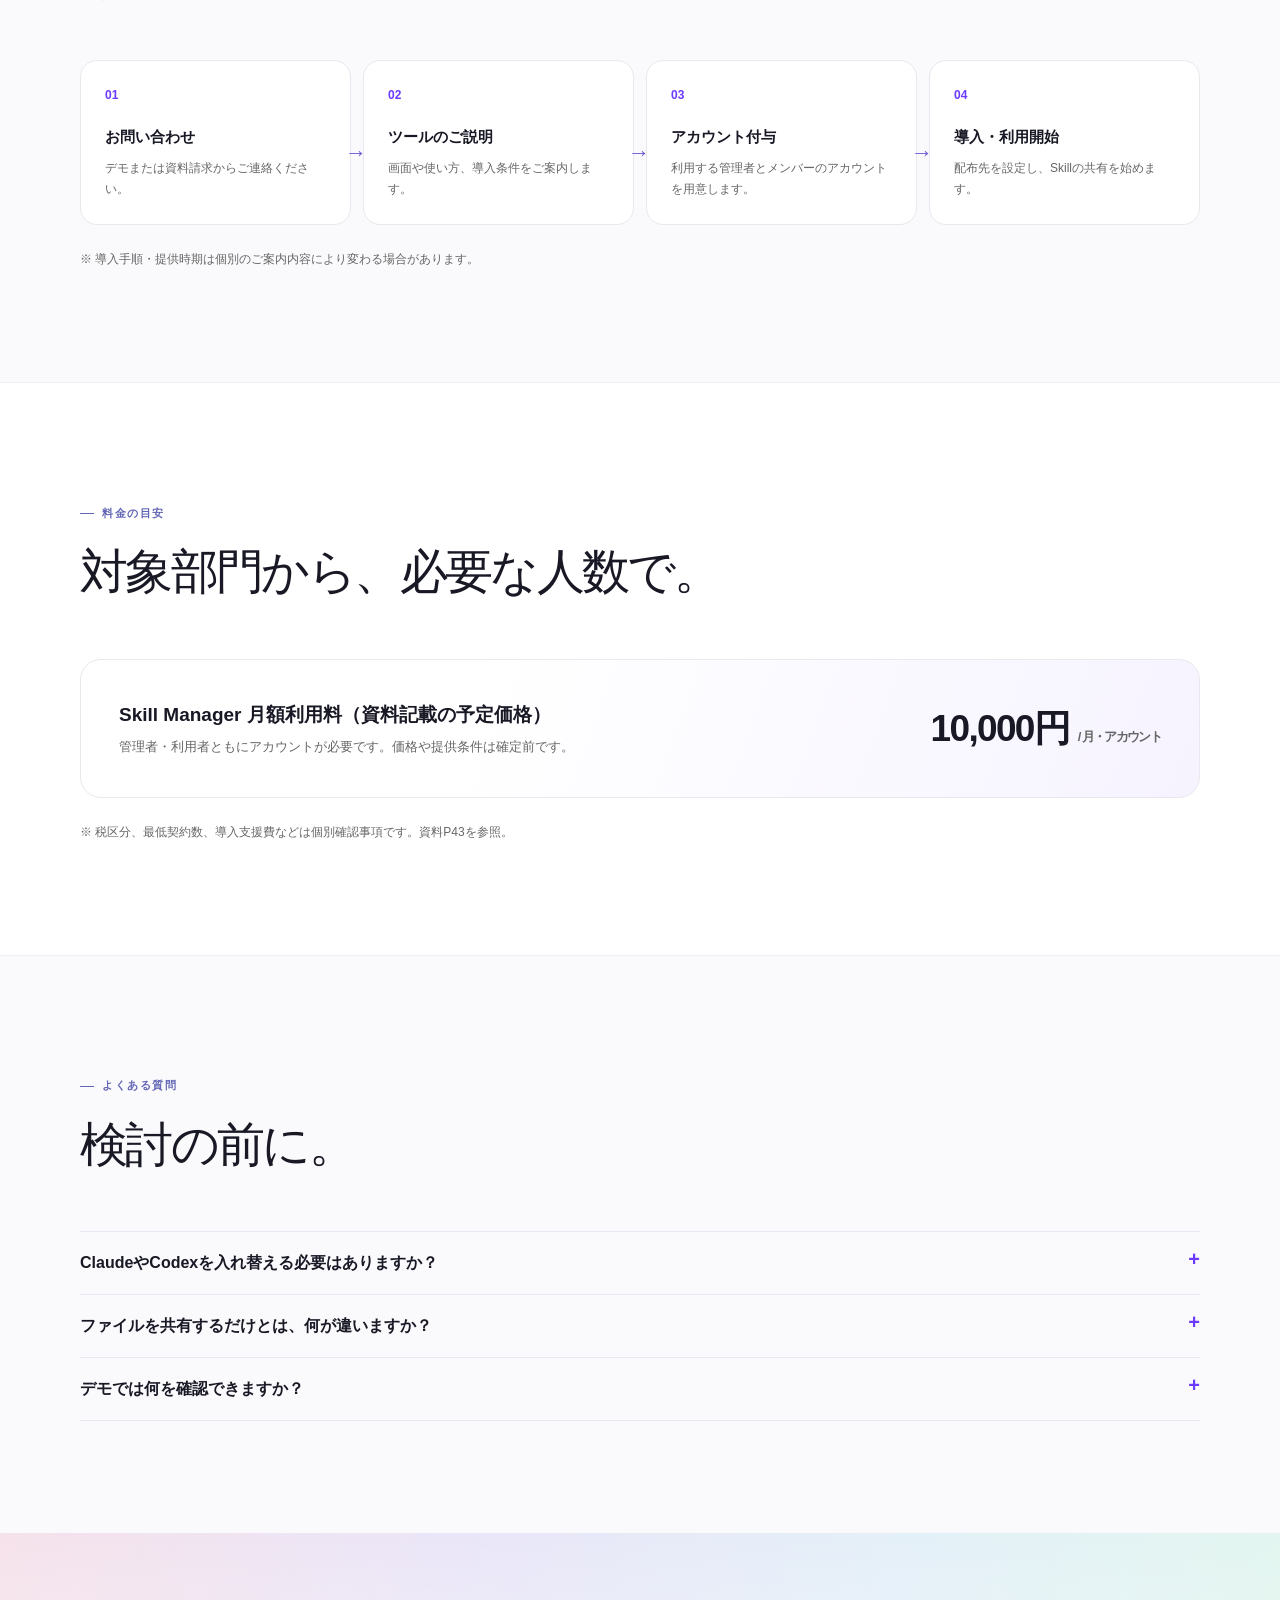
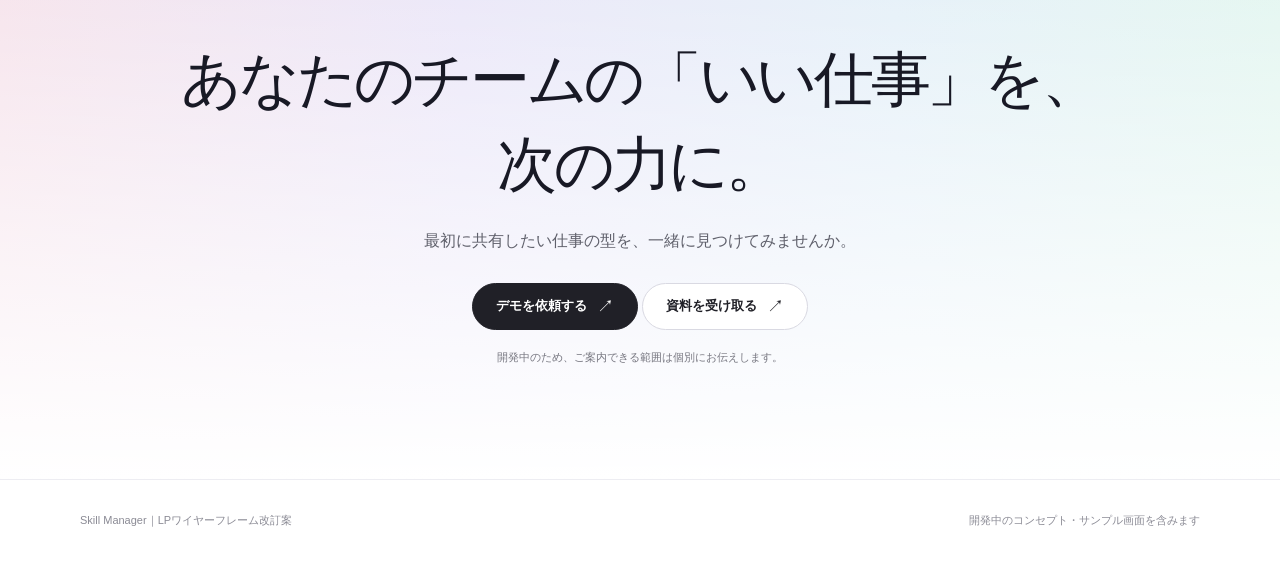
==== commit 4fece4b5: "Polish Skill Manager LP copy" ====
--- a/docs/skill-manager-lp-revised.html
+++ b/docs/skill-manager-lp-revised.html
@@ -471,12 +471,12 @@
         <div class="feature-index"><a href="#feature-map"><span>01</span> Skillsマップ ↗</a><a href="#feature-graph"><span>02</span> グラフでロジック作成 ↗</a><a href="#feature-harness"><span>03</span> 組織ハーネス設計 ↗</a></div>
 
         <article id="feature-map" class="feature">
-          <div class="feature-copy"><span class="number">01 / SKILLS MAP</span><h3>Skillsマップ<br>ファイルを探し回らず、使えるSkillが見つかる。</h3><div class="one-line">カテゴリを見れば、チームの得意が一目で分かる。</div><p>フォルダやファイル名を一つずつ調べる手間を減らします。営業、調査、業務自動化などのカテゴリからSkillを俯瞰し、関連する仕事の型までたどれます。</p><div class="before-after"><div><b>これまで</b><span>ファイルを開くまで、何のSkillがあるか分からない</span></div><div><b>これから</b><span>カテゴリから直感的に見つけ、すぐ活用できる</span></div></div></div>
+          <div class="feature-copy"><span class="number">01 / SKILLS MAP</span><h3>Skillsマップ<br>直感的に、使いたいSkillを探せる。</h3><div class="one-line">カテゴリを見れば、チームの得意が一目で分かる。</div><p>フォルダやファイル名を一つずつ調べる手間を減らします。営業、調査、業務自動化などのカテゴリからSkillを俯瞰し、関連する仕事の型までたどれます。</p><div class="before-after"><div><b>これまで</b><span>ファイルを開くまで、何のSkillがあるか分からない</span></div><div><b>これから</b><span>カテゴリから直感的に見つけ、すぐ活用できる</span></div></div></div>
           <div class="feature-visual"><div class="visual-window"><div class="visual-bar"><strong>Skillsマップ</strong><span>分野別に表示</span></div><div class="visual-inner"><div class="filter-row"><span>すべて</span><span>営業</span><span>調査・分析</span><span>業務自動化</span></div><div class="map-large" aria-label="提案、情報整理、確認などのSkillの関係を示す図"><i class="map-line a"></i><i class="map-line b"></i><i class="map-line c"></i><span class="map-node a">営業</span><span class="map-node b">提案の構成</span><span class="map-node c">顧客情報の整理</span><span class="map-node d">定例レポート</span><span class="map-node e">数値の確認</span></div><p class="visual-help">分野・前提・関連をたどり、目的のSkillへ。</p></div></div></div>
         </article>
 
         <article id="feature-graph" class="feature reverse">
-          <div class="feature-copy"><span class="number">02 / VISUAL LOGIC BUILDER</span><h3>グラフでロジック作成<br>長いmdを解読せず、仕事の流れが見える。</h3><div class="one-line">AIの工程も、人の確認も、図の上でつながる。</div><p>Skillの説明ファイルを読み解かなくても、入力、AIの処理、条件分岐、確認、出力の関係をグラフで把握できます。Claude Codeを開きながら、仕事の構造を確かめて作れます。</p><div class="before-after"><div><b>これまで</b><span>mdファイルを読まないと、手順の全体像がつかめない</span></div><div><b>これから</b><span>グラフで流れを見ながら、作成・改善できる</span></div></div></div>
+          <div class="feature-copy"><span class="number">02 / VISUAL LOGIC BUILDER</span><h3>グラフでロジック作成<br>長いmdファイルを読まなくても、仕事の流れが一目でわかる。</h3><div class="one-line">AIの工程も、人の確認も、図の上でつながる。</div><p>Skillの説明ファイルを読み解かなくても、入力、AIの処理、条件分岐、確認、出力の関係をグラフで把握できます。Claude Codeを開きながら、仕事の構造を確かめて作れます。</p><div class="before-after"><div><b>これまで</b><span>mdファイルを読まないと、手順の全体像がつかめない</span></div><div><b>これから</b><span>グラフで流れを見ながら、作成・改善できる</span></div></div></div>
           <div class="feature-visual"><div class="visual-window"><div class="visual-bar"><strong>ロジックエディタ</strong><span>営業提案の構成づくり</span></div><div class="visual-inner"><div class="graph-flow" role="img" aria-label="顧客条件を入力し、AIが課題を整理。不足があれば人が確認し、なければ次へ進む。AIが提案の下書きを作り、確認点つきで出力する流れ"><div class="graph-row"><div class="graph-node">入力<br>顧客条件・資料</div><span class="graph-arrow" aria-hidden="true">→</span><div class="graph-node orange">AIが整理<br>課題を抽出</div><span class="graph-arrow" aria-hidden="true">→</span><div class="graph-node">条件分岐<br>不足を確認</div></div><div class="graph-down" aria-hidden="true">↓</div><div class="graph-branches"><div class="graph-node green">不足あり<br>人が根拠・数値を確認</div><div class="graph-node">不足なし<br>次の工程へ</div></div><div class="graph-down" aria-hidden="true">↓</div><div class="graph-row"><div class="graph-node orange">AIが構成<br>提案の下書き</div><span class="graph-arrow" aria-hidden="true">→</span><div class="graph-node green">出力<br>確認点つき</div></div></div><p class="visual-help">グラフ＝作業のつながりを示す図。専門知識なしでも流れを追えます。</p></div></div></div>
         </article>
 
@@ -509,16 +509,15 @@
 
     <section id="cases" class="section soft" aria-labelledby="cases-title">
       <div class="wrap">
-        <div class="section-head"><span class="eyebrow">AI Skillによる仕事の変化</span><h2 id="cases-title">同じ仕事にかかる時間を、ここまで変えられる。</h2><p>いいんじゃのAI Skill活用資料では、全Skillの作業時間の合計が、従来の570時間から78.5時間になったと示されています。1回あたりの所要時間を、資料掲載値で比較します。</p></div>
+        <div class="section-head"><span class="eyebrow">AI Skillによる仕事の変化</span><h2 id="cases-title">同じ仕事にかかる時間を、ここまで変えられる。</h2><p>いいんじゃ社内の実績では、AI Skillの活用によって全Skillの作業時間の合計が、1回あたり570時間から78.5時間になりました。</p></div>
         <div class="impact-layout">
           <div class="impact-chart" role="img" aria-label="全Skillの作業時間の合計。従来は1回あたり570時間、AI Skill活用後は78.5時間で、約86パーセント削減。資料掲載値の2点比較。時系列推移ではありません。">
             <div class="impact-chart-top"><strong>全Skill合計・1回あたりの所要時間</strong><span>従来 → AI Skill活用後</span></div>
             <svg viewBox="0 0 620 300" aria-hidden="true" focusable="false"><line x1="68" y1="244" x2="568" y2="244" class="chart-axis"/><line x1="68" y1="44" x2="68" y2="244" class="chart-axis"/><line x1="68" y1="65" x2="568" y2="216" class="chart-line"/><circle cx="68" cy="65" r="8" class="chart-point-start"/><circle cx="568" cy="216" r="8" class="chart-point-end"/><text x="68" y="45" class="chart-value">570時間</text><text x="568" y="195" text-anchor="end" class="chart-value">78.5時間</text><text x="68" y="278" class="chart-label">従来</text><text x="568" y="278" text-anchor="end" class="chart-label">AI Skill活用後</text></svg>
             <p>2つの状態を結んだ比較図です。時間の推移を示すものではありません。</p>
           </div>
-          <div class="impact-result"><span>資料掲載の削減率</span><strong>約86<small>%</small></strong><p>全Skillを1回ずつ使う場合の所要時間の合計値から計算。</p><div><b>年間削減工数</b><strong>14,712時間</strong></div><div><b>年間効率化額</b><strong>6,266万円</strong></div></div>
-        </div>
-        <p class="section-note">出典：<a href="https://www.figma.com/slides/As03xyTjrAVrwjZDCvDXG8/AI%E5%8D%9A%E8%A6%A7%E4%BC%9A?node-id=1-875" target="_blank" rel="noopener noreferrer">いいんじゃ「AI博覧会」資料 P5</a>。資料掲載値を転記しています。集計条件や実測・試算の区分は資料に明記されていません。</p>
+          <div class="impact-result"><span>所要時間の削減率</span><strong>約86<small>%</small></strong><p>全Skillを1回ずつ使う場合の所要時間の合計値から計算。</p><div><b>年間削減工数</b><strong>14,712時間</strong></div><div><b>年間効率化額</b><strong>6,266万円</strong></div></div>
+        </div>
       </div>
     </section>
 
@@ -534,7 +533,7 @@
       </div>
     </section>
 
-    <section id="start" class="section soft" aria-labelledby="start-title"><div class="wrap"><div class="section-head"><span class="eyebrow">導入の進め方</span><h2 id="start-title">お問い合わせから、利用開始まで。</h2><p>まずは使い方と提供条件をご案内します。アカウントをお渡しした後、チームのSkill活用を始められます。</p></div><ol class="start-grid"><li class="start-step"><b>01</b><h3>お問い合わせ</h3><p>デモまたは資料請求からご連絡ください。</p></li><li class="start-step"><b>02</b><h3>ツールの説明</h3><p>画面や使い方、導入条件をご案内します。</p></li><li class="start-step"><b>03</b><h3>アカウント付与</h3><p>利用する管理者とメンバーのアカウントを用意します。</p></li><li class="start-step"><b>04</b><h3>導入・利用開始</h3><p>配布先を設定し、Skillの共有を始めます。</p></li></ol><p class="section-note">※ 導入手順・提供時期は個別のご案内内容により変わる場合があります。</p></div></section>
+    <section id="start" class="section soft" aria-labelledby="start-title"><div class="wrap"><div class="section-head"><span class="eyebrow">導入の進め方</span><h2 id="start-title">お問い合わせから、利用開始まで。</h2><p>まずは使い方と提供条件をご案内します。アカウントをお渡しした後、チームのSkill活用を始められます。</p></div><ol class="start-grid"><li class="start-step"><b>01</b><h3>お問い合わせ</h3><p>デモまたは資料請求からご連絡ください。</p></li><li class="start-step"><b>02</b><h3>ツールのご説明</h3><p>画面や使い方、導入条件をご案内します。</p></li><li class="start-step"><b>03</b><h3>アカウント付与</h3><p>利用する管理者とメンバーのアカウントを用意します。</p></li><li class="start-step"><b>04</b><h3>導入・利用開始</h3><p>配布先を設定し、Skillの共有を始めます。</p></li></ol><p class="section-note">※ 導入手順・提供時期は個別のご案内内容により変わる場合があります。</p></div></section>
 
     <section id="pricing" class="section" aria-labelledby="pricing-title"><div class="wrap"><div class="section-head"><span class="eyebrow">料金の目安</span><h2 id="pricing-title">対象部門から、必要な人数で。</h2></div><div class="price-card"><div><h3>Skill Manager 月額利用料（資料記載の予定価格）</h3><p>管理者・利用者ともにアカウントが必要です。価格や提供条件は確定前です。</p></div><strong>10,000円 <small>/ 月・アカウント</small></strong></div><p class="section-note">※ 税区分、最低契約数、導入支援費などは個別確認事項です。資料P43を参照。</p></div></section>
 
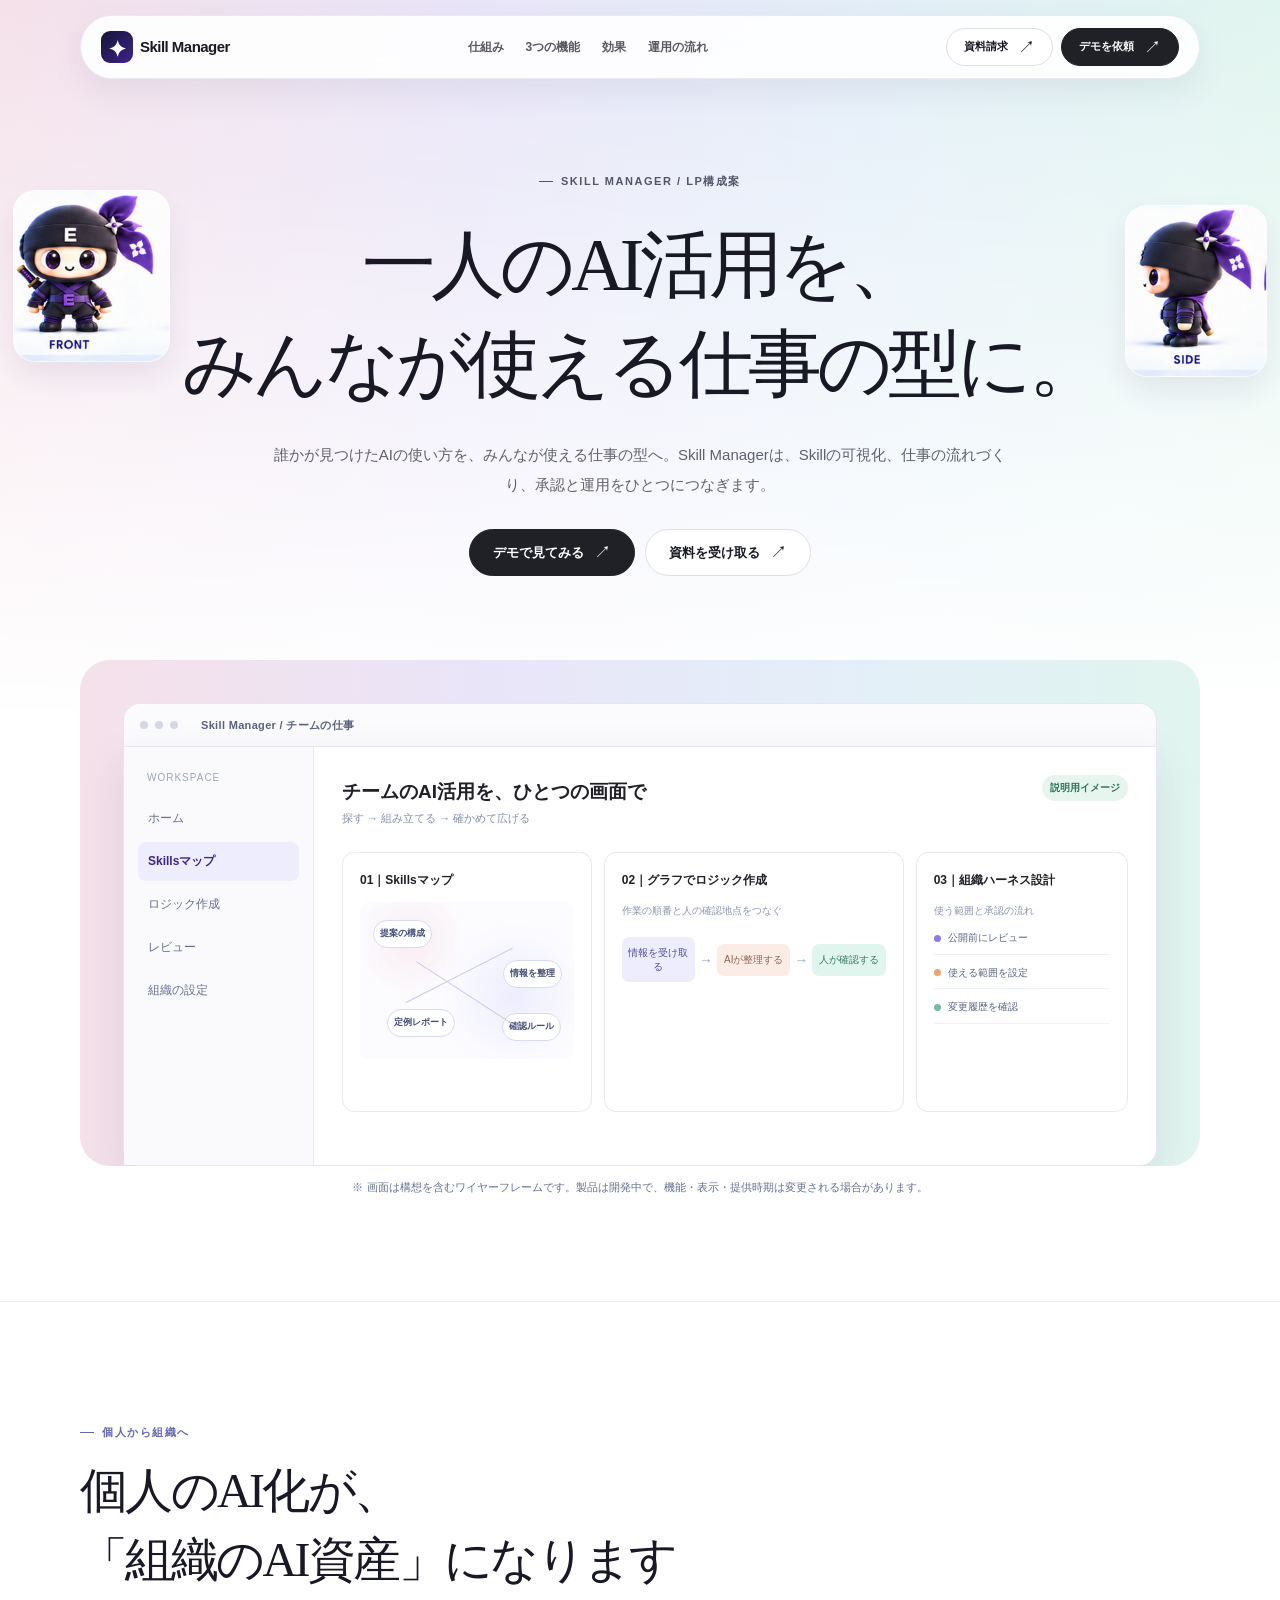
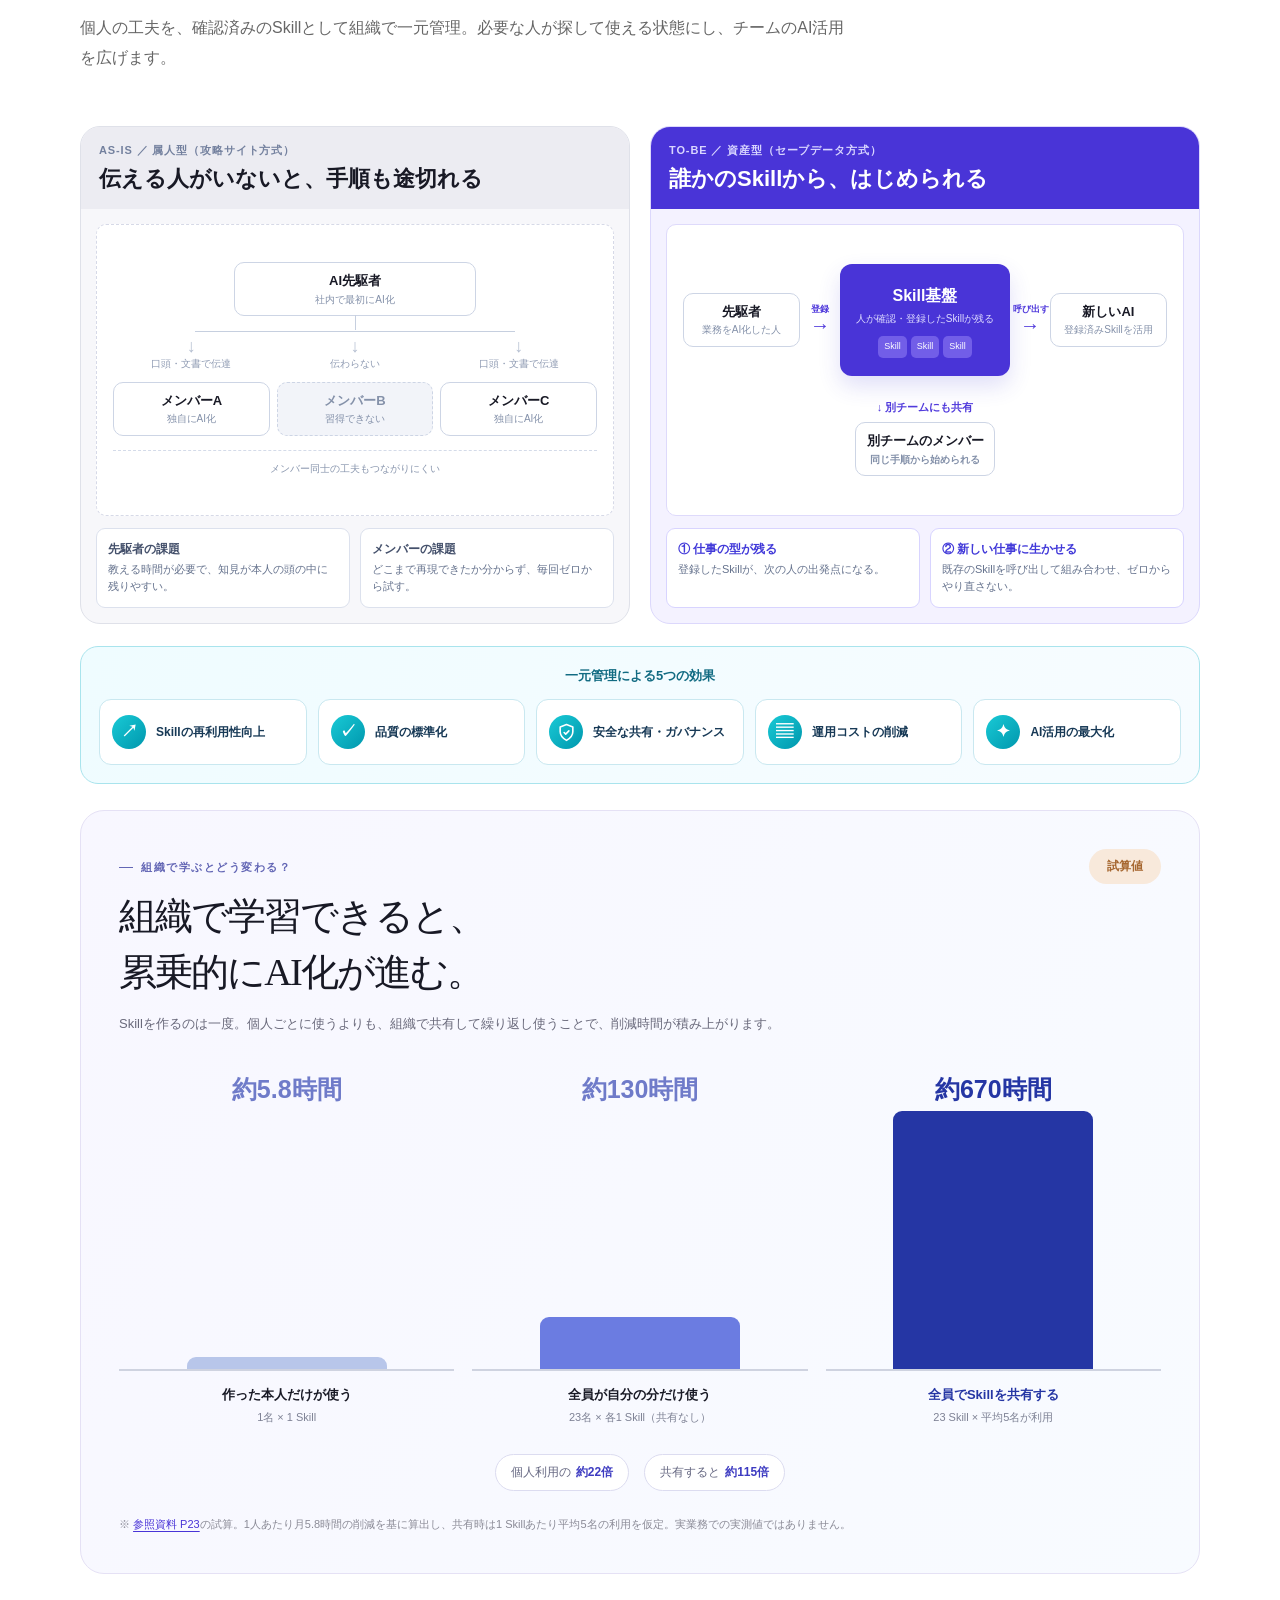
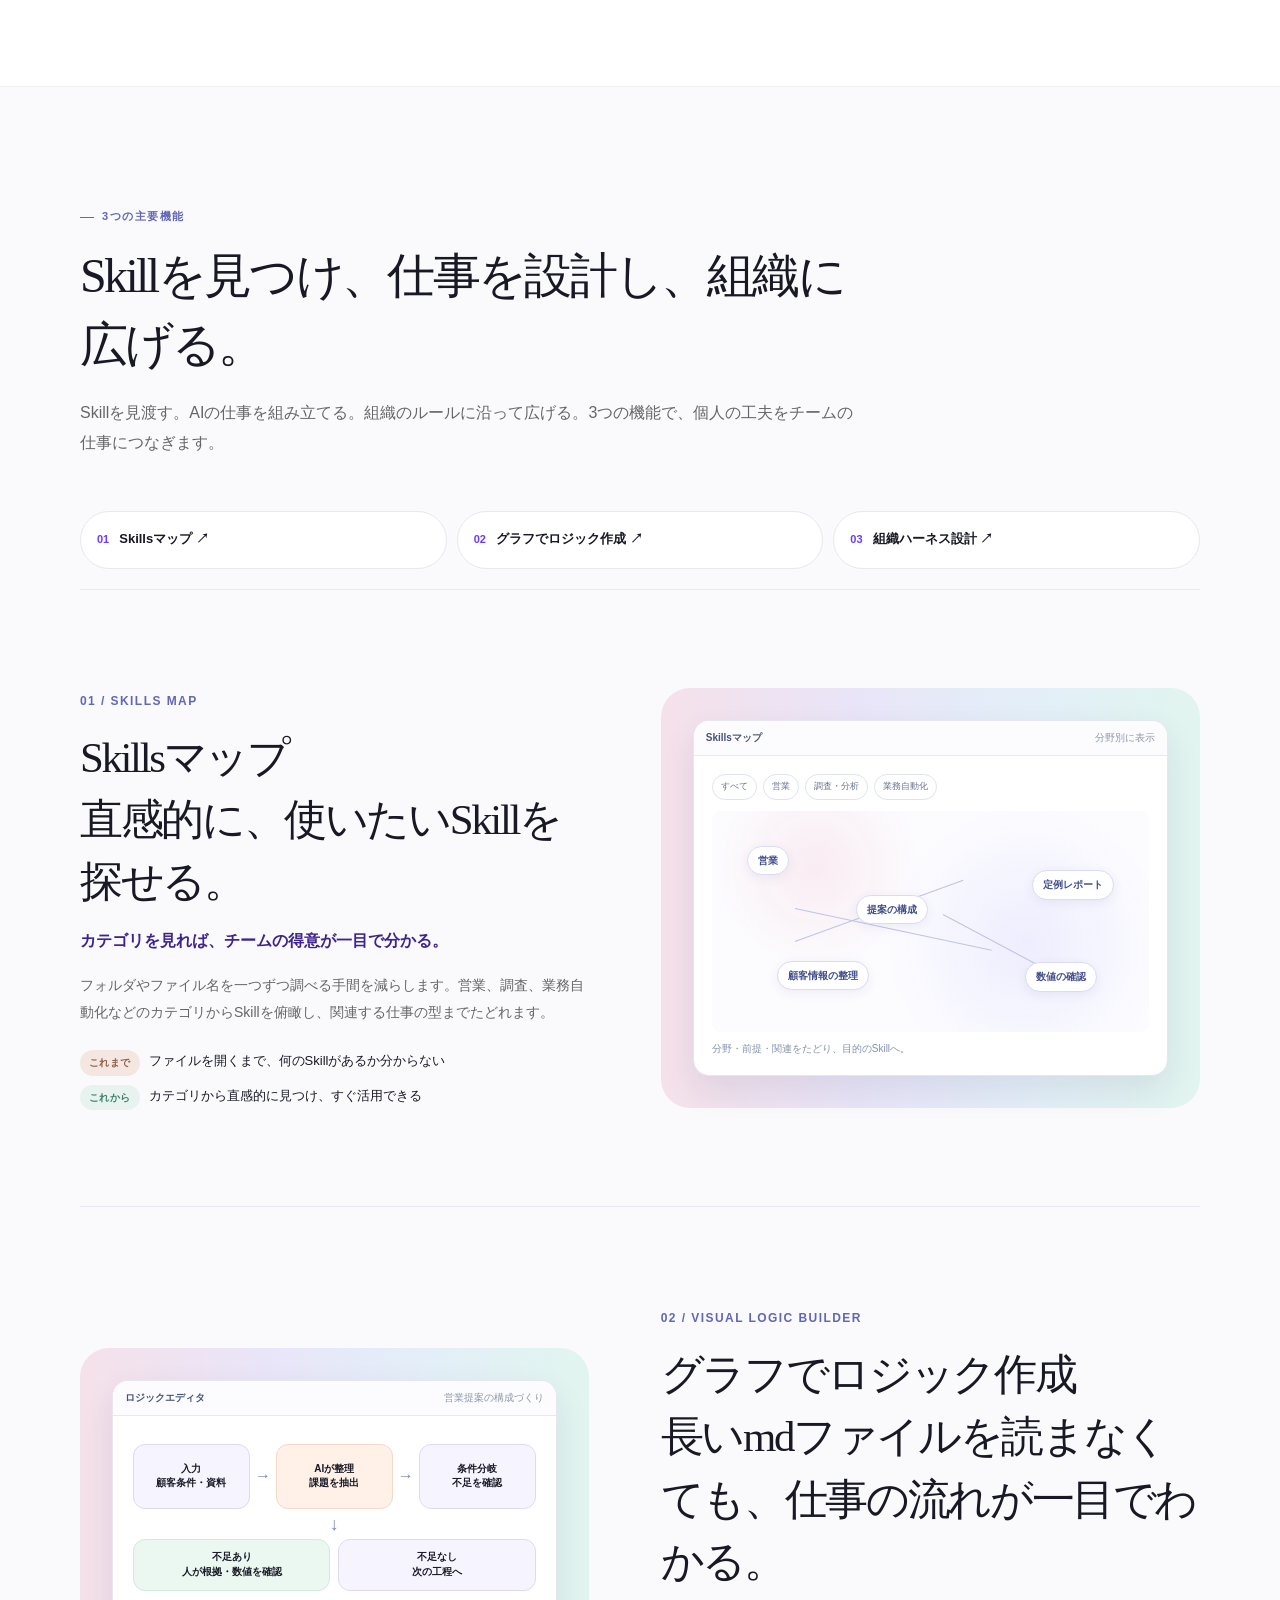
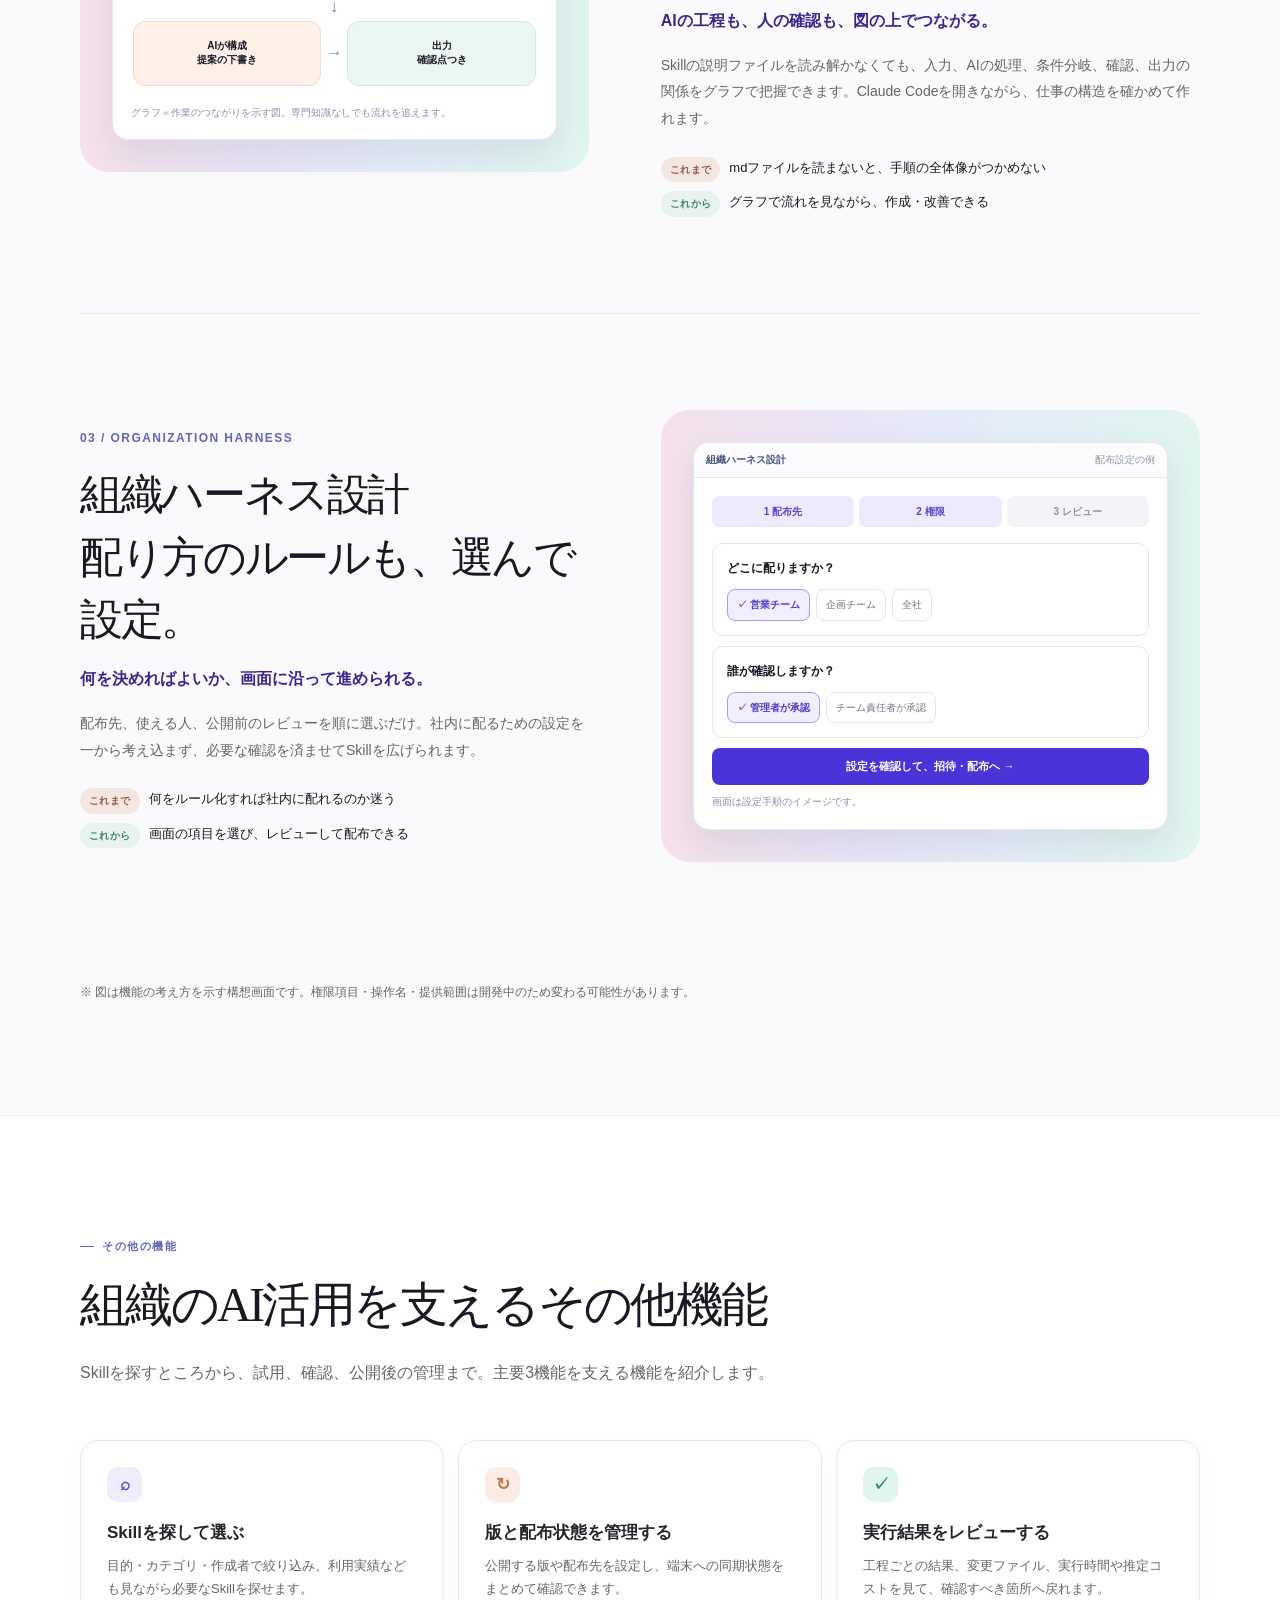
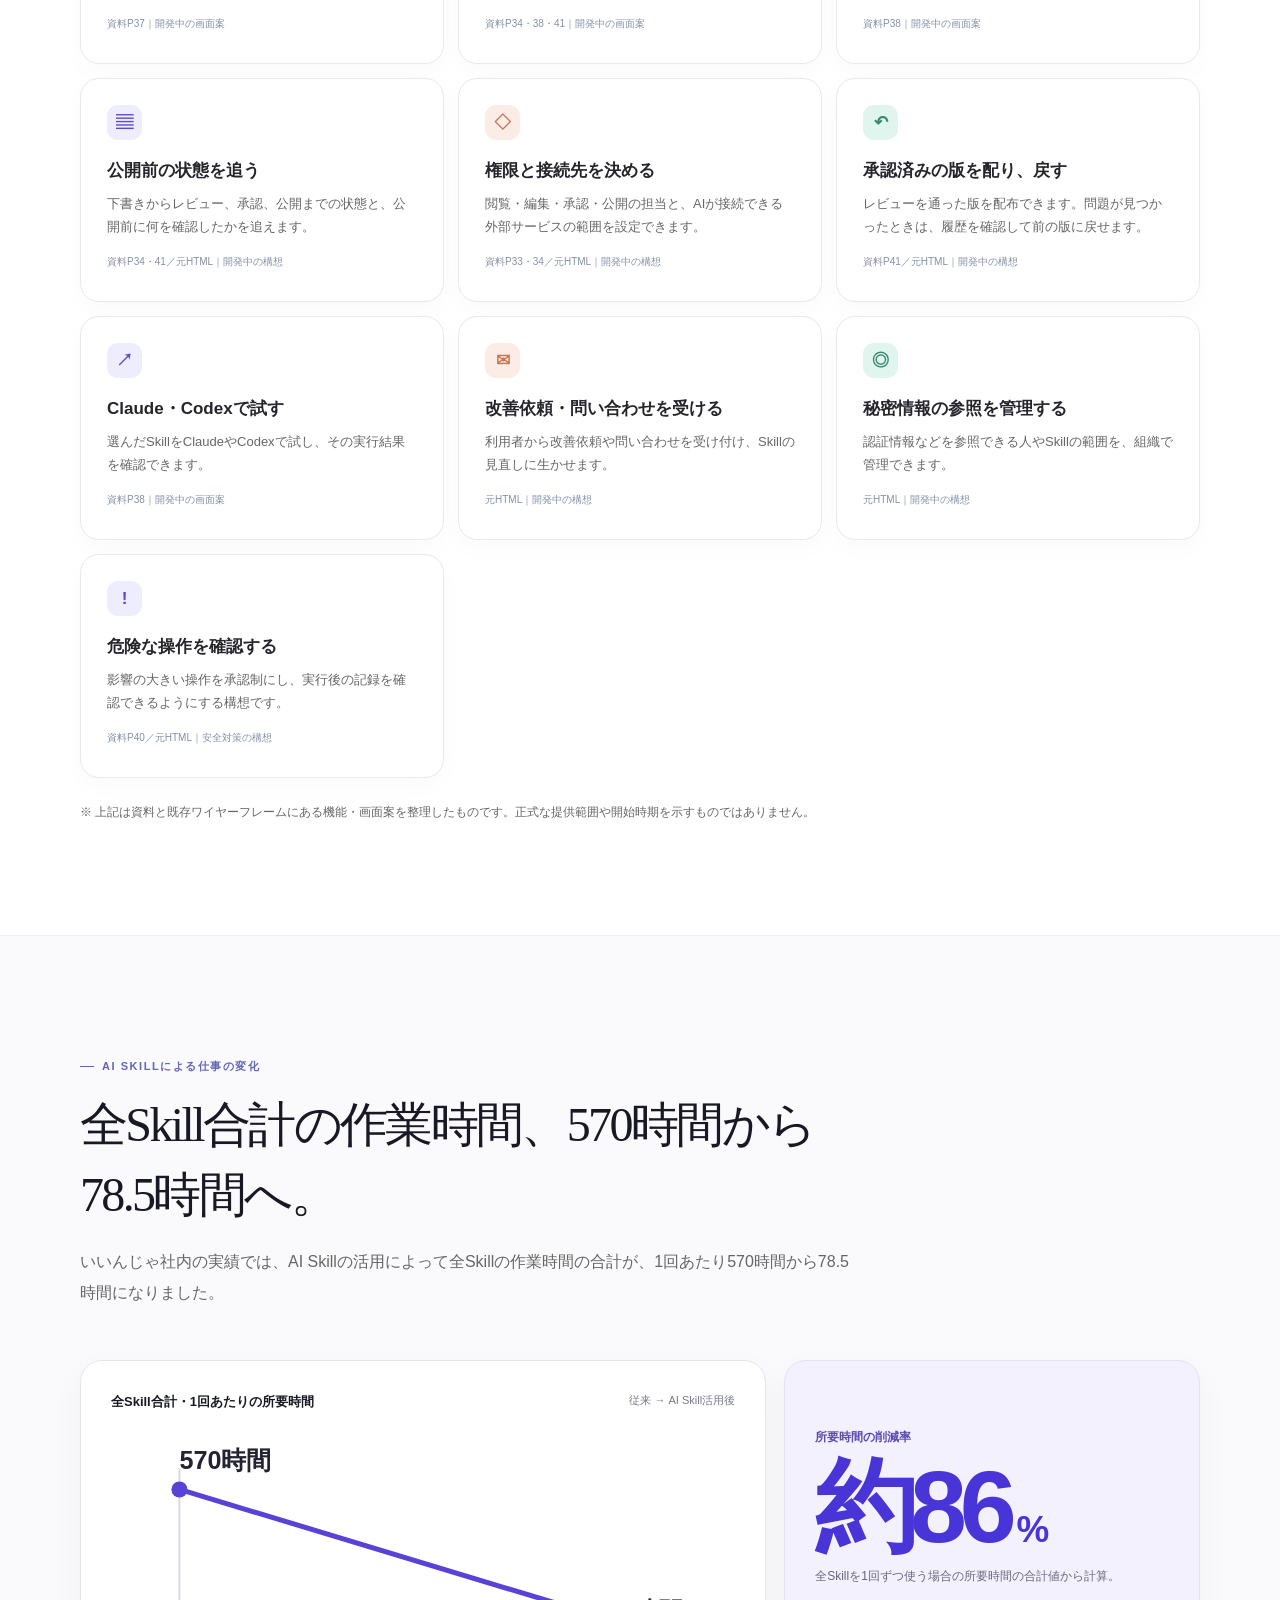
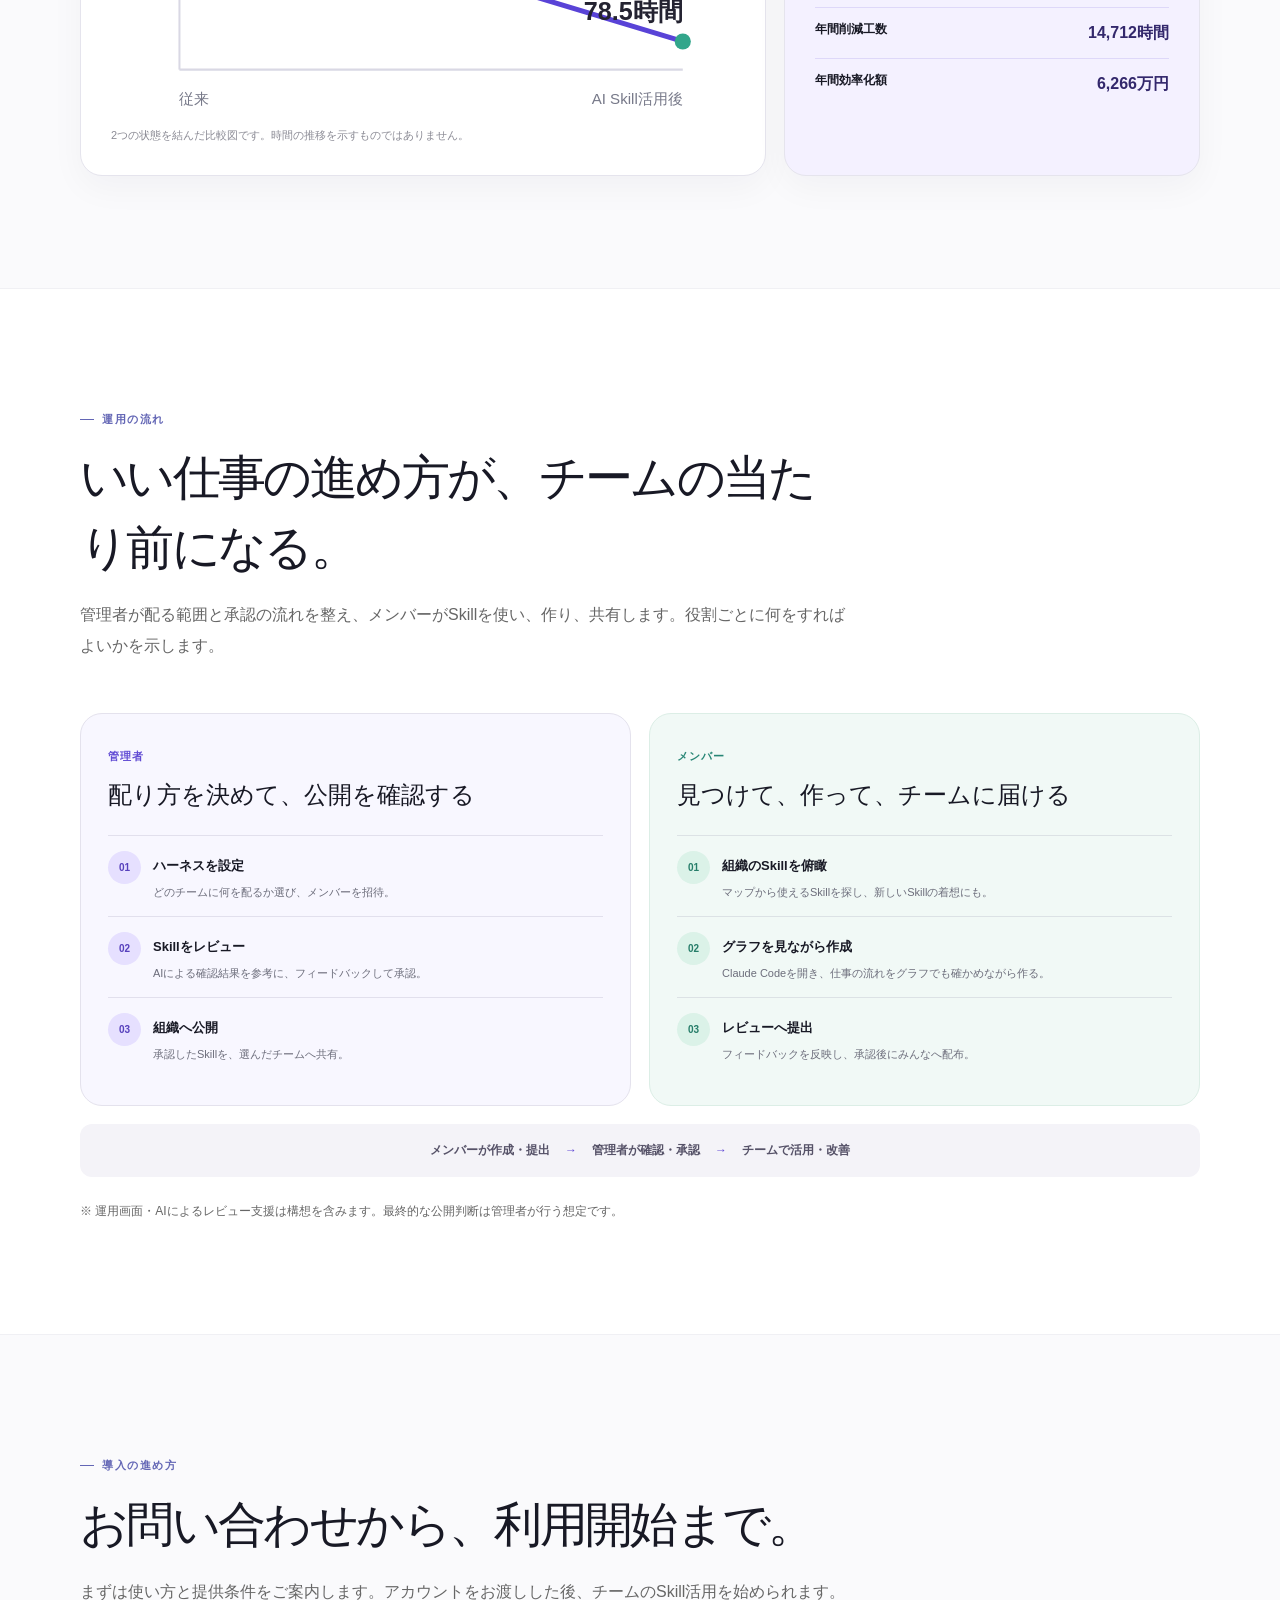
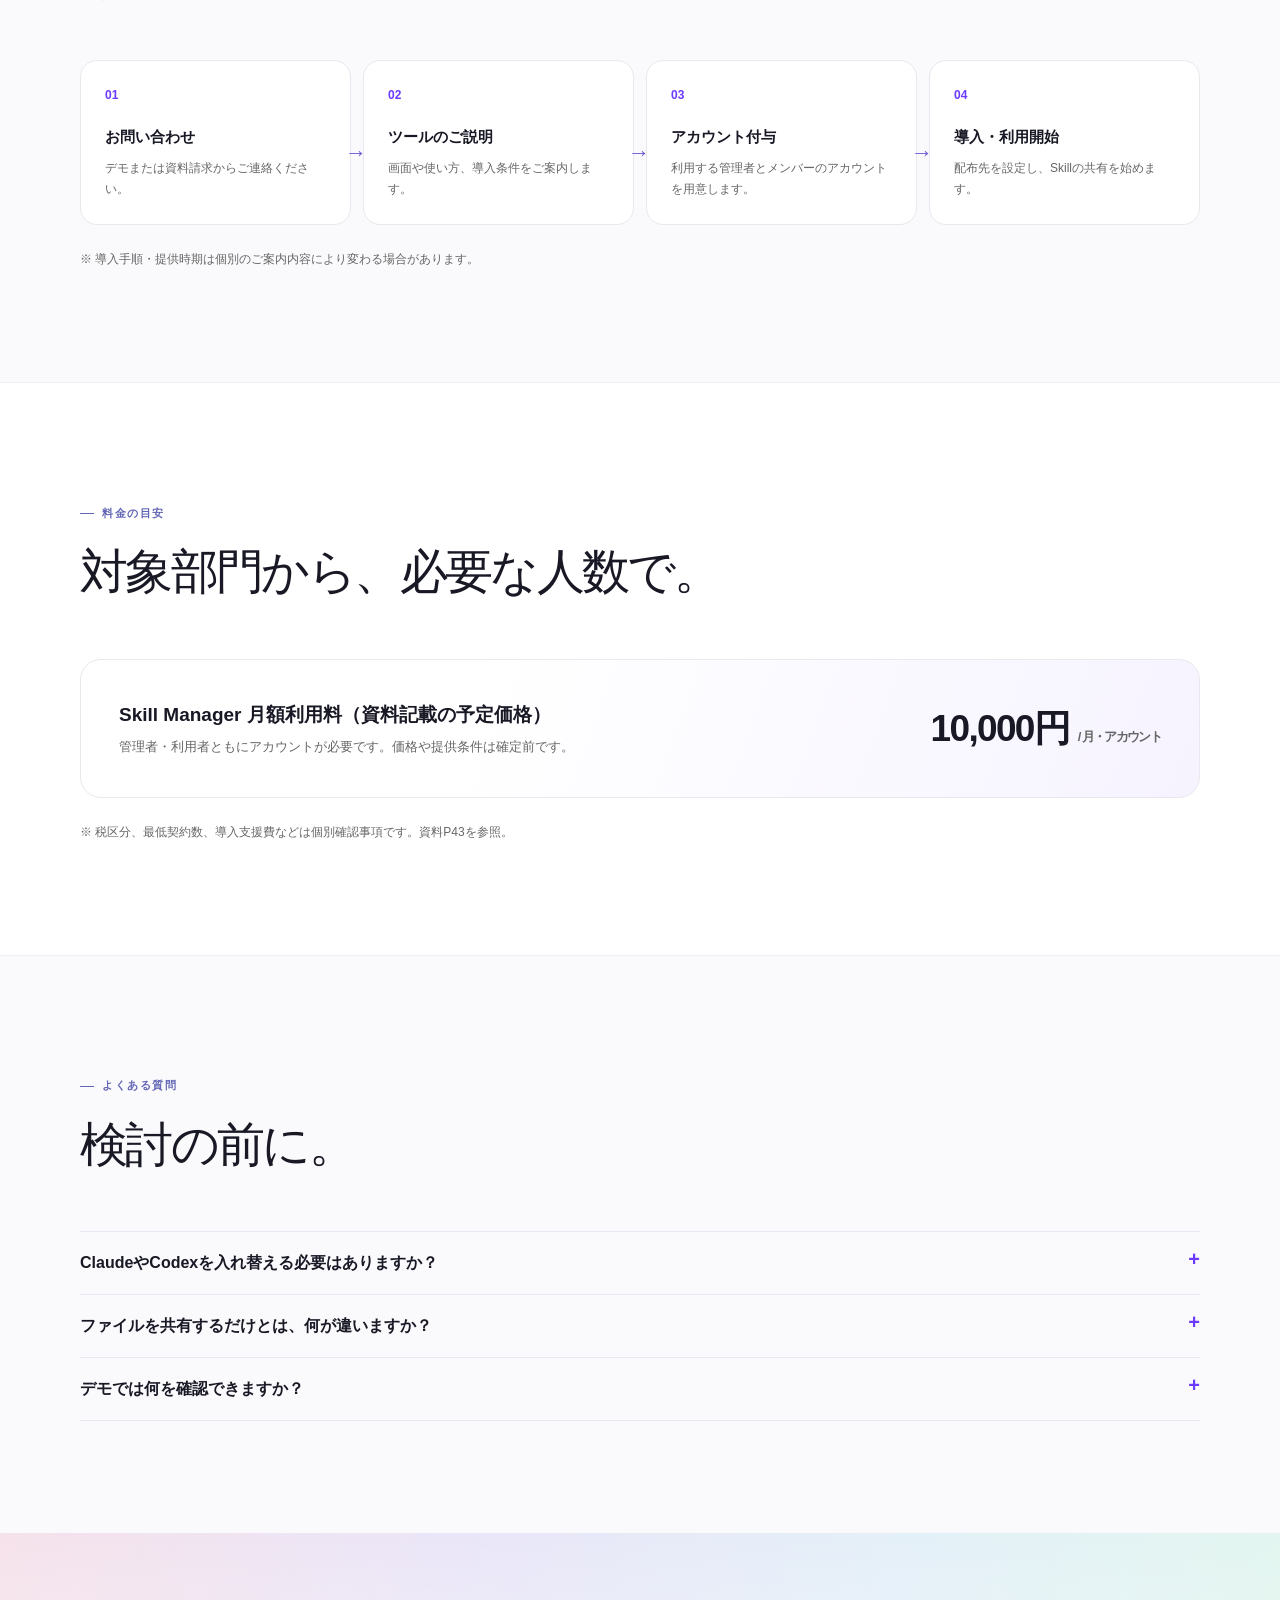
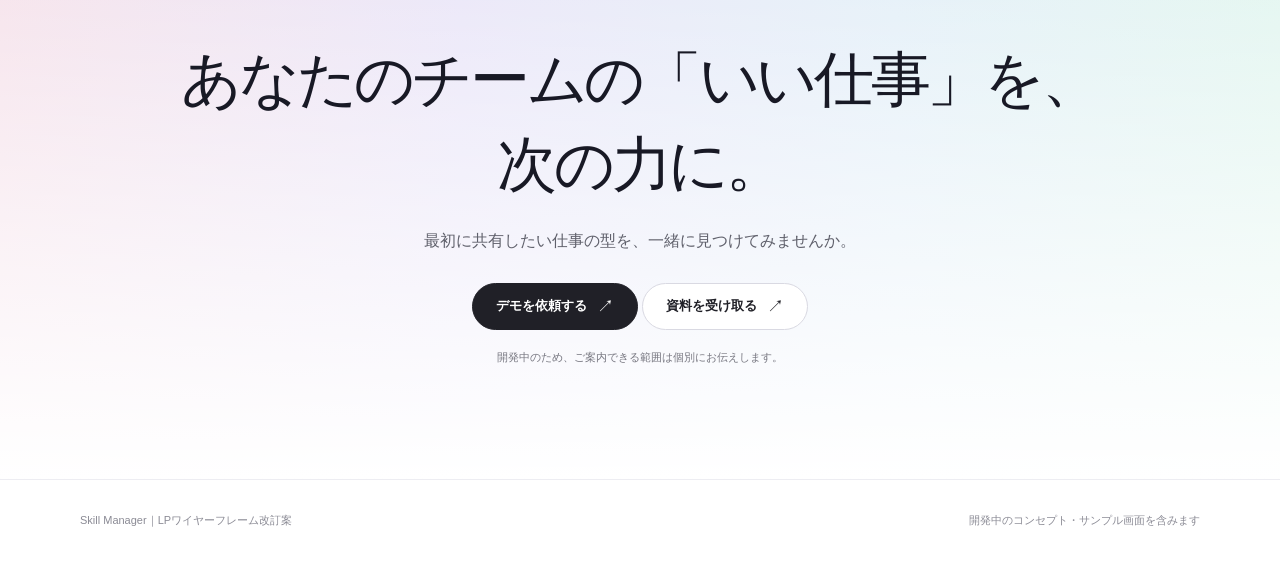
==== commit f4f5962d: "Clarify Skill Manager impact metric heading" ====
--- a/docs/skill-manager-lp-revised.html
+++ b/docs/skill-manager-lp-revised.html
@@ -509,7 +509,7 @@
 
     <section id="cases" class="section soft" aria-labelledby="cases-title">
       <div class="wrap">
-        <div class="section-head"><span class="eyebrow">AI Skillによる仕事の変化</span><h2 id="cases-title">同じ仕事にかかる時間を、ここまで変えられる。</h2><p>いいんじゃ社内の実績では、AI Skillの活用によって全Skillの作業時間の合計が、1回あたり570時間から78.5時間になりました。</p></div>
+        <div class="section-head"><span class="eyebrow">AI Skillによる仕事の変化</span><h2 id="cases-title">全Skill合計の作業時間、570時間から78.5時間へ。</h2><p>いいんじゃ社内の実績では、AI Skillの活用によって全Skillの作業時間の合計が、1回あたり570時間から78.5時間になりました。</p></div>
         <div class="impact-layout">
           <div class="impact-chart" role="img" aria-label="全Skillの作業時間の合計。従来は1回あたり570時間、AI Skill活用後は78.5時間で、約86パーセント削減。資料掲載値の2点比較。時系列推移ではありません。">
             <div class="impact-chart-top"><strong>全Skill合計・1回あたりの所要時間</strong><span>従来 → AI Skill活用後</span></div>
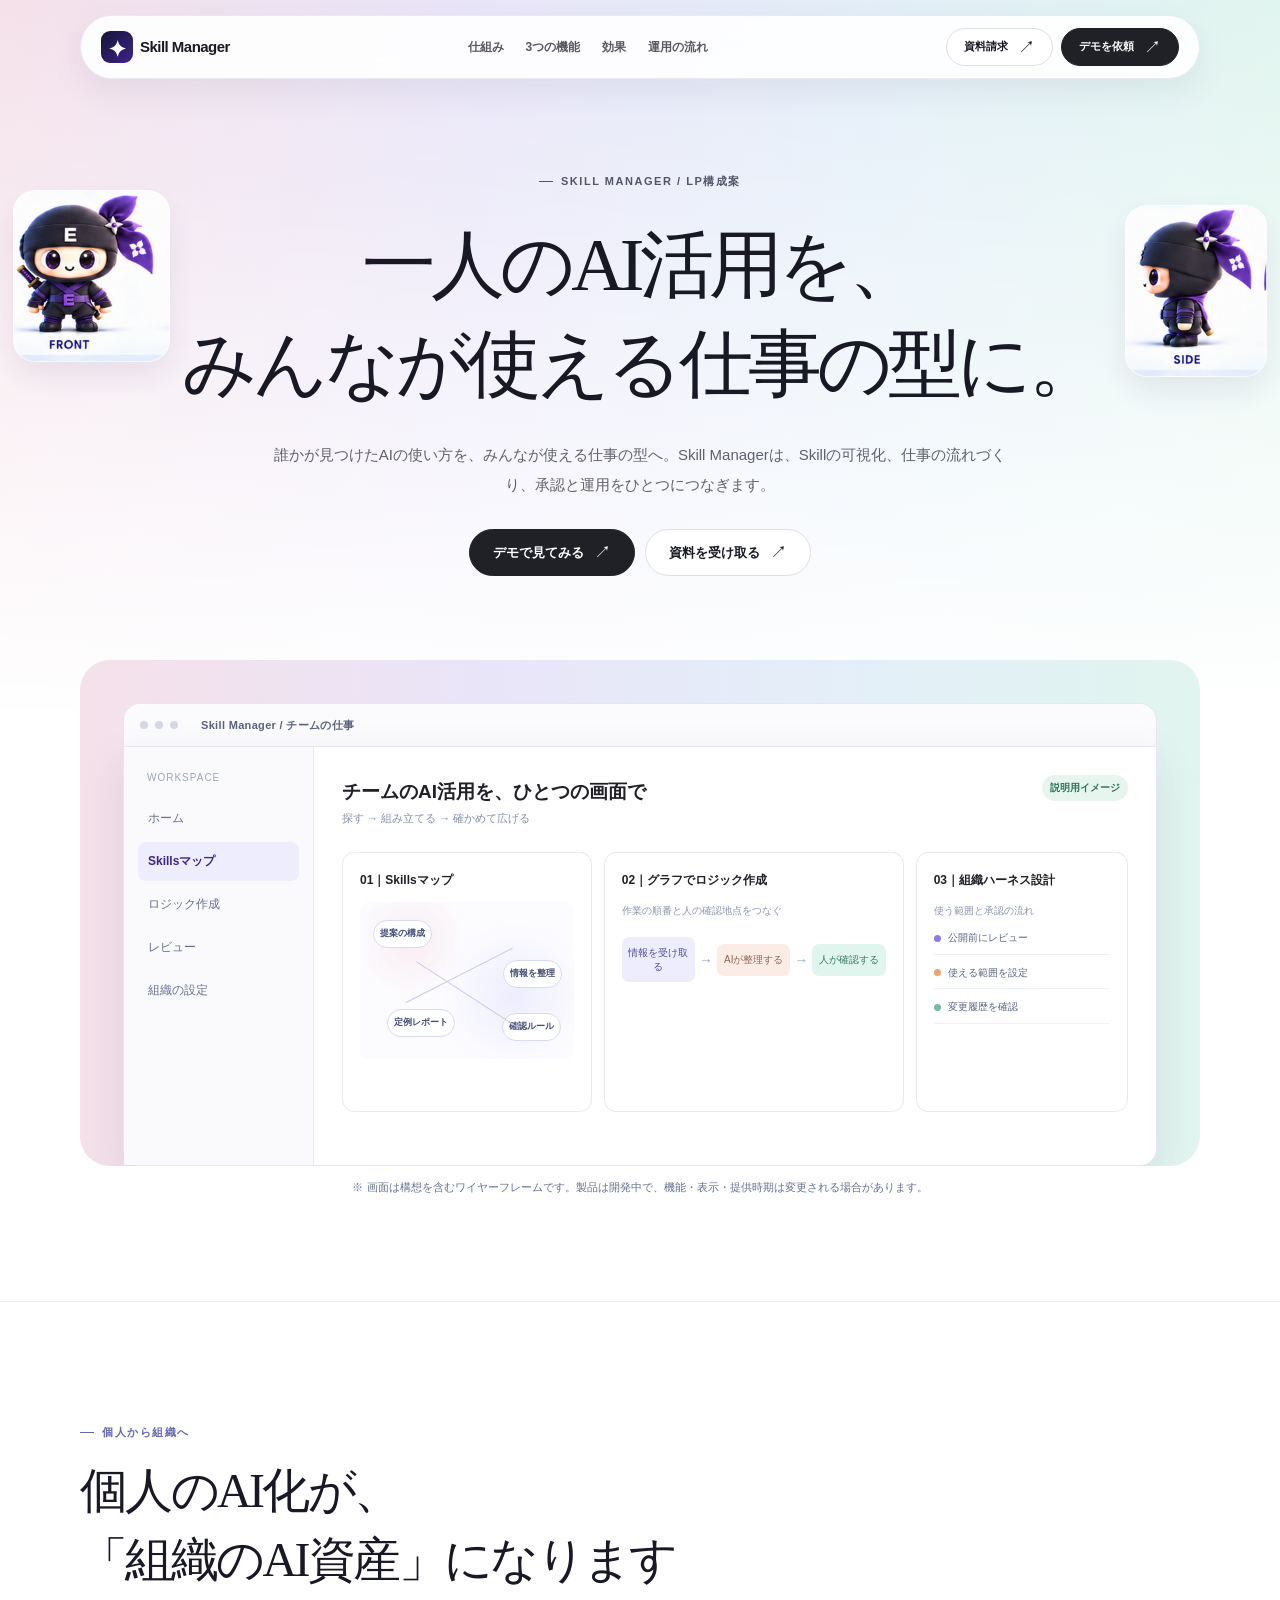
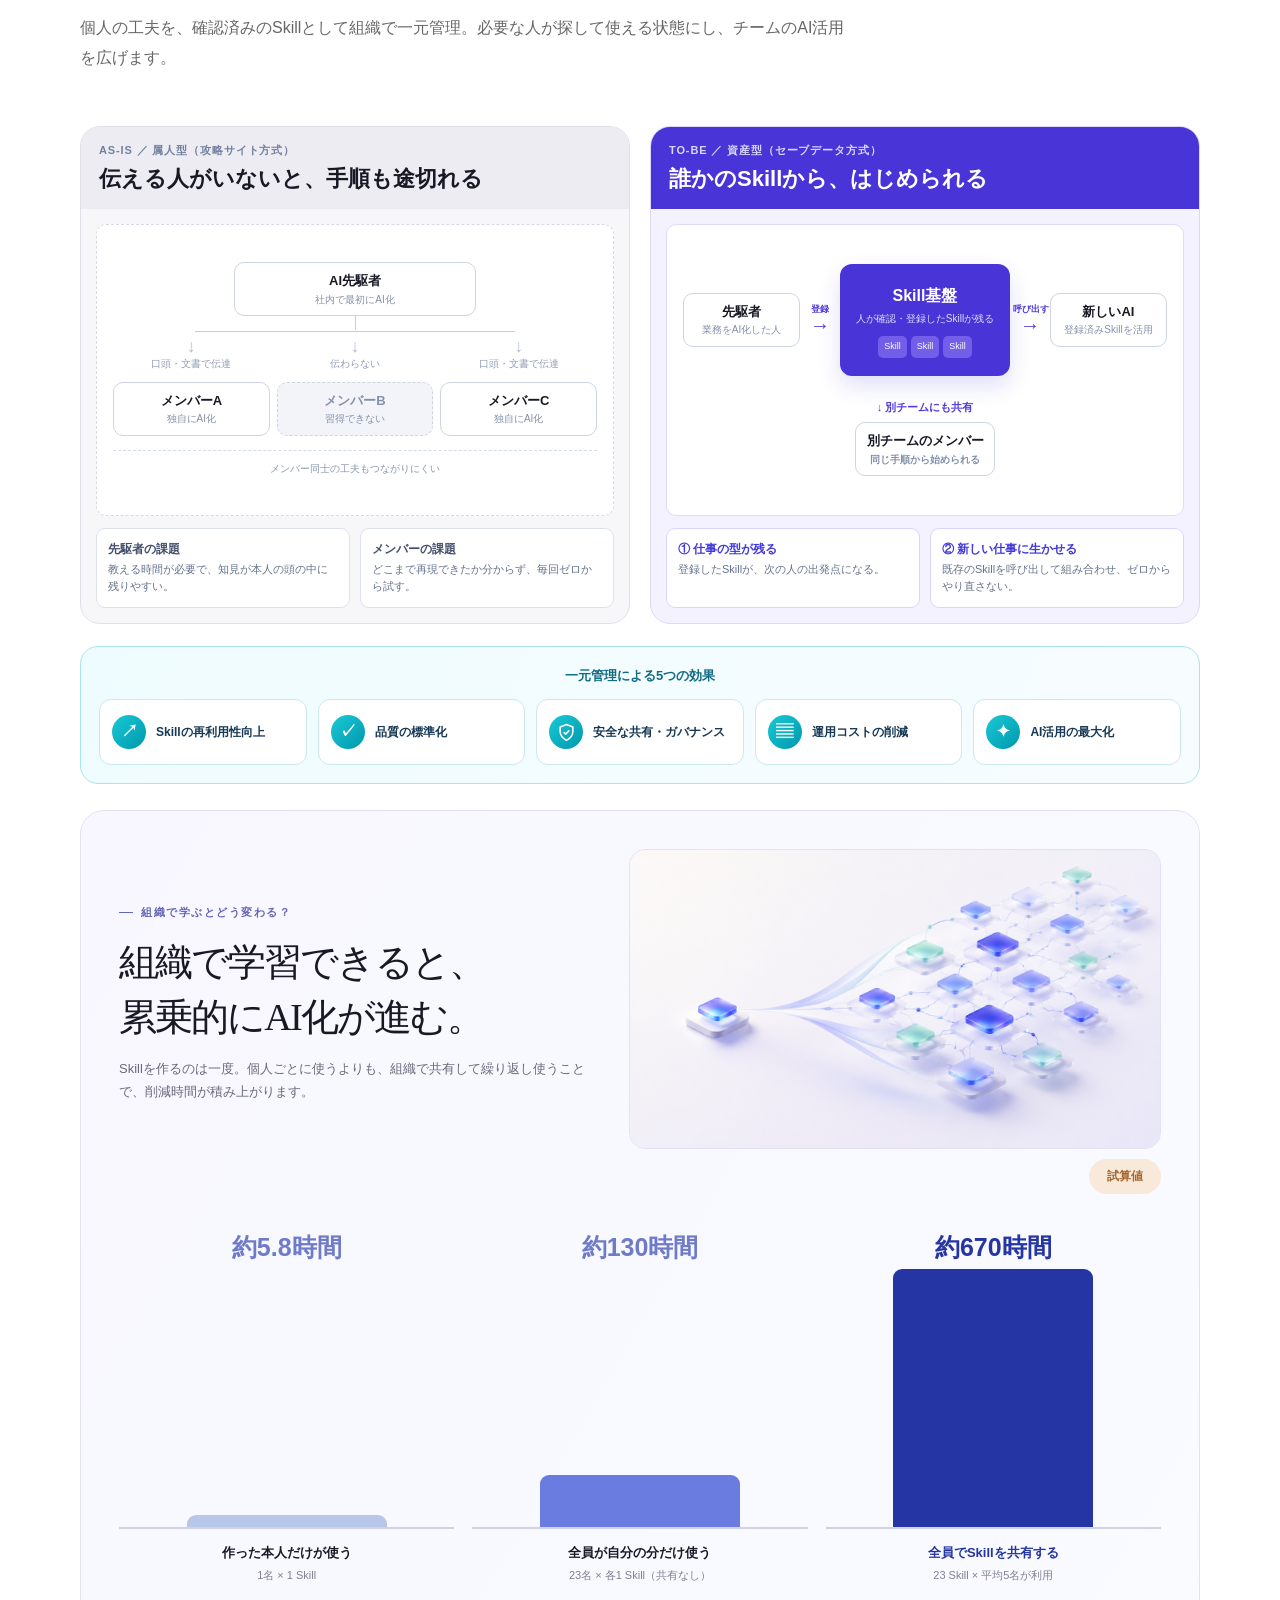
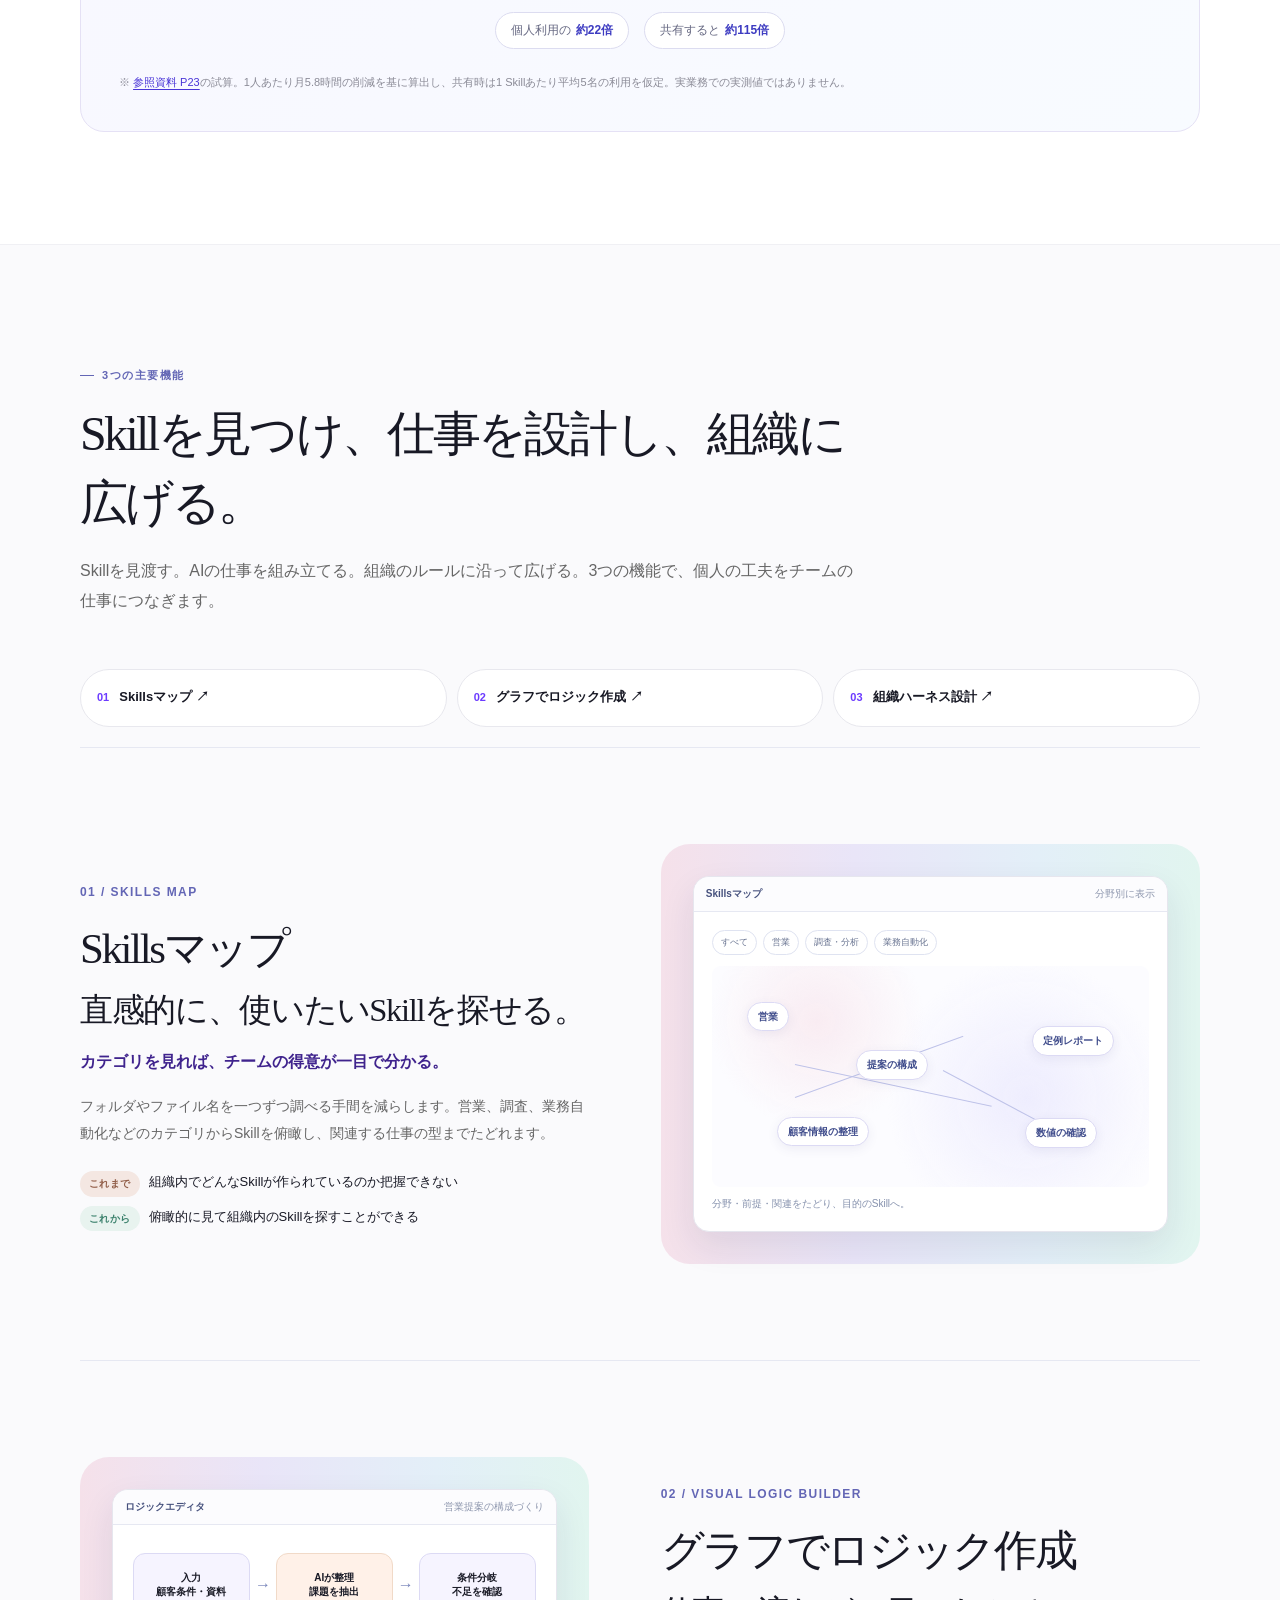
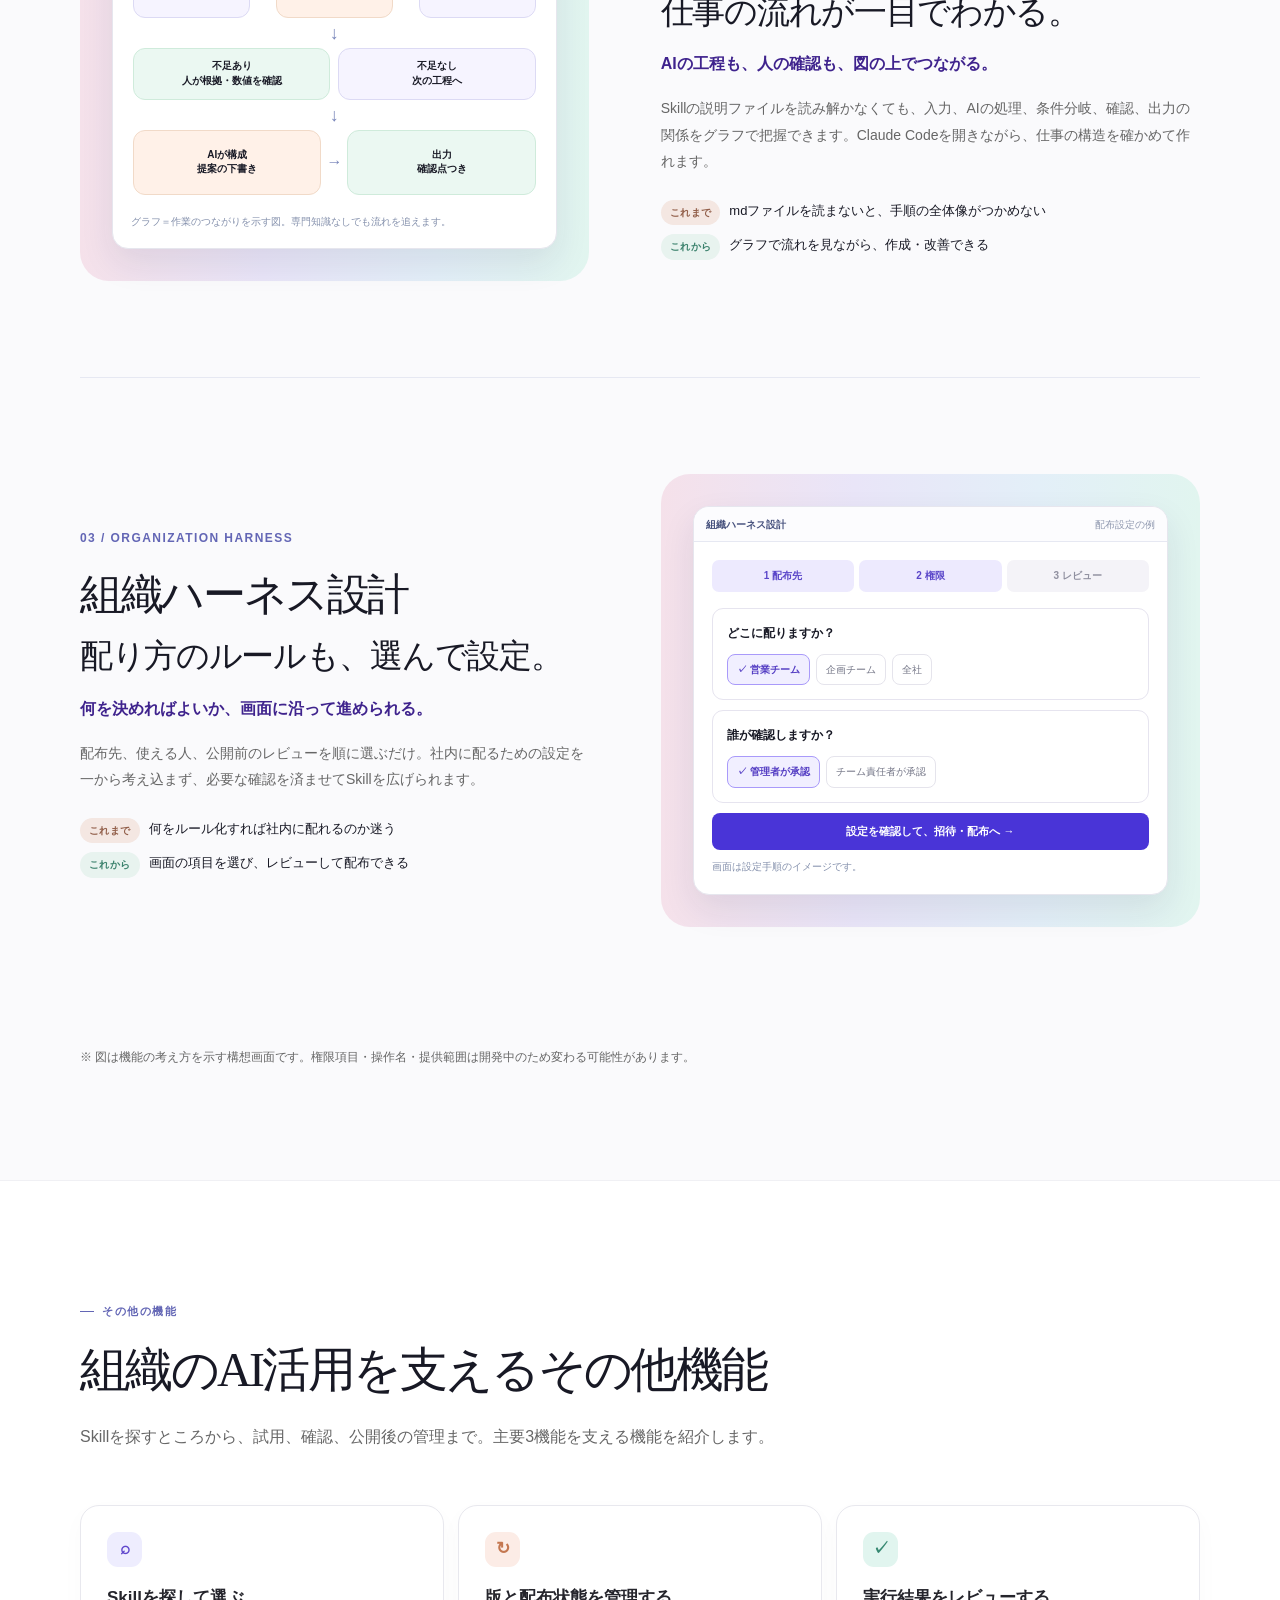
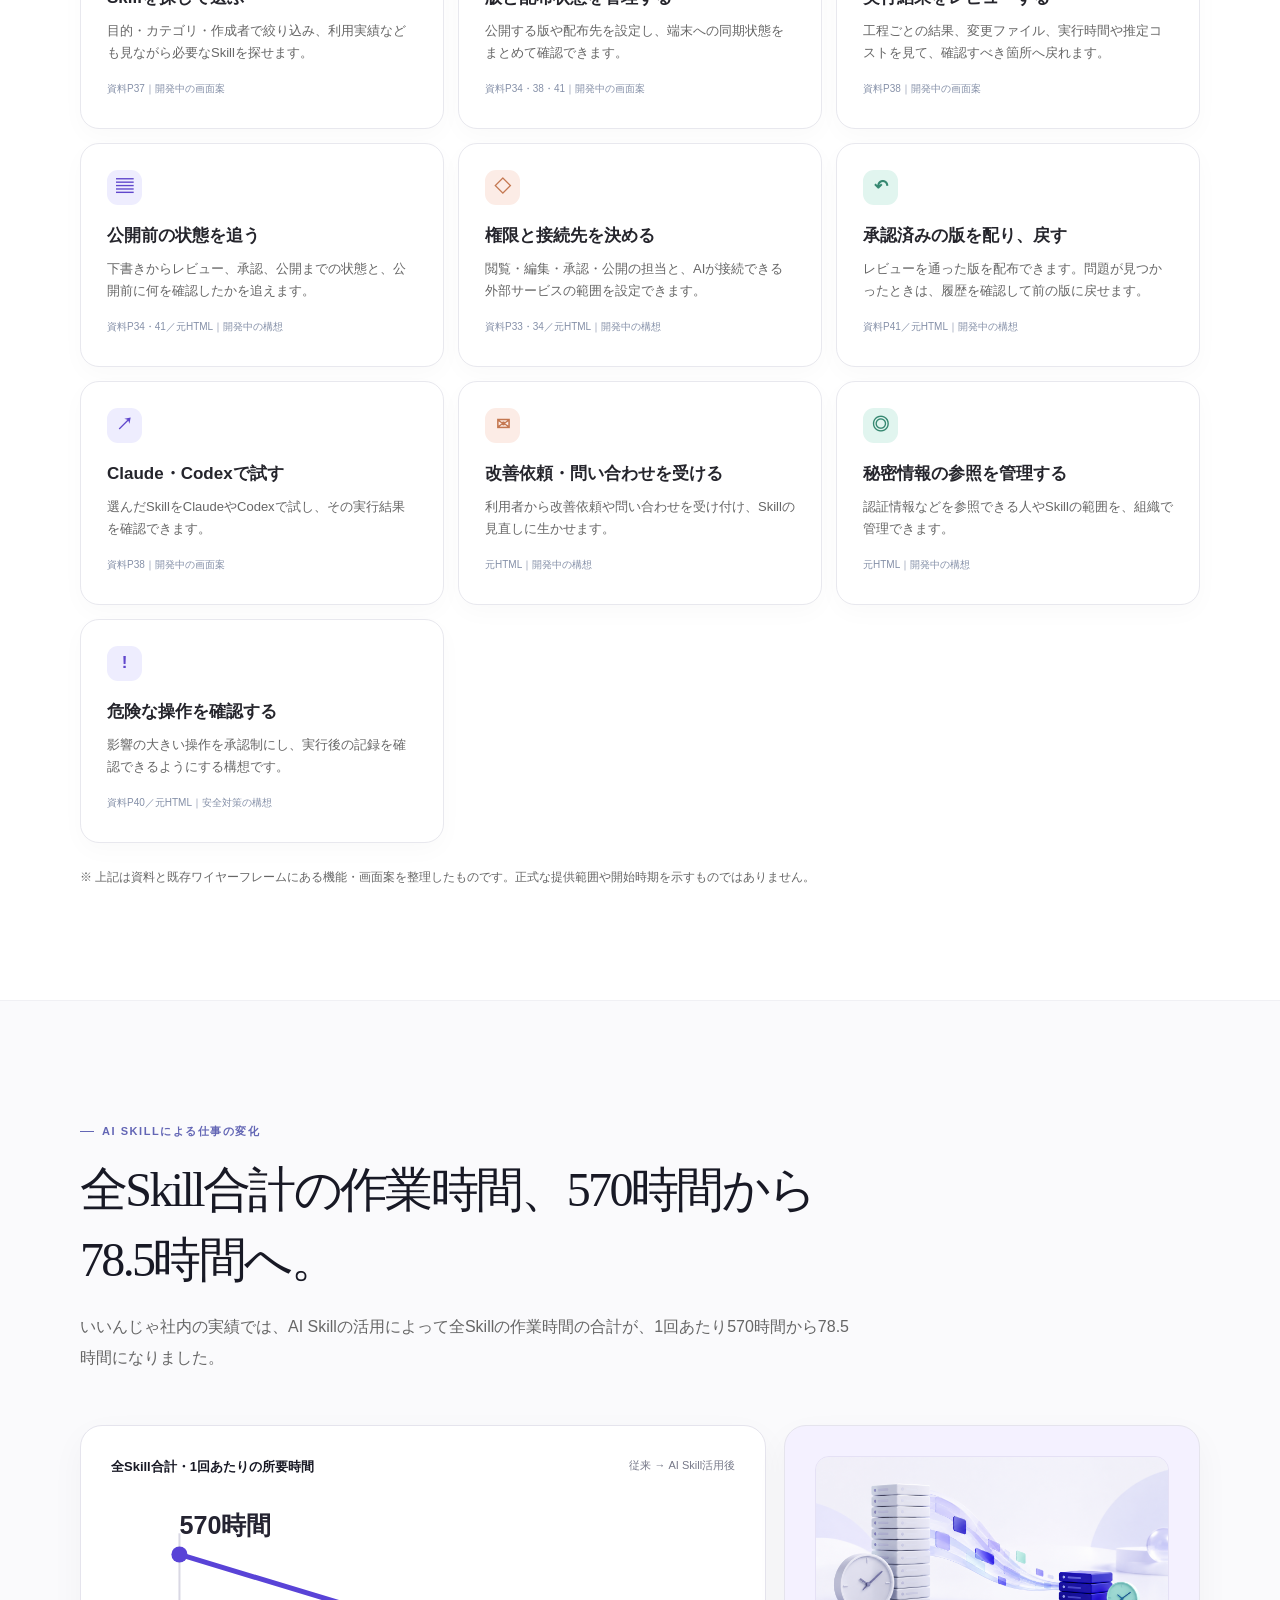
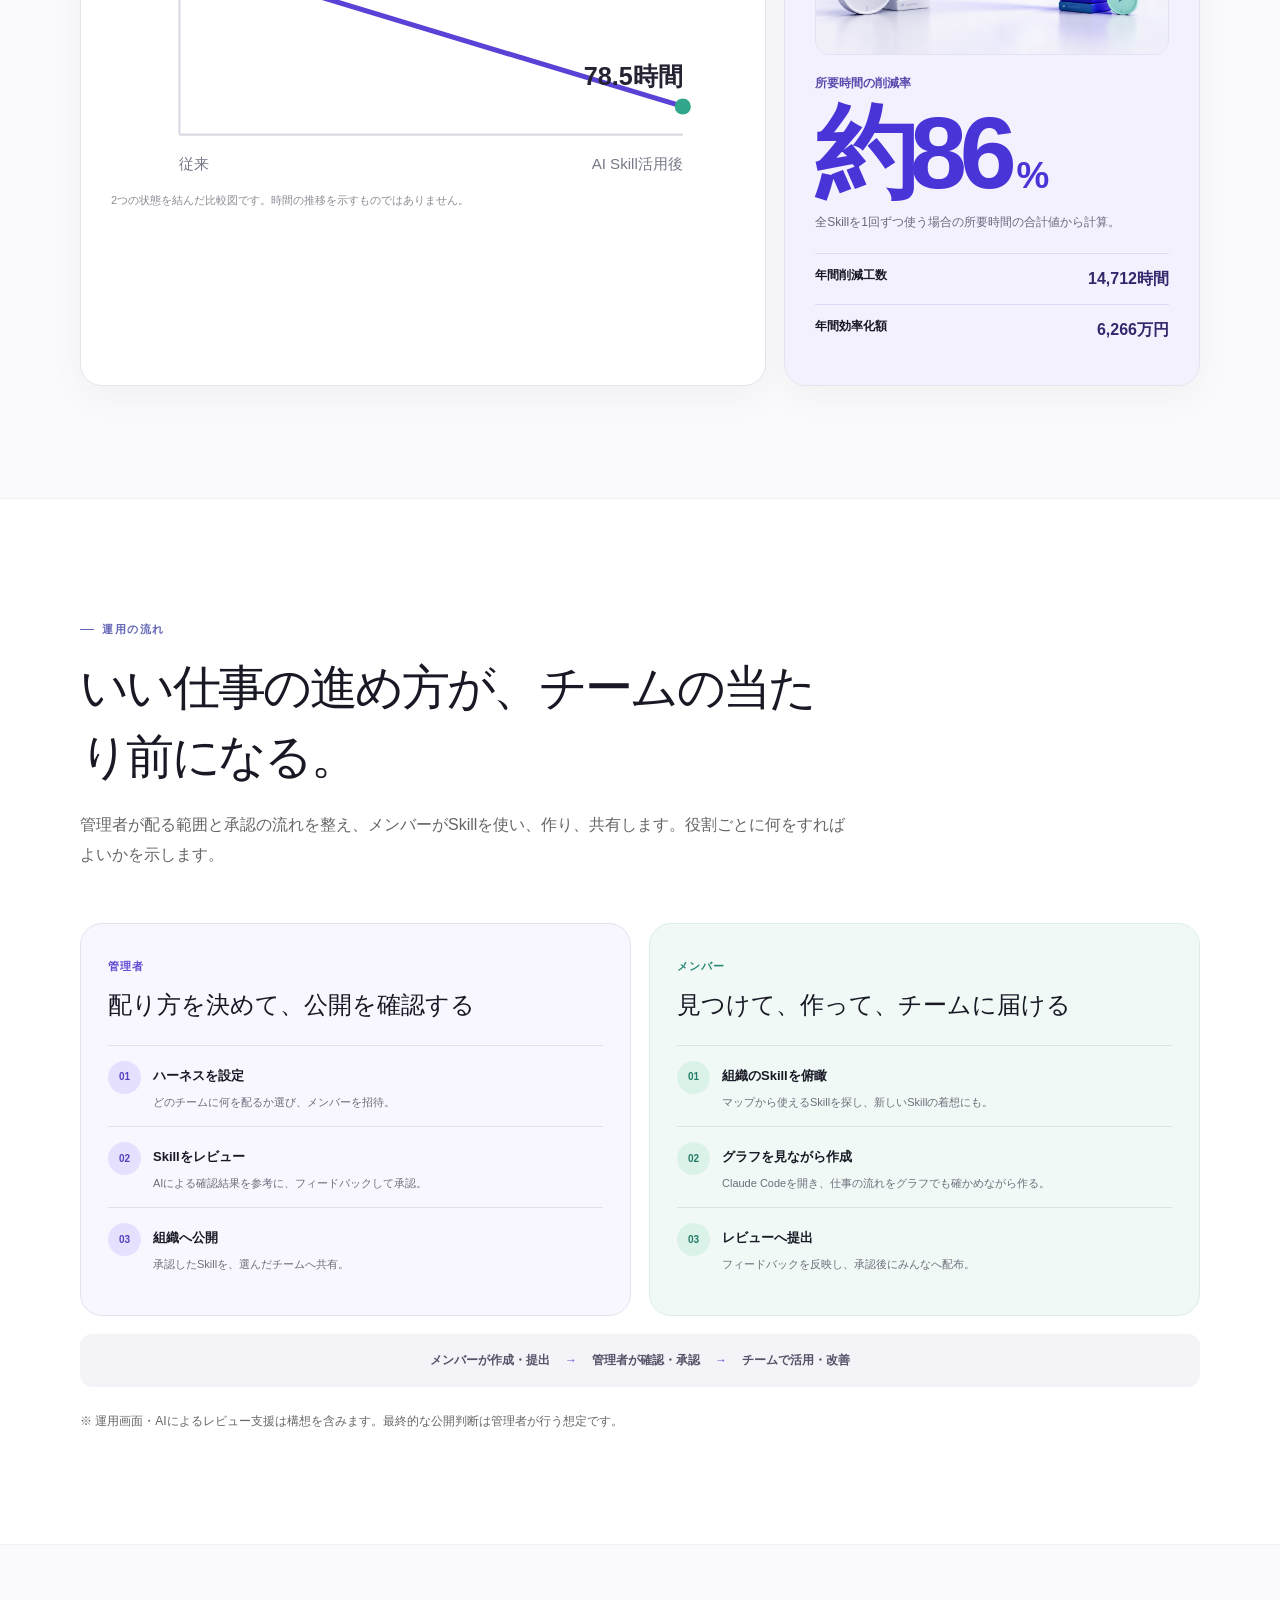
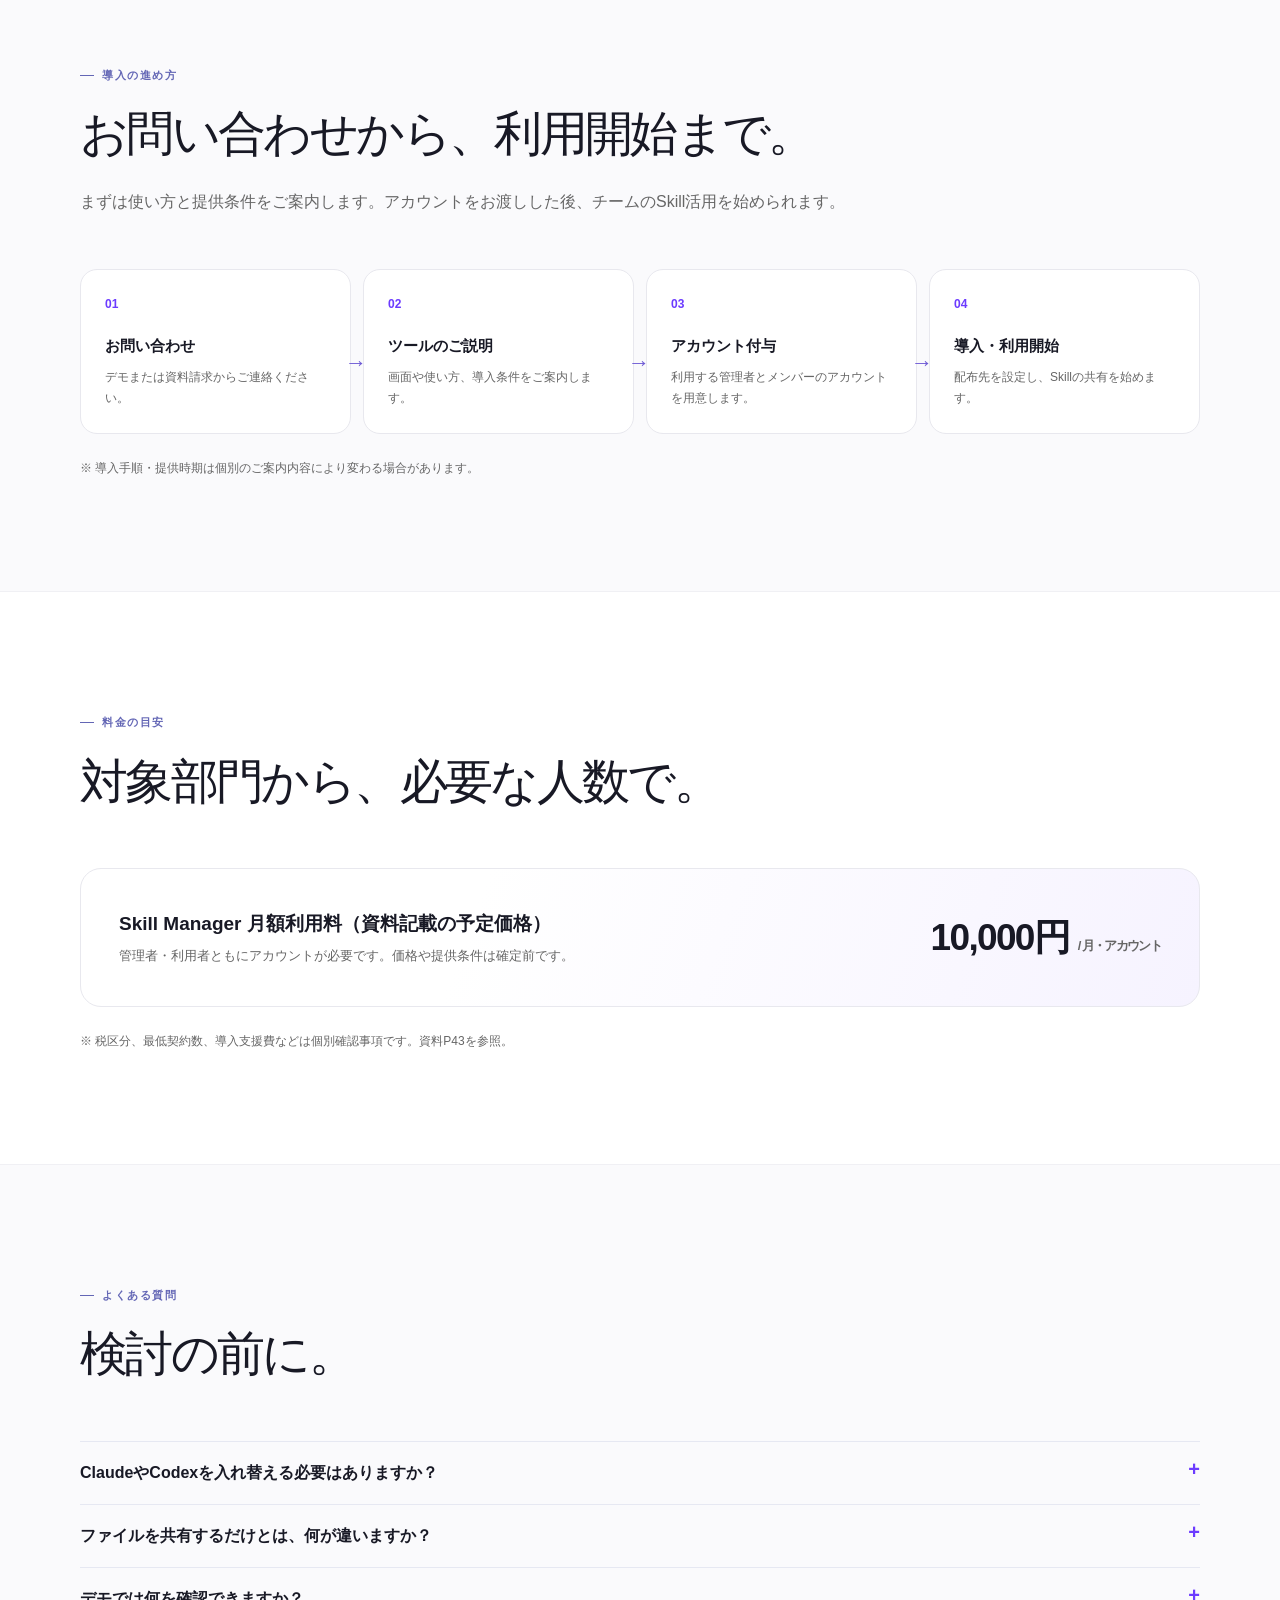
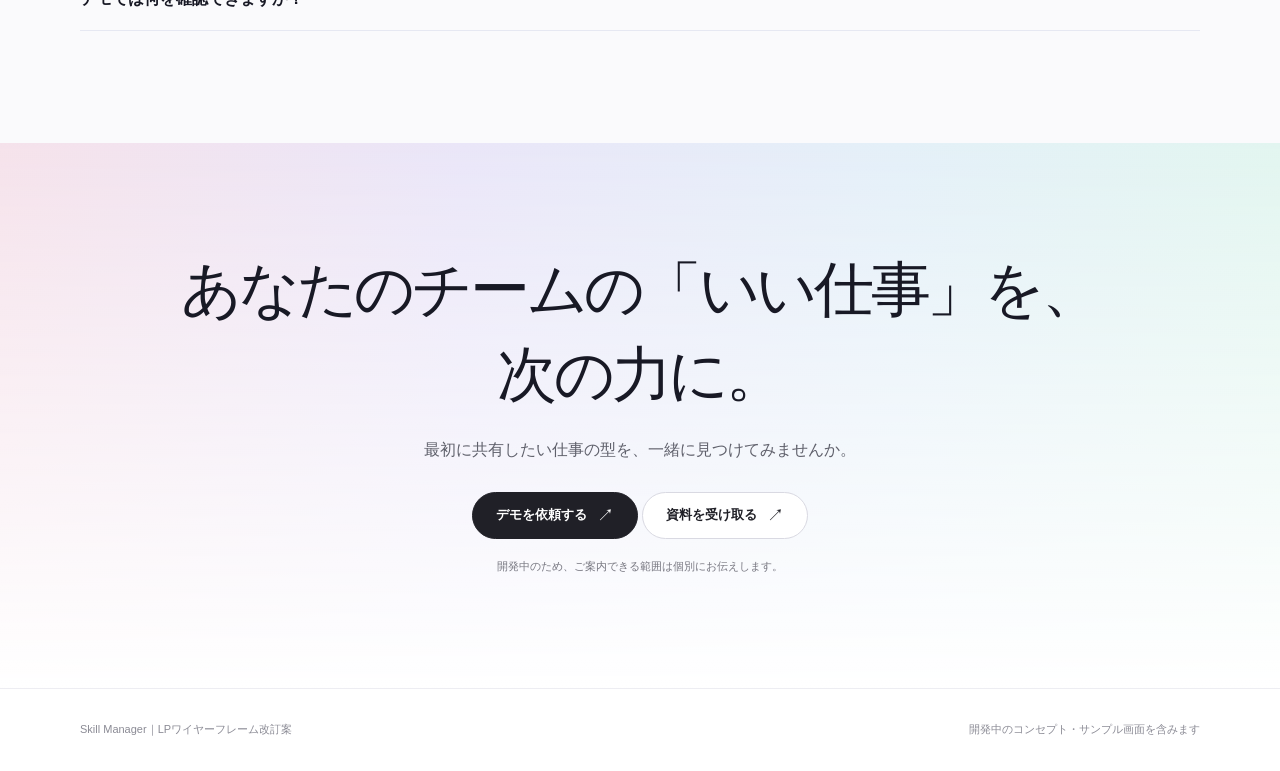
==== commit e378698b: "Add graphical LP illustrations and refine feature copy" ====
--- a/docs/skill-manager-lp-revised.html
+++ b/docs/skill-manager-lp-revised.html
@@ -370,6 +370,14 @@
     @media(max-width:900px){.impact-layout{grid-template-columns:1fr}.operation-flow{grid-template-columns:1fr}}
     @media(max-width:680px){.learning-impact{padding:21px}.learning-impact-head{display:block}.estimate-tag{display:inline-block;margin-top:13px}.learning-bars{gap:6px;margin-top:25px}.learning-bar-track{height:180px}.learning-bar-item>strong{font-size:14px}.learning-bar-item>b{font-size:10px}.learning-bar-item small{font-size:9px}.impact-chart,.impact-result{padding:20px}.impact-chart-top{display:block}.impact-chart-top span{display:block;margin-top:4px}.operation-lane{padding:20px}.start-step:not(:last-child)::after{display:none}}
     @media(max-width:420px){.learning-bar-track{height:135px}.learning-multipliers{gap:6px}.learning-multipliers span{font-size:10px}.impact-result>div{display:block}.impact-result>div strong{display:block}}
+    .feature-copy h3 .feature-name,.feature-copy h3 .feature-promise{display:block}
+    .feature-copy h3 .feature-promise{font-size:.76em;line-height:1.45;letter-spacing:-.04em;margin-top:7px}
+    .learning-impact-head{display:grid;grid-template-columns:minmax(0,1fr) minmax(0,1.1fr);align-items:center;gap:26px;position:relative}
+    .learning-art{display:block;width:100%;aspect-ratio:16/9;object-fit:cover;border-radius:16px;border:1px solid #e5e1f5}
+    .learning-impact-head .estimate-tag{grid-column:2;justify-self:end;margin-top:-16px}
+    .impact-result{justify-content:flex-start}
+    .impact-art{display:block;width:100%;aspect-ratio:16/9;object-fit:cover;border-radius:14px;border:1px solid #e5e1f5;margin-bottom:18px}
+    @media(max-width:680px){.learning-impact-head{grid-template-columns:1fr}.learning-impact-head .estimate-tag{grid-column:1;margin-top:-8px}}
   </style>
 </head>
 <body>
@@ -453,7 +461,7 @@
           </ul>
         </div>
         <div class="learning-impact" aria-labelledby="learning-impact-title">
-          <div class="learning-impact-head"><div><span class="eyebrow">組織で学ぶとどう変わる？</span><h3 id="learning-impact-title">組織で学習できると、<br>累乗的にAI化が進む。</h3><p>Skillを作るのは一度。個人ごとに使うよりも、組織で共有して繰り返し使うことで、削減時間が積み上がります。</p></div><span class="estimate-tag">試算値</span></div>
+          <div class="learning-impact-head"><div><span class="eyebrow">組織で学ぶとどう変わる？</span><h3 id="learning-impact-title">組織で学習できると、<br>累乗的にAI化が進む。</h3><p>Skillを作るのは一度。個人ごとに使うよりも、組織で共有して繰り返し使うことで、削減時間が積み上がります。</p></div><img class="learning-art" src="./assets/learning-network-higgsfield.png" alt="一つのSkillから多数のSkillへつながりが広がるイメージ" loading="lazy"><span class="estimate-tag">試算値</span></div>
           <div class="learning-bars" role="img" aria-label="Skill活用による月間の削減時間の試算。作った本人だけが使う場合は約5.8時間。23人がそれぞれ自分のSkillだけを使う場合は約130時間で約22倍。23人がSkillを共有し平均5名が利用する場合は約670時間で約115倍。">
             <div class="learning-bar-item"><strong>約5.8時間</strong><div class="learning-bar-track"><span class="learning-bar one"></span></div><b>作った本人だけが使う</b><small>1名 × 1 Skill</small></div>
             <div class="learning-bar-item"><strong>約130時間</strong><div class="learning-bar-track"><span class="learning-bar two"></span></div><b>全員が自分の分だけ使う</b><small>23名 × 各1 Skill（共有なし）</small></div>
@@ -471,17 +479,17 @@
         <div class="feature-index"><a href="#feature-map"><span>01</span> Skillsマップ ↗</a><a href="#feature-graph"><span>02</span> グラフでロジック作成 ↗</a><a href="#feature-harness"><span>03</span> 組織ハーネス設計 ↗</a></div>
 
         <article id="feature-map" class="feature">
-          <div class="feature-copy"><span class="number">01 / SKILLS MAP</span><h3>Skillsマップ<br>直感的に、使いたいSkillを探せる。</h3><div class="one-line">カテゴリを見れば、チームの得意が一目で分かる。</div><p>フォルダやファイル名を一つずつ調べる手間を減らします。営業、調査、業務自動化などのカテゴリからSkillを俯瞰し、関連する仕事の型までたどれます。</p><div class="before-after"><div><b>これまで</b><span>ファイルを開くまで、何のSkillがあるか分からない</span></div><div><b>これから</b><span>カテゴリから直感的に見つけ、すぐ活用できる</span></div></div></div>
+          <div class="feature-copy"><span class="number">01 / SKILLS MAP</span><h3><span class="feature-name">Skillsマップ</span><span class="feature-promise">直感的に、使いたいSkillを探せる。</span></h3><div class="one-line">カテゴリを見れば、チームの得意が一目で分かる。</div><p>フォルダやファイル名を一つずつ調べる手間を減らします。営業、調査、業務自動化などのカテゴリからSkillを俯瞰し、関連する仕事の型までたどれます。</p><div class="before-after"><div><b>これまで</b><span>組織内でどんなSkillが作られているのか把握できない</span></div><div><b>これから</b><span>俯瞰的に見て組織内のSkillを探すことができる</span></div></div></div>
           <div class="feature-visual"><div class="visual-window"><div class="visual-bar"><strong>Skillsマップ</strong><span>分野別に表示</span></div><div class="visual-inner"><div class="filter-row"><span>すべて</span><span>営業</span><span>調査・分析</span><span>業務自動化</span></div><div class="map-large" aria-label="提案、情報整理、確認などのSkillの関係を示す図"><i class="map-line a"></i><i class="map-line b"></i><i class="map-line c"></i><span class="map-node a">営業</span><span class="map-node b">提案の構成</span><span class="map-node c">顧客情報の整理</span><span class="map-node d">定例レポート</span><span class="map-node e">数値の確認</span></div><p class="visual-help">分野・前提・関連をたどり、目的のSkillへ。</p></div></div></div>
         </article>
 
         <article id="feature-graph" class="feature reverse">
-          <div class="feature-copy"><span class="number">02 / VISUAL LOGIC BUILDER</span><h3>グラフでロジック作成<br>長いmdファイルを読まなくても、仕事の流れが一目でわかる。</h3><div class="one-line">AIの工程も、人の確認も、図の上でつながる。</div><p>Skillの説明ファイルを読み解かなくても、入力、AIの処理、条件分岐、確認、出力の関係をグラフで把握できます。Claude Codeを開きながら、仕事の構造を確かめて作れます。</p><div class="before-after"><div><b>これまで</b><span>mdファイルを読まないと、手順の全体像がつかめない</span></div><div><b>これから</b><span>グラフで流れを見ながら、作成・改善できる</span></div></div></div>
+          <div class="feature-copy"><span class="number">02 / VISUAL LOGIC BUILDER</span><h3><span class="feature-name">グラフでロジック作成</span><span class="feature-promise">仕事の流れが一目でわかる。</span></h3><div class="one-line">AIの工程も、人の確認も、図の上でつながる。</div><p>Skillの説明ファイルを読み解かなくても、入力、AIの処理、条件分岐、確認、出力の関係をグラフで把握できます。Claude Codeを開きながら、仕事の構造を確かめて作れます。</p><div class="before-after"><div><b>これまで</b><span>mdファイルを読まないと、手順の全体像がつかめない</span></div><div><b>これから</b><span>グラフで流れを見ながら、作成・改善できる</span></div></div></div>
           <div class="feature-visual"><div class="visual-window"><div class="visual-bar"><strong>ロジックエディタ</strong><span>営業提案の構成づくり</span></div><div class="visual-inner"><div class="graph-flow" role="img" aria-label="顧客条件を入力し、AIが課題を整理。不足があれば人が確認し、なければ次へ進む。AIが提案の下書きを作り、確認点つきで出力する流れ"><div class="graph-row"><div class="graph-node">入力<br>顧客条件・資料</div><span class="graph-arrow" aria-hidden="true">→</span><div class="graph-node orange">AIが整理<br>課題を抽出</div><span class="graph-arrow" aria-hidden="true">→</span><div class="graph-node">条件分岐<br>不足を確認</div></div><div class="graph-down" aria-hidden="true">↓</div><div class="graph-branches"><div class="graph-node green">不足あり<br>人が根拠・数値を確認</div><div class="graph-node">不足なし<br>次の工程へ</div></div><div class="graph-down" aria-hidden="true">↓</div><div class="graph-row"><div class="graph-node orange">AIが構成<br>提案の下書き</div><span class="graph-arrow" aria-hidden="true">→</span><div class="graph-node green">出力<br>確認点つき</div></div></div><p class="visual-help">グラフ＝作業のつながりを示す図。専門知識なしでも流れを追えます。</p></div></div></div>
         </article>
 
         <article id="feature-harness" class="feature">
-          <div class="feature-copy"><span class="number">03 / ORGANIZATION HARNESS</span><h3>組織ハーネス設計<br>配り方のルールも、選んで設定。</h3><div class="one-line">何を決めればよいか、画面に沿って進められる。</div><p>配布先、使える人、公開前のレビューを順に選ぶだけ。社内に配るための設定を一から考え込まず、必要な確認を済ませてSkillを広げられます。</p><div class="before-after"><div><b>これまで</b><span>何をルール化すれば社内に配れるのか迷う</span></div><div><b>これから</b><span>画面の項目を選び、レビューして配布できる</span></div></div></div>
+          <div class="feature-copy"><span class="number">03 / ORGANIZATION HARNESS</span><h3><span class="feature-name">組織ハーネス設計</span><span class="feature-promise">配り方のルールも、選んで設定。</span></h3><div class="one-line">何を決めればよいか、画面に沿って進められる。</div><p>配布先、使える人、公開前のレビューを順に選ぶだけ。社内に配るための設定を一から考え込まず、必要な確認を済ませてSkillを広げられます。</p><div class="before-after"><div><b>これまで</b><span>何をルール化すれば社内に配れるのか迷う</span></div><div><b>これから</b><span>画面の項目を選び、レビューして配布できる</span></div></div></div>
           <div class="feature-visual"><div class="visual-window"><div class="visual-bar"><strong>組織ハーネス設計</strong><span>配布設定の例</span></div><div class="visual-inner"><div class="setup-progress"><span class="done">1 配布先</span><span class="done">2 権限</span><span>3 レビュー</span></div><div class="setup-card"><strong>どこに配りますか？</strong><div class="setup-options"><span class="selected">✓ 営業チーム</span><span>企画チーム</span><span>全社</span></div></div><div class="setup-card"><strong>誰が確認しますか？</strong><div class="setup-options"><span class="selected">✓ 管理者が承認</span><span>チーム責任者が承認</span></div></div><div class="setup-ready">設定を確認して、招待・配布へ →</div><p class="visual-help">画面は設定手順のイメージです。</p></div></div></div>
         </article>
         <p class="section-note">※ 図は機能の考え方を示す構想画面です。権限項目・操作名・提供範囲は開発中のため変わる可能性があります。</p>
@@ -516,7 +524,7 @@
             <svg viewBox="0 0 620 300" aria-hidden="true" focusable="false"><line x1="68" y1="244" x2="568" y2="244" class="chart-axis"/><line x1="68" y1="44" x2="68" y2="244" class="chart-axis"/><line x1="68" y1="65" x2="568" y2="216" class="chart-line"/><circle cx="68" cy="65" r="8" class="chart-point-start"/><circle cx="568" cy="216" r="8" class="chart-point-end"/><text x="68" y="45" class="chart-value">570時間</text><text x="568" y="195" text-anchor="end" class="chart-value">78.5時間</text><text x="68" y="278" class="chart-label">従来</text><text x="568" y="278" text-anchor="end" class="chart-label">AI Skill活用後</text></svg>
             <p>2つの状態を結んだ比較図です。時間の推移を示すものではありません。</p>
           </div>
-          <div class="impact-result"><span>所要時間の削減率</span><strong>約86<small>%</small></strong><p>全Skillを1回ずつ使う場合の所要時間の合計値から計算。</p><div><b>年間削減工数</b><strong>14,712時間</strong></div><div><b>年間効率化額</b><strong>6,266万円</strong></div></div>
+          <div class="impact-result"><img class="impact-art" src="./assets/time-reduction-higgsfield.png" alt="多くの作業を少ない時間で進められるイメージ" loading="lazy"><span>所要時間の削減率</span><strong>約86<small>%</small></strong><p>全Skillを1回ずつ使う場合の所要時間の合計値から計算。</p><div><b>年間削減工数</b><strong>14,712時間</strong></div><div><b>年間効率化額</b><strong>6,266万円</strong></div></div>
         </div>
       </div>
     </section>
